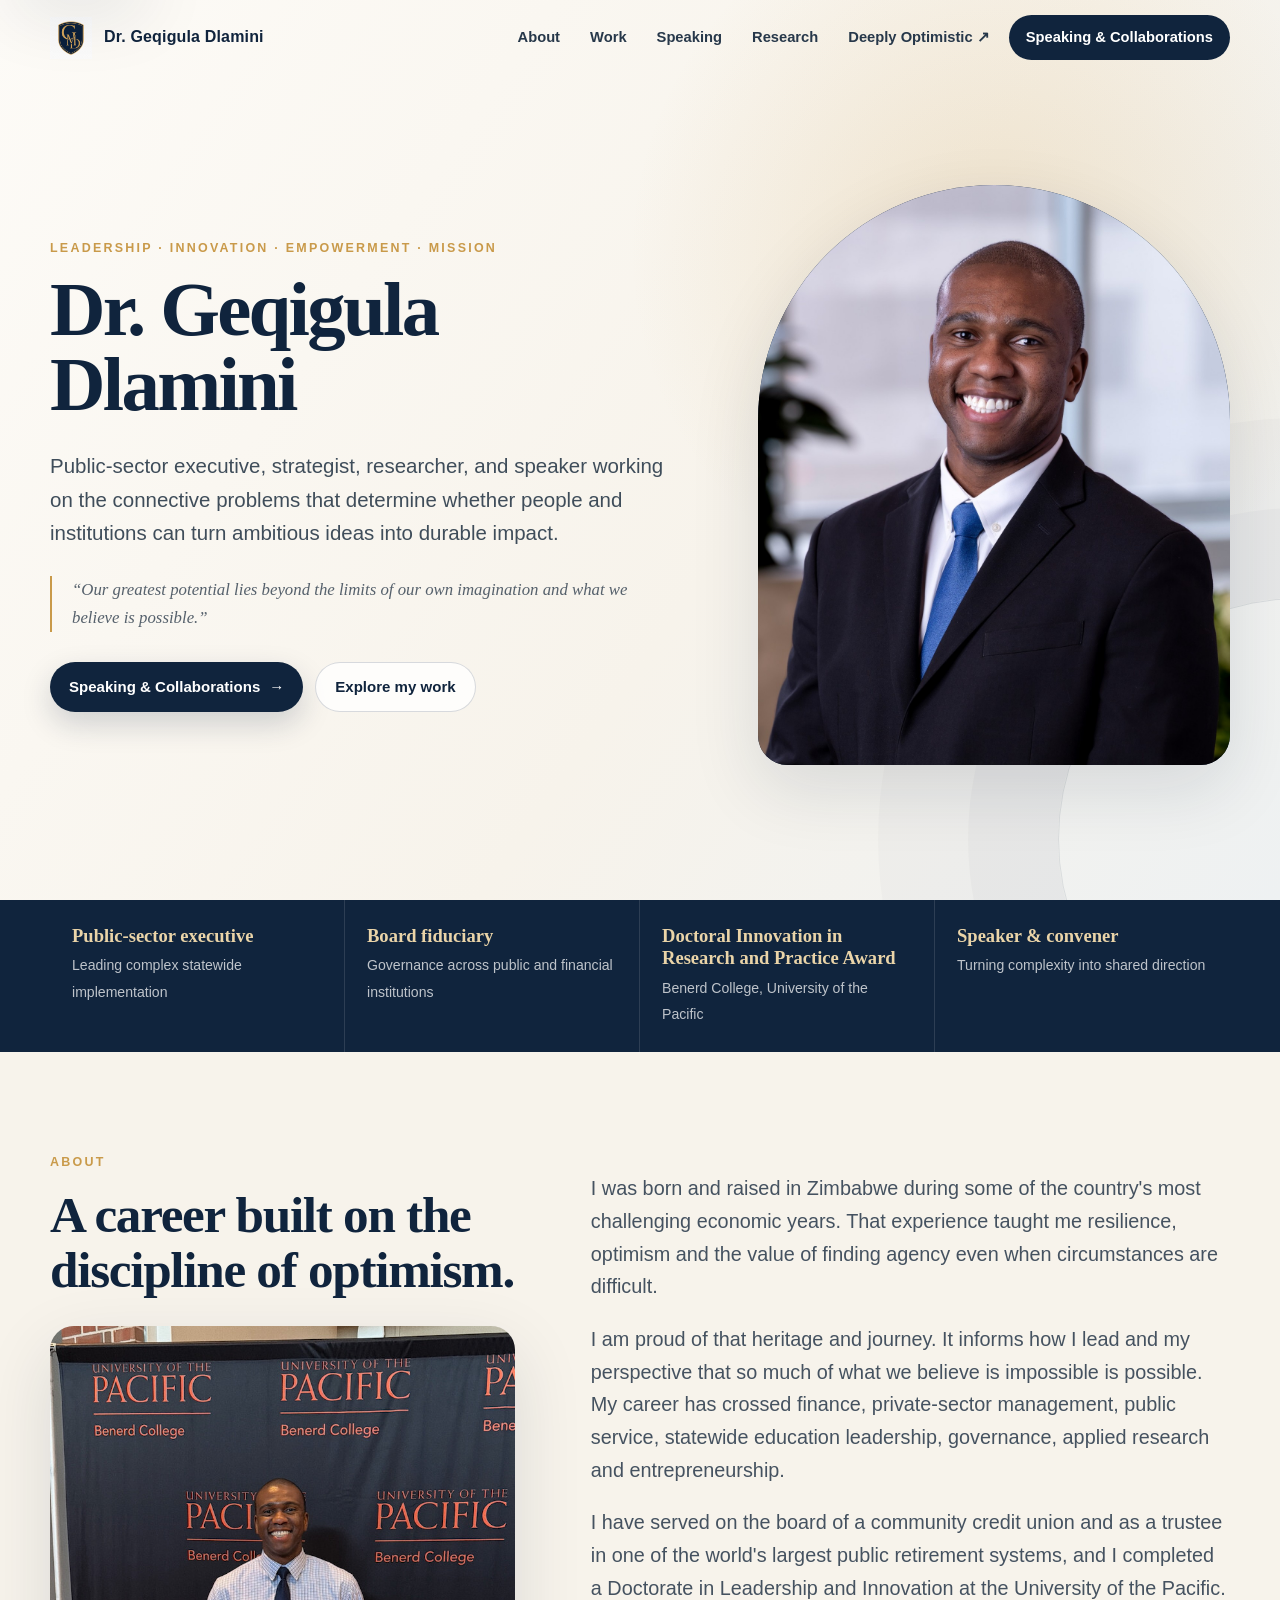
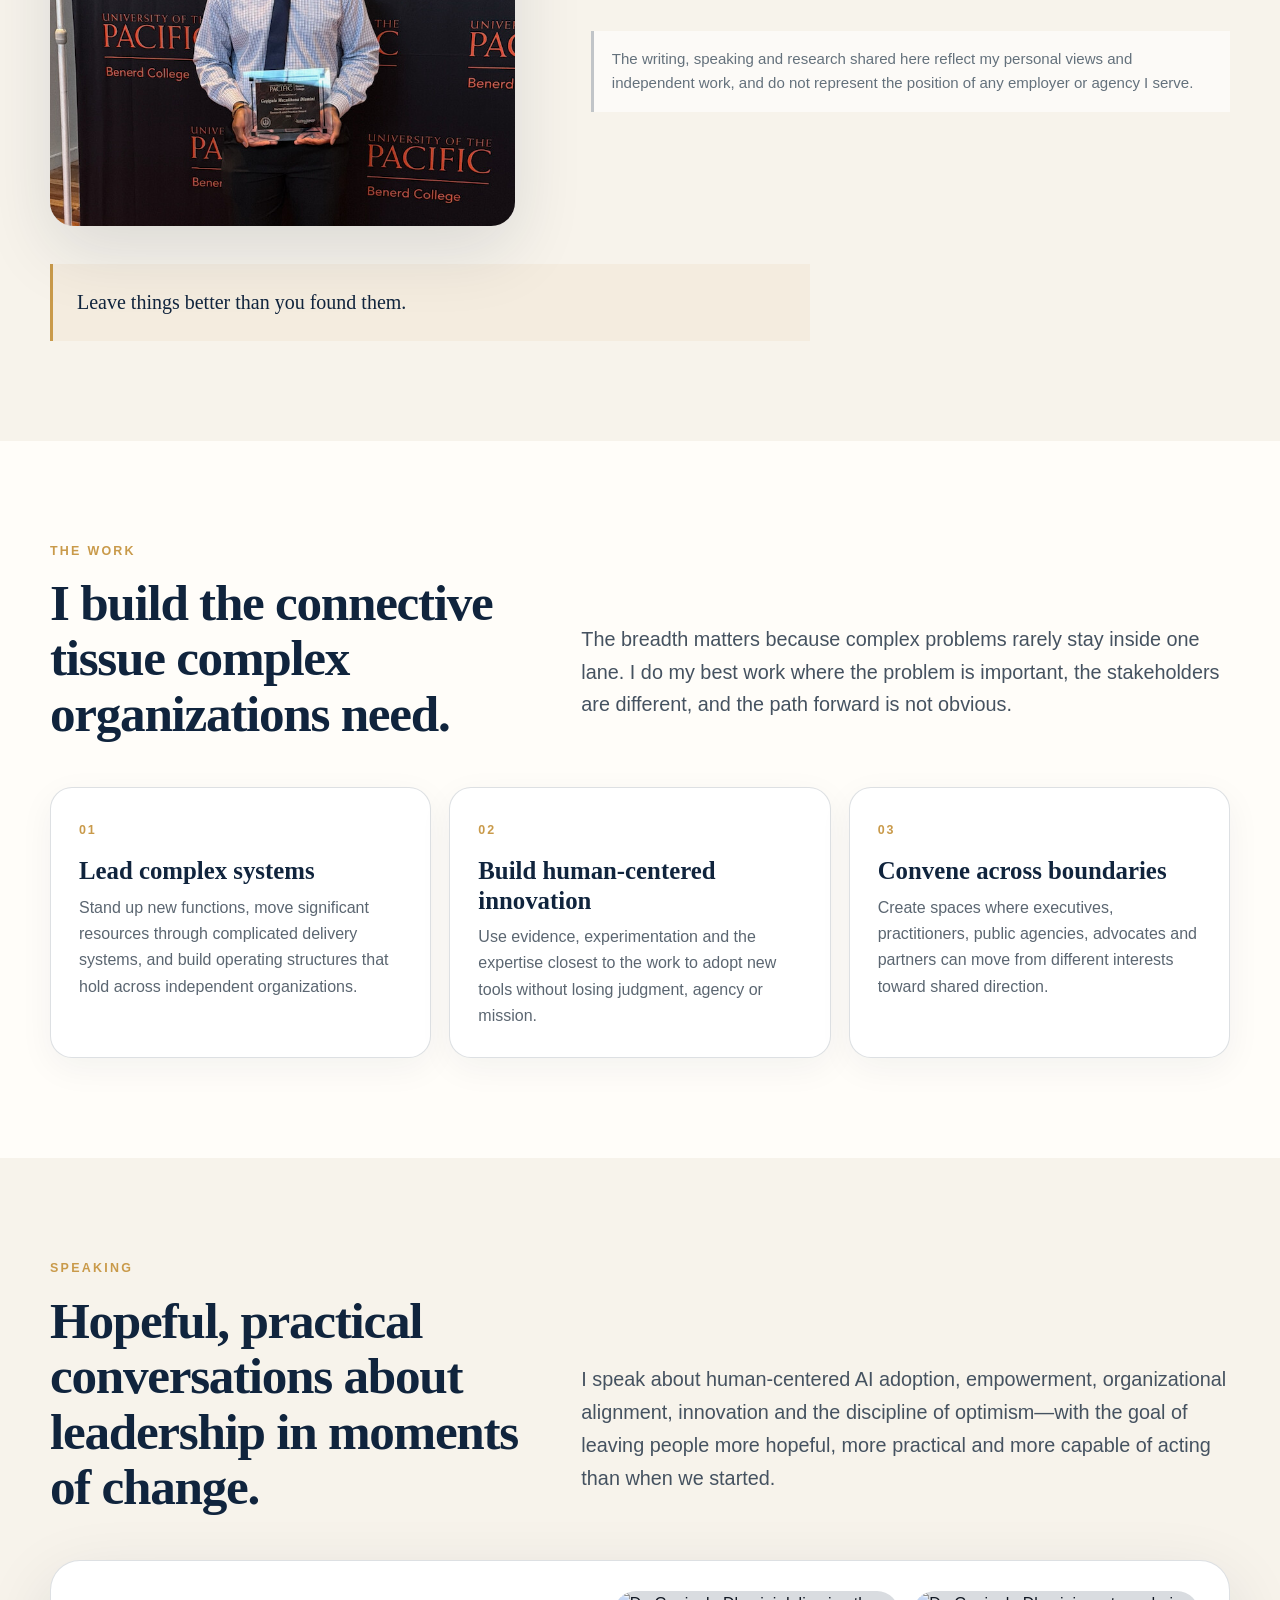
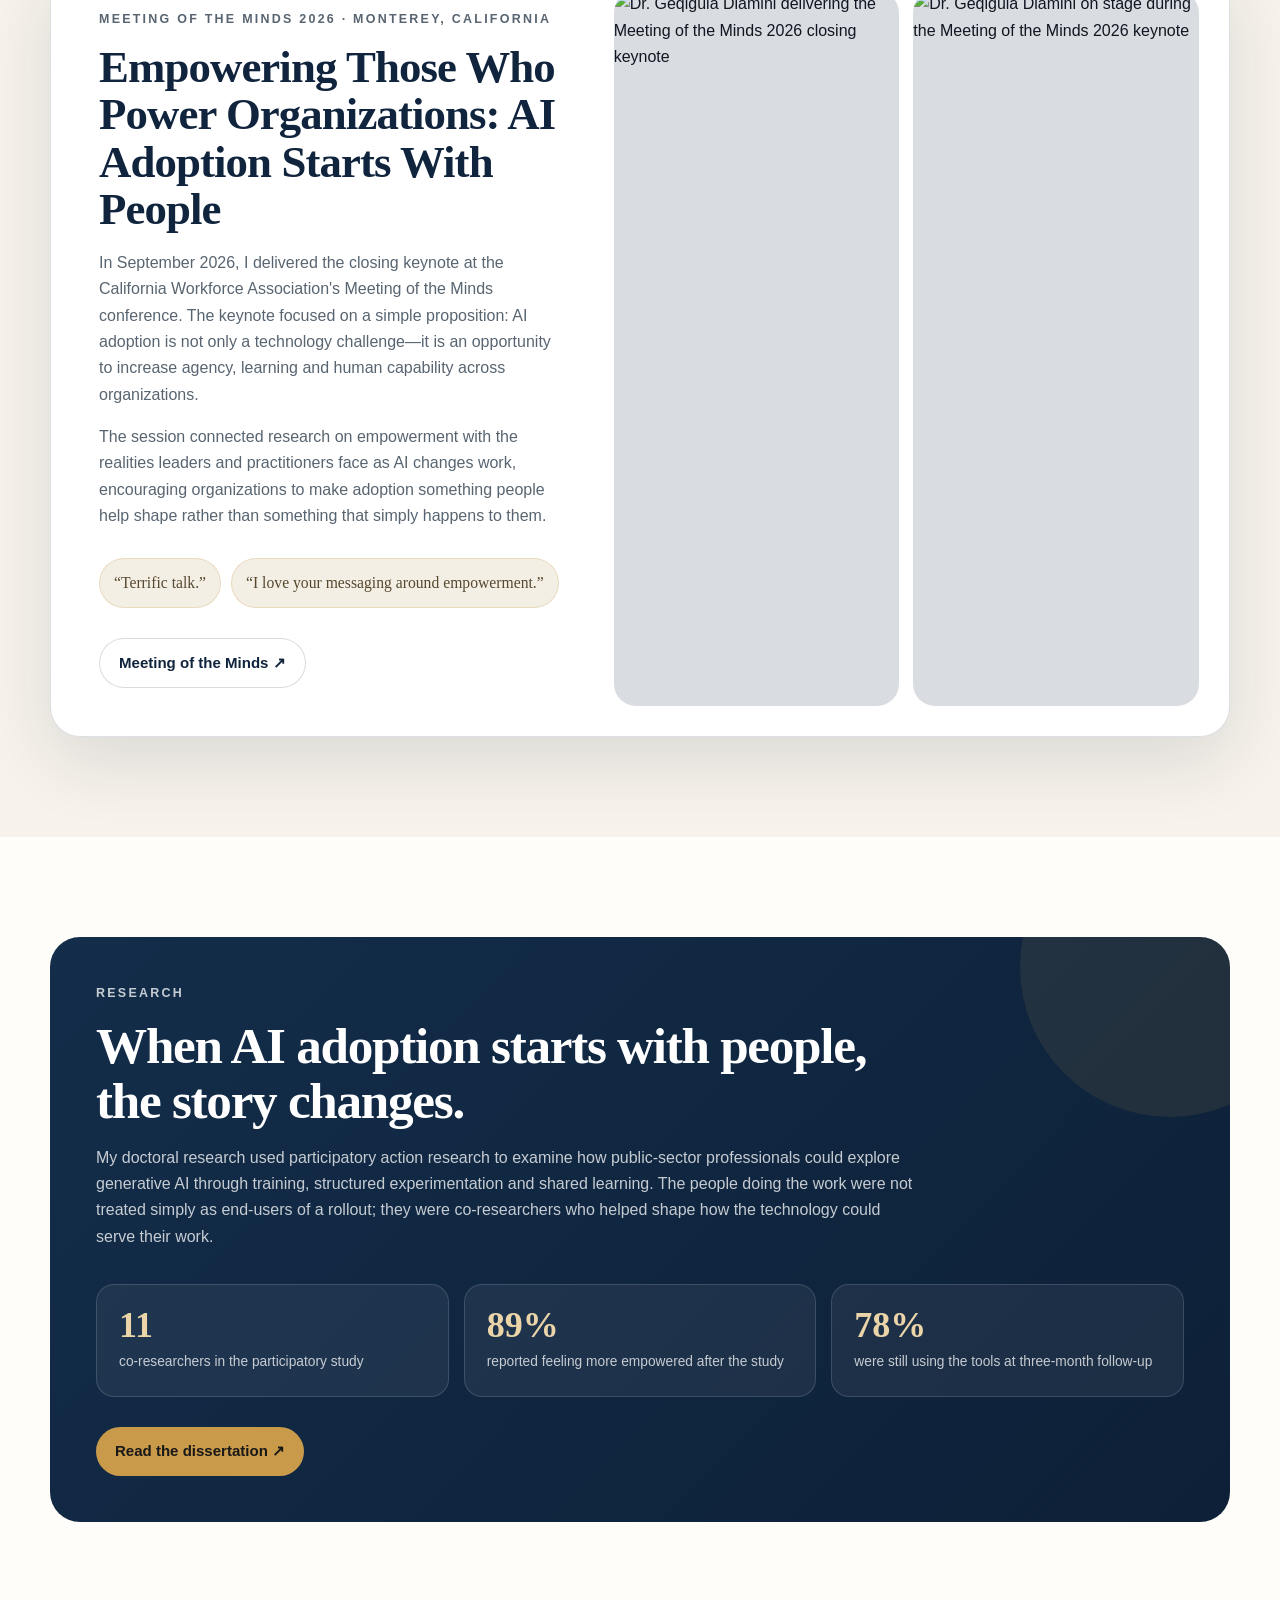
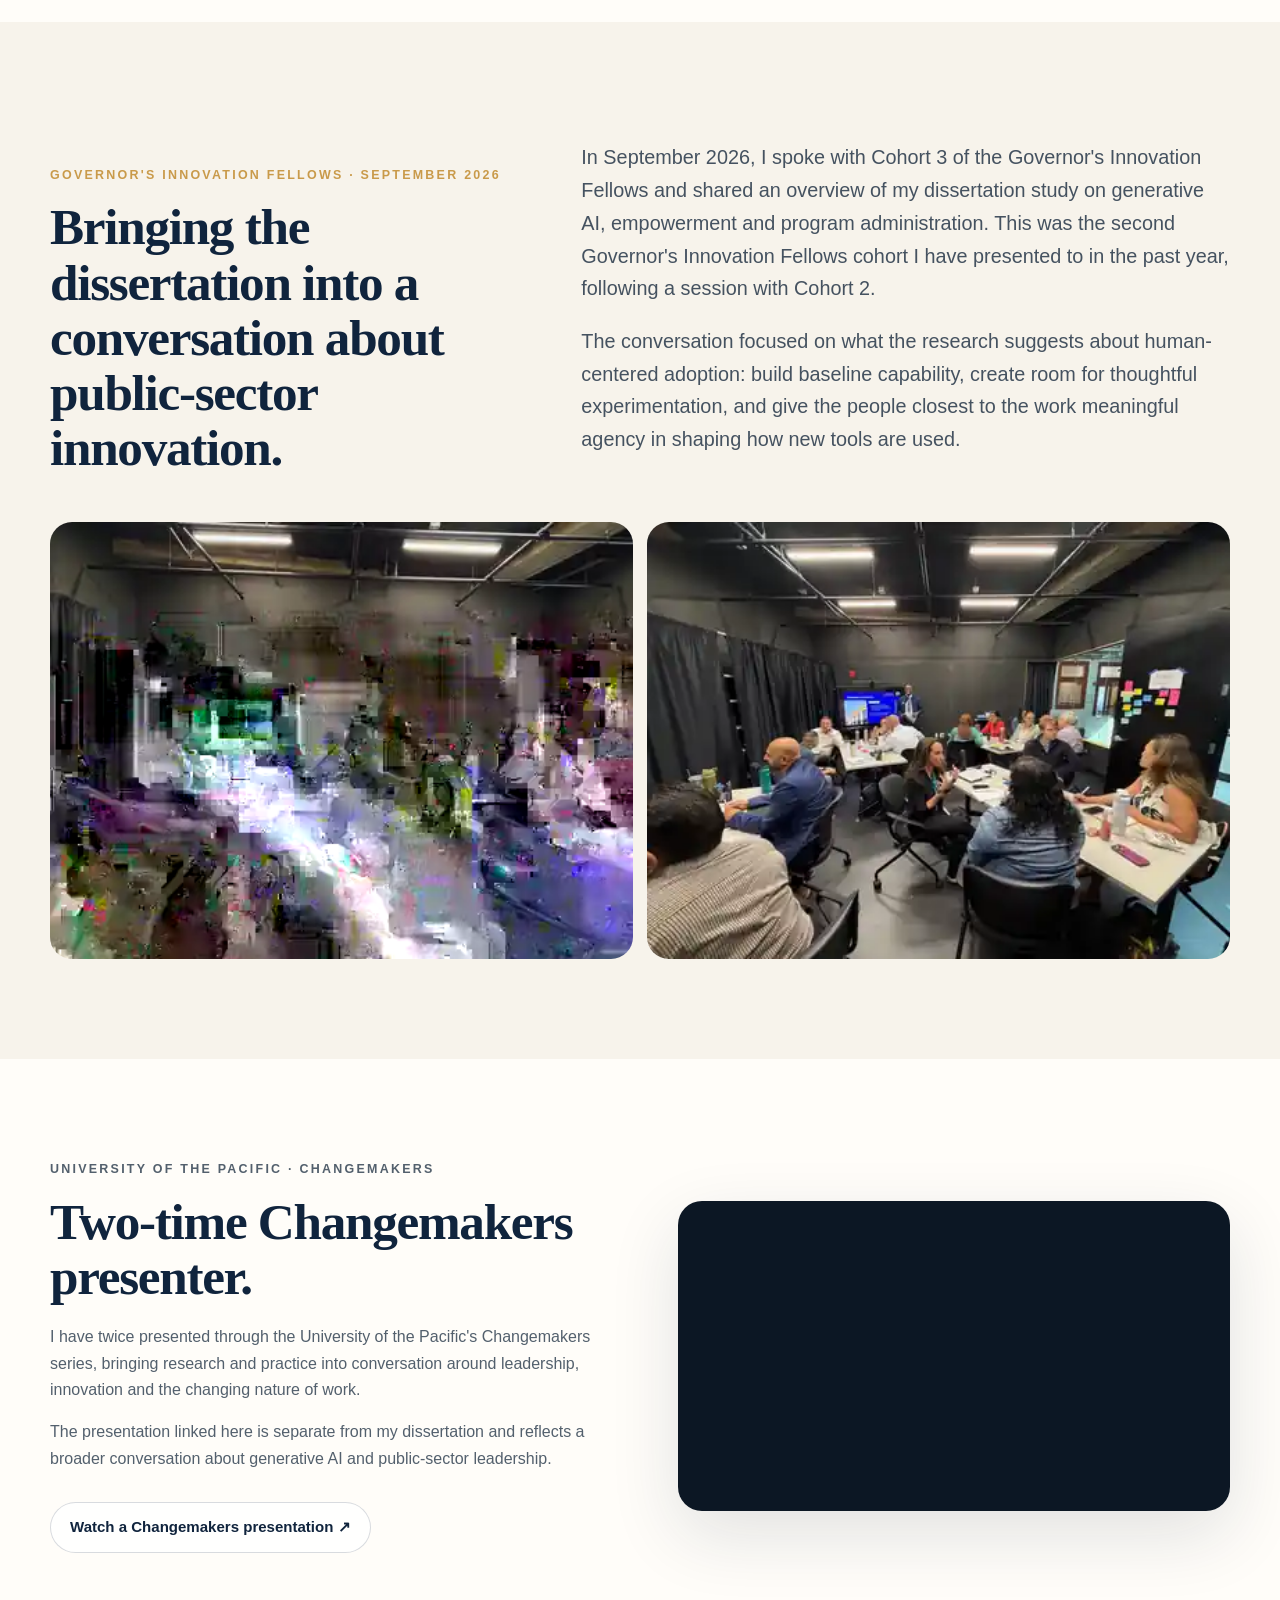
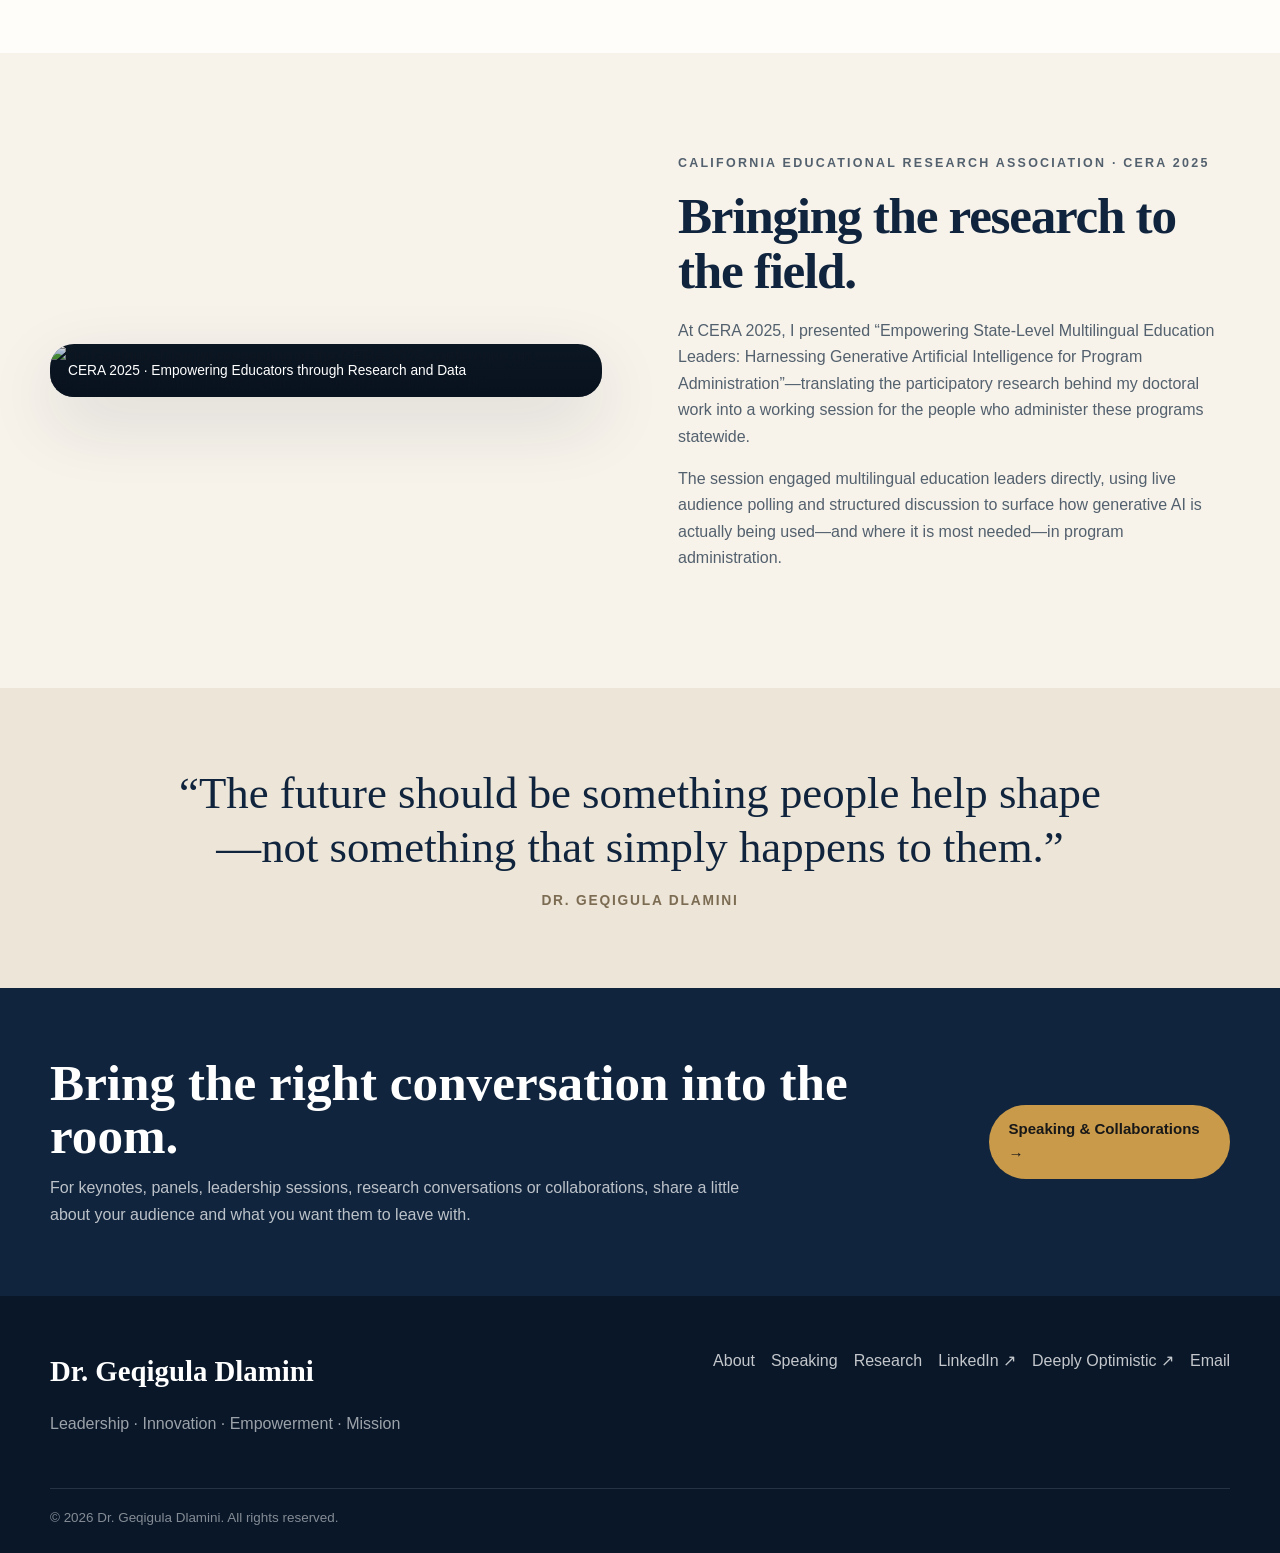
==== index.html @ 0ed7bf9b "Refresh speaking and innovation fellows sections" ====
<!doctype html>
<html lang="en">
<head>
  <meta charset="utf-8">
  <meta name="viewport" content="width=device-width, initial-scale=1">
  <title>Dr. Geqigula Dlamini | Leadership, Innovation & Human Potential</title>
  <meta name="description" content="Dr. Geqigula Dlamini is a public-sector executive, strategist, researcher and speaker working at the intersection of leadership, innovation and human potential.">
  <link rel="canonical" href="https://drdlamini.com/">
  <meta property="og:type" content="website">
  <meta property="og:url" content="https://drdlamini.com/">
  <meta property="og:title" content="Dr. Geqigula Dlamini | Leadership, Innovation & Human Potential">
  <meta property="og:description" content="Leadership. Innovation. Empowerment. Mission.">
  <meta property="og:image" content="https://drdlamini.com/assets/img/hero-portrait.jpg">
  <meta name="twitter:card" content="summary_large_image">
  <link rel="icon" href="assets/img/gmd-logo.png" type="image/png">
  <link rel="stylesheet" href="assets/css/styles.css">
  <script type="application/ld+json">{
    "@context":"https://schema.org",
    "@type":"Person",
    "name":"Geqigula Dlamini",
    "honorificPrefix":"Dr.",
    "alternateName":"GQ Dlamini",
    "url":"https://drdlamini.com/",
    "sameAs":[
      "https://www.linkedin.com/in/gdlamini",
      "https://deeplyoptimistic.com/",
      "https://scholarlycommons.pacific.edu/uop_etds/4322/"
    ],
    "jobTitle":"Public-sector executive, strategist, researcher and speaker"
  }</script>
</head>
<body>
<a class="skip-link" href="#main">Skip to content</a>

<header class="site-header">
  <div class="wrap navbar">
    <a class="brand" href="#top">
      <img src="assets/img/gmd-logo.png" alt="GMD crest">
      <span>Dr. Geqigula Dlamini</span>
    </a>

    <button class="menu-btn" aria-label="Open navigation" aria-expanded="false">
      <svg viewBox="0 0 24 24" fill="none" stroke="currentColor" stroke-width="2">
        <path d="M4 7h16M4 12h16M4 17h16"/>
      </svg>
    </button>

    <nav class="nav-links" aria-label="Primary">
      <a href="#about">About</a>
      <a href="#work">Work</a>
      <a href="#speaking">Speaking</a>
      <a href="#research">Research</a>
      <a href="https://deeplyoptimistic.com/" target="_blank" rel="noopener">Deeply Optimistic ↗</a>
      <a class="nav-cta" href="mailto:GQ@deeplyoptimistic.com?subject=Speaking%20%26%20Collaboration%20Inquiry">Speaking & Collaborations</a>
    </nav>
  </div>
</header>

<main id="main">

<section class="hero" id="top">
  <div class="wrap hero-grid">
    <div class="hero-copy reveal">
      <p class="eyebrow">Leadership · Innovation · Empowerment · Mission</p>
      <h1 class="display">Dr. Geqigula Dlamini</h1>
      <p class="statement">Public-sector executive, strategist, researcher, and speaker working on the connective problems that determine whether people and institutions can turn ambitious ideas into durable impact.</p>
      <p class="hero-quote">“Our greatest potential lies beyond the limits of our own imagination and what we believe is possible.”</p>
      <div class="actions">
        <a class="btn btn-primary" href="mailto:GQ@deeplyoptimistic.com?subject=Speaking%20%26%20Collaboration%20Inquiry">Speaking & Collaborations <span aria-hidden="true">→</span></a>
        <a class="btn btn-secondary" href="#about">Explore my work</a>
      </div>
    </div>

    <div class="hero-visual reveal">
      <div class="portrait-frame">
        <img src="assets/img/hero-portrait.jpg" alt="Portrait of Dr. Geqigula Dlamini">
      </div>
    </div>
  </div>
</section>

<section class="cred-strip">
  <div class="wrap cred-grid">
    <div class="cred-item"><strong>Public-sector executive</strong><span>Leading complex statewide implementation</span></div>
    <div class="cred-item"><strong>Board fiduciary</strong><span>Governance across public and financial institutions</span></div>
    <div class="cred-item"><strong>Doctoral Innovation in Research and Practice Award</strong><span>Benerd College, University of the Pacific</span></div>
    <div class="cred-item"><strong>Speaker & convener</strong><span>Turning complexity into shared direction</span></div>
  </div>
</section>

<section class="section section-cream" id="about">
  <div class="wrap">
    <div class="about-layout">
      <div class="about-intro reveal">
        <p class="eyebrow">About</p>
        <h2 class="section-title">A career built on the discipline of optimism.</h2>
        <figure class="about-photo">
          <img src="assets/img/about-award.jpg" alt="Dr. Geqigula Dlamini holding the University of the Pacific Doctoral Innovation in Research and Practice Award">
        </figure>
      </div>

      <div class="lede about-copy reveal">
        <p>I was born and raised in Zimbabwe during some of the country's most challenging economic years. That experience taught me resilience, optimism and the value of finding agency even when circumstances are difficult.</p>
        <p>I am proud of that heritage and journey. It informs how I lead and my perspective that so much of what we believe is impossible is possible. My career has crossed finance, private-sector management, public service, statewide education leadership, governance, applied research and entrepreneurship.</p>
        <p>I have served on the board of a community credit union and as a trustee in one of the world's largest public retirement systems, and I completed a Doctorate in Leadership and Innovation at the University of the Pacific.</p>
        <p class="boundary-note">The writing, speaking and research shared here reflect my personal views and independent work, and do not represent the position of any employer or agency I serve.</p>
      </div>
    </div>

    <div class="pull reveal">Leave things better than you found them.</div>
  </div>
</section>

<section class="section" id="work">
  <div class="wrap">
    <div class="section-head reveal">
      <div>
        <p class="eyebrow">The work</p>
        <h2 class="section-title">I build the connective tissue complex organizations need.</h2>
      </div>
      <p class="lede">The breadth matters because complex problems rarely stay inside one lane. I do my best work where the problem is important, the stakeholders are different, and the path forward is not obvious.</p>
    </div>

    <div class="card-grid">
      <article class="card reveal">
        <span class="card-number">01</span>
        <h3>Lead complex systems</h3>
        <p>Stand up new functions, move significant resources through complicated delivery systems, and build operating structures that hold across independent organizations.</p>
      </article>
      <article class="card reveal">
        <span class="card-number">02</span>
        <h3>Build human-centered innovation</h3>
        <p>Use evidence, experimentation and the expertise closest to the work to adopt new tools without losing judgment, agency or mission.</p>
      </article>
      <article class="card reveal">
        <span class="card-number">03</span>
        <h3>Convene across boundaries</h3>
        <p>Create spaces where executives, practitioners, public agencies, advocates and partners can move from different interests toward shared direction.</p>
      </article>
    </div>
  </div>
</section>

<section class="section section-cream" id="speaking">
  <div class="wrap">
    <div class="section-head reveal">
      <div>
        <p class="eyebrow">Speaking</p>
        <h2 class="section-title">Hopeful, practical conversations about leadership in moments of change.</h2>
      </div>
      <p class="lede">I speak about human-centered AI adoption, empowerment, organizational alignment, innovation and the discipline of optimism—with the goal of leaving people more hopeful, more practical and more capable of acting than when we started.</p>
    </div>

    <article class="event-feature reveal">
      <div class="event-copy">
        <p class="eyebrow">Meeting of the Minds 2026 · Monterey, California</p>
        <h3>Empowering Those Who Power Organizations: AI Adoption Starts With People</h3>
        <p>In September 2026, I delivered the closing keynote at the California Workforce Association's Meeting of the Minds conference. The keynote focused on a simple proposition: AI adoption is not only a technology challenge—it is an opportunity to increase agency, learning and human capability across organizations.</p>
        <p>The session connected research on empowerment with the realities leaders and practitioners face as AI changes work, encouraging organizations to make adoption something people help shape rather than something that simply happens to them.</p>

        <div class="review-row" aria-label="Audience feedback">
          <blockquote class="review-chip">“Terrific talk.”</blockquote>
          <blockquote class="review-chip">“I love your messaging around empowerment.”</blockquote>
        </div>

        <div class="actions">
          <a class="btn btn-secondary" href="https://mmm.calworkforce.org/" target="_blank" rel="noopener">Meeting of the Minds ↗</a>
        </div>
      </div>

      <div class="event-gallery event-gallery-portrait">
        <figure>
          <img src="assets/img/meeting-of-minds-1.webp" alt="Dr. Geqigula Dlamini delivering the Meeting of the Minds 2026 closing keynote">
        </figure>
        <figure>
          <img src="assets/img/meeting-of-minds-2.webp" alt="Dr. Geqigula Dlamini on stage during the Meeting of the Minds 2026 keynote">
        </figure>
      </div>
    </article>
  </div>
</section>

<section class="section" id="research">
  <div class="wrap">
    <div class="research-panel reveal">
      <p class="eyebrow">Research</p>
      <h2 class="section-title">When AI adoption starts with people, the story changes.</h2>
      <p>My doctoral research used participatory action research to examine how public-sector professionals could explore generative AI through training, structured experimentation and shared learning. The people doing the work were not treated simply as end-users of a rollout; they were co-researchers who helped shape how the technology could serve their work.</p>

      <div class="research-stats">
        <div class="research-stat"><strong>11</strong><span>co-researchers in the participatory study</span></div>
        <div class="research-stat"><strong>89%</strong><span>reported feeling more empowered after the study</span></div>
        <div class="research-stat"><strong>78%</strong><span>were still using the tools at three-month follow-up</span></div>
      </div>

      <div class="actions">
        <a class="btn btn-gold" href="https://scholarlycommons.pacific.edu/uop_etds/4322/" target="_blank" rel="noopener">Read the dissertation ↗</a>
      </div>
    </div>
  </div>
</section>

<section class="section section-cream" id="governors-fellows">
  <div class="wrap">
    <div class="section-head reveal">
      <div>
        <p class="eyebrow">Governor's Innovation Fellows · September 2026</p>
        <h2 class="section-title">Bringing the dissertation into a conversation about public-sector innovation.</h2>
      </div>
      <div class="lede">
        <p>In September 2026, I spoke with Cohort 3 of the Governor's Innovation Fellows and shared an overview of my dissertation study on generative AI, empowerment and program administration. This was the second Governor's Innovation Fellows cohort I have presented to in the past year, following a session with Cohort 2.</p>
        <p>The conversation focused on what the research suggests about human-centered adoption: build baseline capability, create room for thoughtful experimentation, and give the people closest to the work meaningful agency in shaping how new tools are used.</p>
      </div>
    </div>

    <div class="event-gallery event-gallery-landscape reveal">
      <figure>
        <img src="assets/img/governors-innovation-fellows-1.webp" alt="Dr. Geqigula Dlamini presenting an overview of his dissertation study to the Governor's Innovation Fellows">
      </figure>
      <figure>
        <img src="assets/img/governors-innovation-fellows-2.webp" alt="Governor's Innovation Fellows in discussion during Dr. Dlamini's dissertation overview">
      </figure>
    </div>
  </div>
</section>

<section class="section" id="changemakers">
  <div class="wrap split">
    <div class="copy reveal">
      <p class="eyebrow">University of the Pacific · Changemakers</p>
      <h2 class="section-title">Two-time Changemakers presenter.</h2>
      <p>I have twice presented through the University of the Pacific's Changemakers series, bringing research and practice into conversation around leadership, innovation and the changing nature of work.</p>
      <p>The presentation linked here is separate from my dissertation and reflects a broader conversation about generative AI and public-sector leadership.</p>
      <div class="actions">
        <a class="btn btn-secondary" href="https://www.youtube.com/watch?v=AJW-Kt0LcdU" target="_blank" rel="noopener">Watch a Changemakers presentation ↗</a>
      </div>
    </div>

    <div class="video-shell reveal">
      <iframe loading="lazy" src="https://www.youtube-nocookie.com/embed/AJW-Kt0LcdU" title="Dr. Geqigula Dlamini Changemakers presentation" allow="accelerometer; autoplay; clipboard-write; encrypted-media; gyroscope; picture-in-picture; web-share" allowfullscreen></iframe>
    </div>
  </div>
</section>

<section class="section section-cream" id="cera">
  <div class="wrap split">
    <div class="photo-shell reveal">
      <img src="assets/img/cera-2025.webp" alt="Dr. Geqigula Dlamini presenting at the CERA 2025 conference on generative AI for multilingual education program administration" loading="lazy">
      <span class="photo-caption">CERA 2025 · Empowering Educators through Research and Data</span>
    </div>

    <div class="copy reveal">
      <p class="eyebrow">California Educational Research Association · CERA 2025</p>
      <h2 class="section-title">Bringing the research to the field.</h2>
      <p>At CERA 2025, I presented “Empowering State-Level Multilingual Education Leaders: Harnessing Generative Artificial Intelligence for Program Administration”—translating the participatory research behind my doctoral work into a working session for the people who administer these programs statewide.</p>
      <p>The session engaged multilingual education leaders directly, using live audience polling and structured discussion to surface how generative AI is actually being used—and where it is most needed—in program administration.</p>
    </div>
  </div>
</section>

<section class="quote-band">
  <div class="wrap">
    <blockquote class="quote reveal">
      “The future should be something people help shape—not something that simply happens to them.”
      <cite>Dr. Geqigula Dlamini</cite>
    </blockquote>
  </div>
</section>

<section class="cta-band" id="contact">
  <div class="wrap cta-inner">
    <div>
      <h2>Bring the right conversation into the room.</h2>
      <p>For keynotes, panels, leadership sessions, research conversations or collaborations, share a little about your audience and what you want them to leave with.</p>
    </div>
    <a class="btn btn-gold" href="mailto:GQ@deeplyoptimistic.com?subject=Speaking%20%26%20Collaboration%20Inquiry">Speaking & Collaborations →</a>
  </div>
</section>

</main>

<footer class="site-footer">
  <div class="wrap">
    <div class="footer-grid">
      <div class="footer-brand">
        <h2>Dr. Geqigula Dlamini</h2>
        <p>Leadership · Innovation · Empowerment · Mission</p>
      </div>
      <nav class="footer-links" aria-label="Footer">
        <a href="#about">About</a>
        <a href="#speaking">Speaking</a>
        <a href="#research">Research</a>
        <a href="https://www.linkedin.com/in/gdlamini" target="_blank" rel="noopener">LinkedIn ↗</a>
        <a href="https://deeplyoptimistic.com/" target="_blank" rel="noopener">Deeply Optimistic ↗</a>
        <a href="mailto:GQ@deeplyoptimistic.com">Email</a>
      </nav>
    </div>
    <div class="footer-bottom">
      <span>© <span data-year></span> Dr. Geqigula Dlamini. All rights reserved.</span>
    </div>
  </div>
</footer>

<script src="assets/js/main.js" defer></script>
</body>
</html>
---- assets/css/styles.css ----
:root {
  --ink: #101722;
  --navy: #10243d;
  --navy-2: #173657;
  --gold: #c99a4a;
  --gold-light: #ead4a8;
  --cream: #f7f3eb;
  --paper: #fffdf9;
  --muted: #67717e;
  --line: rgba(16, 36, 61, 0.14);
  --shadow: 0 24px 70px rgba(16, 36, 61, 0.12);
  --radius: 22px;
  --max: 1180px;
}

* { box-sizing: border-box; }
html { scroll-behavior: smooth; scroll-padding-top: 88px; }
body {
  margin: 0;
  color: var(--ink);
  background: var(--paper);
  font-family: Inter, ui-sans-serif, -apple-system, BlinkMacSystemFont, "Segoe UI", sans-serif;
  line-height: 1.65;
  -webkit-font-smoothing: antialiased;
}
img { display: block; max-width: 100%; }
a { color: inherit; }
button, a { -webkit-tap-highlight-color: transparent; }
::selection { background: var(--gold-light); color: var(--navy); }

.skip-link {
  position: fixed;
  left: 12px;
  top: -60px;
  z-index: 9999;
  padding: 10px 14px;
  background: #fff;
  color: var(--navy);
  border-radius: 10px;
  box-shadow: var(--shadow);
  transition: top .2s ease;
}
.skip-link:focus { top: 12px; }

.wrap { width: min(calc(100% - 40px), var(--max)); margin: 0 auto; }

.eyebrow {
  margin: 0 0 14px;
  color: var(--gold);
  font-size: .78rem;
  font-weight: 800;
  text-transform: uppercase;
  letter-spacing: .18em;
}

.display,
.section-title,
.card h3,
.event-copy h3,
.quote {
  font-family: Georgia, "Times New Roman", serif;
}

.display {
  margin: 0;
  color: var(--navy);
  font-size: clamp(2.8rem, 6vw, 5.9rem);
  line-height: .98;
  letter-spacing: -.035em;
}

.section-title {
  margin: 0;
  color: var(--navy);
  font-size: clamp(2rem, 4vw, 3.5rem);
  line-height: 1.08;
  letter-spacing: -.025em;
}

.lede {
  max-width: 780px;
  font-size: clamp(1.05rem, 1.6vw, 1.24rem);
  color: #455260;
}

.site-header {
  position: fixed;
  z-index: 1000;
  inset: 0 0 auto 0;
  height: 76px;
  border-bottom: 1px solid transparent;
  transition: background .25s ease, border-color .25s ease, box-shadow .25s ease;
}
.site-header.scrolled {
  background: rgba(255,253,249,.94);
  border-color: var(--line);
  backdrop-filter: blur(14px);
  box-shadow: 0 6px 24px rgba(16,36,61,.06);
}
.navbar {
  height: 100%;
  display: flex;
  align-items: center;
  justify-content: space-between;
  gap: 24px;
}
.brand {
  display: inline-flex;
  align-items: center;
  gap: 12px;
  text-decoration: none;
  font-weight: 800;
  color: var(--navy);
}
.brand img {
  width: 42px;
  height: 42px;
  object-fit: contain;
}
.brand span { letter-spacing: .01em; }
.nav-links { display: flex; align-items: center; gap: 8px; }
.nav-links a {
  text-decoration: none;
  font-size: .92rem;
  font-weight: 650;
  color: #27384a;
  padding: 10px 11px;
  border-radius: 999px;
}
.nav-links a:hover { background: rgba(201,154,74,.11); }
.nav-links .nav-cta {
  background: var(--navy);
  color: white;
  padding-inline: 17px;
}
.nav-links .nav-cta:hover { background: var(--navy-2); }
.menu-btn {
  display: none;
  border: 1px solid var(--line);
  background: rgba(255,255,255,.86);
  color: var(--navy);
  border-radius: 12px;
  padding: 10px;
  cursor: pointer;
}
.menu-btn svg { width: 22px; height: 22px; display: block; }

.hero {
  min-height: 100svh;
  padding: 128px 0 78px;
  display: grid;
  align-items: center;
  overflow: hidden;
  position: relative;
  background:
    radial-gradient(circle at 78% 28%, rgba(201,154,74,.20), transparent 31%),
    linear-gradient(125deg, #fdfbf7 0%, #f7f3eb 58%, #eef1f2 100%);
}
.hero::after {
  content: "";
  position: absolute;
  width: 480px;
  height: 480px;
  right: -260px;
  bottom: -180px;
  border: 1px solid rgba(16,36,61,.1);
  border-radius: 50%;
  box-shadow: 0 0 0 90px rgba(16,36,61,.025), 0 0 0 180px rgba(16,36,61,.018);
}
.hero-grid {
  display: grid;
  grid-template-columns: 1.05fr .8fr;
  gap: clamp(42px, 7vw, 96px);
  align-items: center;
  position: relative;
  z-index: 2;
}
.hero-copy { max-width: 720px; }
.statement {
  margin: 26px 0 0;
  max-width: 670px;
  color: #3f4d5a;
  font-size: clamp(1.08rem, 1.6vw, 1.32rem);
}
.hero-quote {
  margin: 26px 0 0;
  padding-left: 20px;
  border-left: 2px solid var(--gold);
  color: #56616c;
  font-family: Georgia, "Times New Roman", serif;
  font-size: 1.05rem;
  font-style: italic;
}
.hero-visual { position: relative; min-height: 580px; }
.portrait-frame {
  position: absolute;
  inset: 0;
  border-radius: 240px 240px 30px 30px;
  overflow: hidden;
  background: var(--navy);
  box-shadow: var(--shadow);
}
.portrait-frame img {
  width: 100%;
  height: 100%;
  object-fit: cover;
  object-position: 50% 22%;
}

.actions {
  display: flex;
  flex-wrap: wrap;
  gap: 12px;
  margin-top: 30px;
}
.btn {
  display: inline-flex;
  align-items: center;
  justify-content: center;
  gap: 9px;
  min-height: 48px;
  padding: 12px 19px;
  border-radius: 999px;
  text-decoration: none;
  font-weight: 760;
  font-size: .94rem;
  transition: transform .2s ease, box-shadow .2s ease, background .2s ease;
}
.btn:hover { transform: translateY(-2px); }
.btn-primary {
  background: var(--navy);
  color: #fff;
  box-shadow: 0 12px 30px rgba(16,36,61,.18);
}
.btn-primary:hover { background: var(--navy-2); }
.btn-secondary {
  background: rgba(255,255,255,.76);
  color: var(--navy);
  border: 1px solid rgba(16,36,61,.16);
}
.btn-gold { background: var(--gold); color: #181818; }

.cred-strip { background: var(--navy); color: #fff; }
.cred-grid { display: grid; grid-template-columns: repeat(4, 1fr); }
.cred-item { padding: 25px 22px; border-right: 1px solid rgba(255,255,255,.12); }
.cred-item:last-child { border-right: 0; }
.cred-item strong {
  display: block;
  color: var(--gold-light);
  font-family: Georgia, "Times New Roman", serif;
  font-size: 1.16rem;
  line-height: 1.2;
  margin-bottom: 5px;
}
.cred-item span { color: rgba(255,255,255,.73); font-size: .88rem; }

.section { padding: 100px 0; }
.section-cream { background: var(--cream); }
.section-head {
  display: grid;
  grid-template-columns: .86fr 1.14fr;
  gap: 42px;
  align-items: end;
  margin-bottom: 46px;
}

.about-layout {
  display: grid;
  grid-template-columns: .8fr 1.1fr;
  gap: clamp(40px, 6vw, 76px);
  align-items: start;
}
.about-photo {
  margin: 28px 0 0;
  border-radius: 24px;
  overflow: hidden;
  background: #d9d6cf;
  box-shadow: var(--shadow);
}
.about-photo img {
  width: 100%;
  height: min(500px, 48vw);
  object-fit: cover;
  object-position: center 18%;
}
.about-copy { max-width: 780px; }
.boundary-note {
  margin-top: 26px;
  padding: 16px 18px;
  border-left: 3px solid rgba(16,36,61,.25);
  background: rgba(255,255,255,.62);
  font-size: .94rem;
  color: #64717c;
}
.pull {
  max-width: 760px;
  margin: 38px 0 0;
  padding: 22px 24px;
  border-left: 3px solid var(--gold);
  background: rgba(201,154,74,.08);
  color: var(--navy);
  font-family: Georgia, "Times New Roman", serif;
  font-size: 1.25rem;
}

.card-grid {
  display: grid;
  grid-template-columns: repeat(3, 1fr);
  gap: 18px;
}
.card {
  background: #fff;
  border: 1px solid var(--line);
  border-radius: var(--radius);
  padding: 28px;
  box-shadow: 0 10px 35px rgba(16,36,61,.05);
}
.card-number {
  color: var(--gold);
  font-weight: 800;
  font-size: .78rem;
  letter-spacing: .15em;
}
.card h3 {
  margin: 14px 0 9px;
  color: var(--navy);
  font-size: 1.55rem;
  line-height: 1.18;
}
.card p { margin: 0; color: #5b6671; }

.event-feature {
  display: grid;
  grid-template-columns: .92fr 1.08fr;
  gap: 34px;
  align-items: stretch;
  padding: 30px;
  background: #fff;
  border: 1px solid var(--line);
  border-radius: 30px;
  box-shadow: var(--shadow);
}
.event-copy {
  padding: clamp(8px, 2vw, 18px);
  align-self: center;
}
.event-copy h3 {
  margin: 0;
  color: var(--navy);
  font-size: clamp(2rem, 3.5vw, 3.2rem);
  line-height: 1.06;
  letter-spacing: -.02em;
}
.event-copy p { color: #586571; }

.review-row {
  display: flex;
  flex-wrap: wrap;
  gap: 10px;
  margin-top: 28px;
}
.review-chip {
  margin: 0;
  padding: 11px 14px;
  border-radius: 999px;
  background: #f4efe5;
  border: 1px solid rgba(201,154,74,.26);
  color: #57482f;
  font-family: Georgia, "Times New Roman", serif;
  font-size: .98rem;
}

.event-gallery {
  display: grid;
  gap: 14px;
}
.event-gallery figure {
  margin: 0;
  overflow: hidden;
  border-radius: 22px;
  background: #d9dce0;
}
.event-gallery img {
  width: 100%;
  height: 100%;
  object-fit: cover;
}
.event-gallery-portrait {
  grid-template-columns: 1fr 1fr;
}
.event-gallery-portrait figure {
  min-height: 560px;
}
.event-gallery-portrait img {
  object-position: center 30%;
}
.event-gallery-landscape {
  grid-template-columns: 1fr 1fr;
}
.event-gallery-landscape figure {
  aspect-ratio: 4 / 3;
}
.event-gallery-landscape img {
  object-position: center;
}

.research-panel {
  padding: 46px;
  border-radius: 30px;
  background: linear-gradient(135deg, #132d4a 0%, #0d2037 100%);
  color: white;
  position: relative;
  overflow: hidden;
}
.research-panel::after {
  content: "";
  position: absolute;
  width: 300px;
  height: 300px;
  right: -90px;
  top: -120px;
  border-radius: 50%;
  background: rgba(201,154,74,.10);
}
.research-panel .section-title { color: white; max-width: 820px; }
.research-panel p { color: rgba(255,255,255,.76); max-width: 820px; }
.research-stats {
  display: grid;
  grid-template-columns: repeat(3, 1fr);
  gap: 15px;
  margin-top: 34px;
}
.research-stat {
  position: relative;
  z-index: 2;
  padding: 22px;
  border: 1px solid rgba(255,255,255,.14);
  border-radius: 18px;
  background: rgba(255,255,255,.06);
}
.research-stat strong {
  display: block;
  color: var(--gold-light);
  font-family: Georgia, "Times New Roman", serif;
  font-size: 2.25rem;
  line-height: 1;
}
.research-stat span {
  display: block;
  margin-top: 8px;
  color: rgba(255,255,255,.75);
  font-size: .86rem;
}

.split {
  display: grid;
  grid-template-columns: 1fr 1fr;
  gap: clamp(34px, 6vw, 76px);
  align-items: center;
}
.copy h2 { margin-bottom: 20px; }
.copy p { color: #53606d; }

.video-shell {
  aspect-ratio: 16 / 9;
  border-radius: 24px;
  overflow: hidden;
  box-shadow: var(--shadow);
  background: #0c1724;
}
.video-shell iframe {
  width: 100%;
  height: 100%;
  border: 0;
}

.photo-shell {
  position: relative;
  border-radius: 24px;
  overflow: hidden;
  box-shadow: var(--shadow);
  background: #0c1724;
}
.photo-shell img {
  width: 100%;
  height: 100%;
  max-height: 560px;
  object-fit: cover;
}
.photo-caption {
  position: absolute;
  left: 0;
  right: 0;
  bottom: 0;
  padding: 14px 18px;
  color: white;
  background: linear-gradient(to top, rgba(7,17,29,.88), rgba(7,17,29,.08));
  font-size: .86rem;
}

.quote-band {
  padding: 78px 0;
  background: #ede5d7;
}
.quote {
  max-width: 930px;
  margin: 0 auto;
  text-align: center;
  color: var(--navy);
  font-size: clamp(1.75rem, 3.5vw, 3.2rem);
  line-height: 1.22;
}
.quote cite {
  display: block;
  margin-top: 18px;
  color: #7c6c53;
  font-family: Inter, ui-sans-serif, sans-serif;
  font-size: .86rem;
  font-style: normal;
  text-transform: uppercase;
  letter-spacing: .13em;
  font-weight: 800;
}

.cta-band {
  background: var(--navy);
  color: white;
  padding: 68px 0;
}
.cta-inner {
  display: flex;
  align-items: center;
  justify-content: space-between;
  gap: 36px;
}
.cta-inner h2 {
  margin: 0;
  font-family: Georgia, "Times New Roman", serif;
  font-size: clamp(2rem, 4vw, 3.2rem);
  line-height: 1.05;
}
.cta-inner p {
  max-width: 720px;
  margin: 12px 0 0;
  color: rgba(255,255,255,.72);
}

.site-footer {
  padding: 52px 0 24px;
  background: #091729;
  color: white;
}
.footer-grid {
  display: grid;
  grid-template-columns: 1fr auto;
  gap: 28px;
  align-items: start;
}
.footer-brand h2 {
  margin: 0;
  font-family: Georgia, "Times New Roman", serif;
  font-size: 1.8rem;
}
.footer-brand p { color: rgba(255,255,255,.60); }
.footer-links {
  display: flex;
  flex-wrap: wrap;
  gap: 16px;
  justify-content: flex-end;
}
.footer-links a {
  color: rgba(255,255,255,.76);
  text-decoration: none;
}
.footer-links a:hover { color: white; }
.footer-bottom {
  margin-top: 34px;
  padding-top: 18px;
  border-top: 1px solid rgba(255,255,255,.12);
  color: rgba(255,255,255,.50);
  font-size: .84rem;
}

.reveal {
  opacity: 0;
  transform: translateY(18px);
  transition: opacity .6s ease, transform .6s ease;
}
.reveal.in {
  opacity: 1;
  transform: none;
}

@media (max-width: 980px) {
  .nav-links {
    position: fixed;
    top: 70px;
    left: 18px;
    right: 18px;
    display: none;
    padding: 14px;
    flex-direction: column;
    align-items: stretch;
    background: rgba(255,253,249,.98);
    border: 1px solid var(--line);
    border-radius: 18px;
    box-shadow: var(--shadow);
  }
  .nav-links.open { display: flex; }
  .menu-btn { display: block; }
  .hero-grid,
  .about-layout,
  .section-head,
  .split,
  .event-feature {
    grid-template-columns: 1fr;
  }
  .hero {
    min-height: auto;
    padding-top: 118px;
  }
  .hero-visual { min-height: 520px; }
  .cred-grid { grid-template-columns: repeat(2, 1fr); }
  .cred-item:nth-child(2) { border-right: 0; }
  .card-grid { grid-template-columns: 1fr; }
  .event-gallery-portrait figure { min-height: 460px; }
  .cta-inner { flex-direction: column; align-items: flex-start; }
}

@media (max-width: 640px) {
  .wrap { width: min(calc(100% - 28px), var(--max)); }
  .brand span { font-size: .9rem; }
  .brand img { width: 38px; height: 38px; }
  .hero { padding: 110px 0 56px; }
  .hero-visual { min-height: 430px; }
  .portrait-frame { border-radius: 170px 170px 24px 24px; }
  .cred-grid { grid-template-columns: 1fr; }
  .cred-item { border-right: 0; border-bottom: 1px solid rgba(255,255,255,.12); }
  .section { padding: 72px 0; }
  .about-photo img { height: 500px; }
  .event-feature { padding: 18px; }
  .event-gallery-portrait,
  .event-gallery-landscape {
    grid-template-columns: 1fr;
  }
  .event-gallery-portrait figure { min-height: 520px; }
  .research-panel { padding: 30px 22px; }
  .research-stats { grid-template-columns: 1fr; }
  .footer-grid { grid-template-columns: 1fr; }
  .footer-links { justify-content: flex-start; }
}

@media (prefers-reduced-motion: reduce) {
  html { scroll-behavior: auto; }
  .reveal { opacity: 1; transform: none; transition: none; }
  .btn { transition: none; }
}
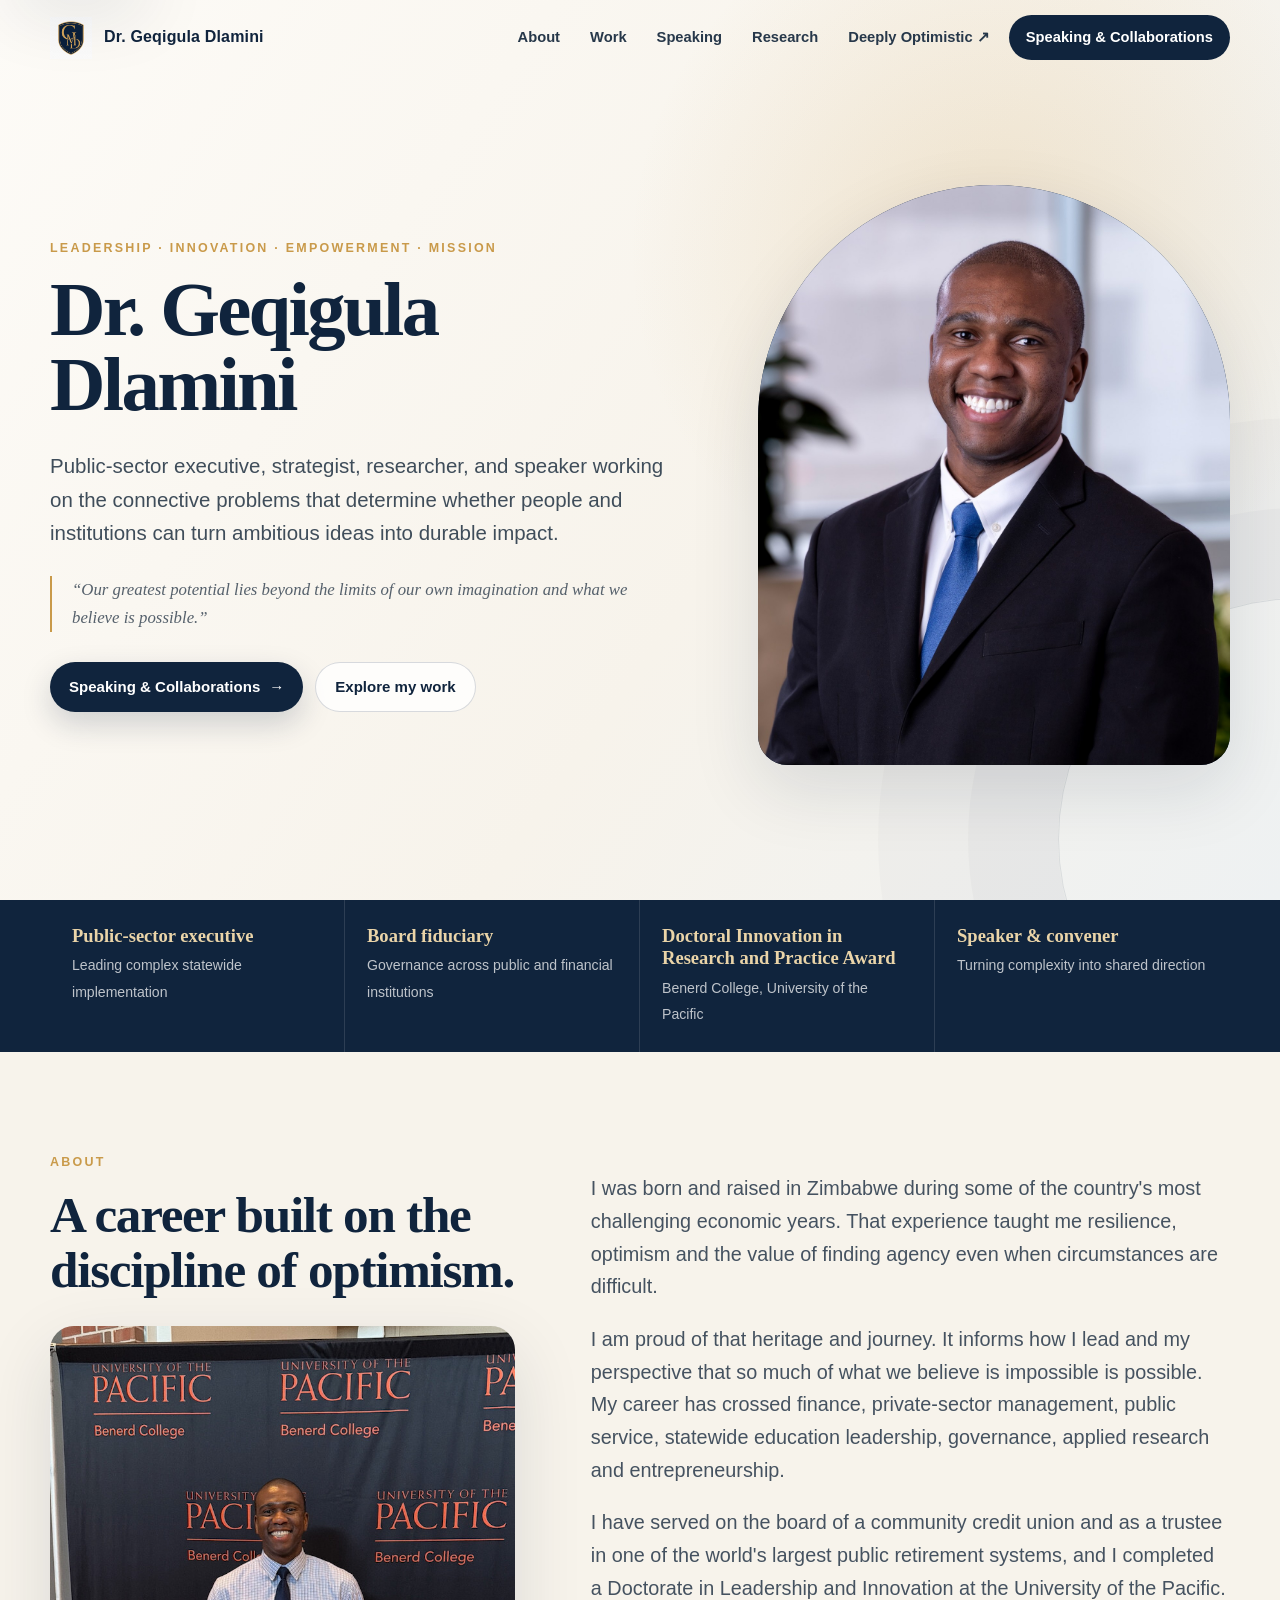
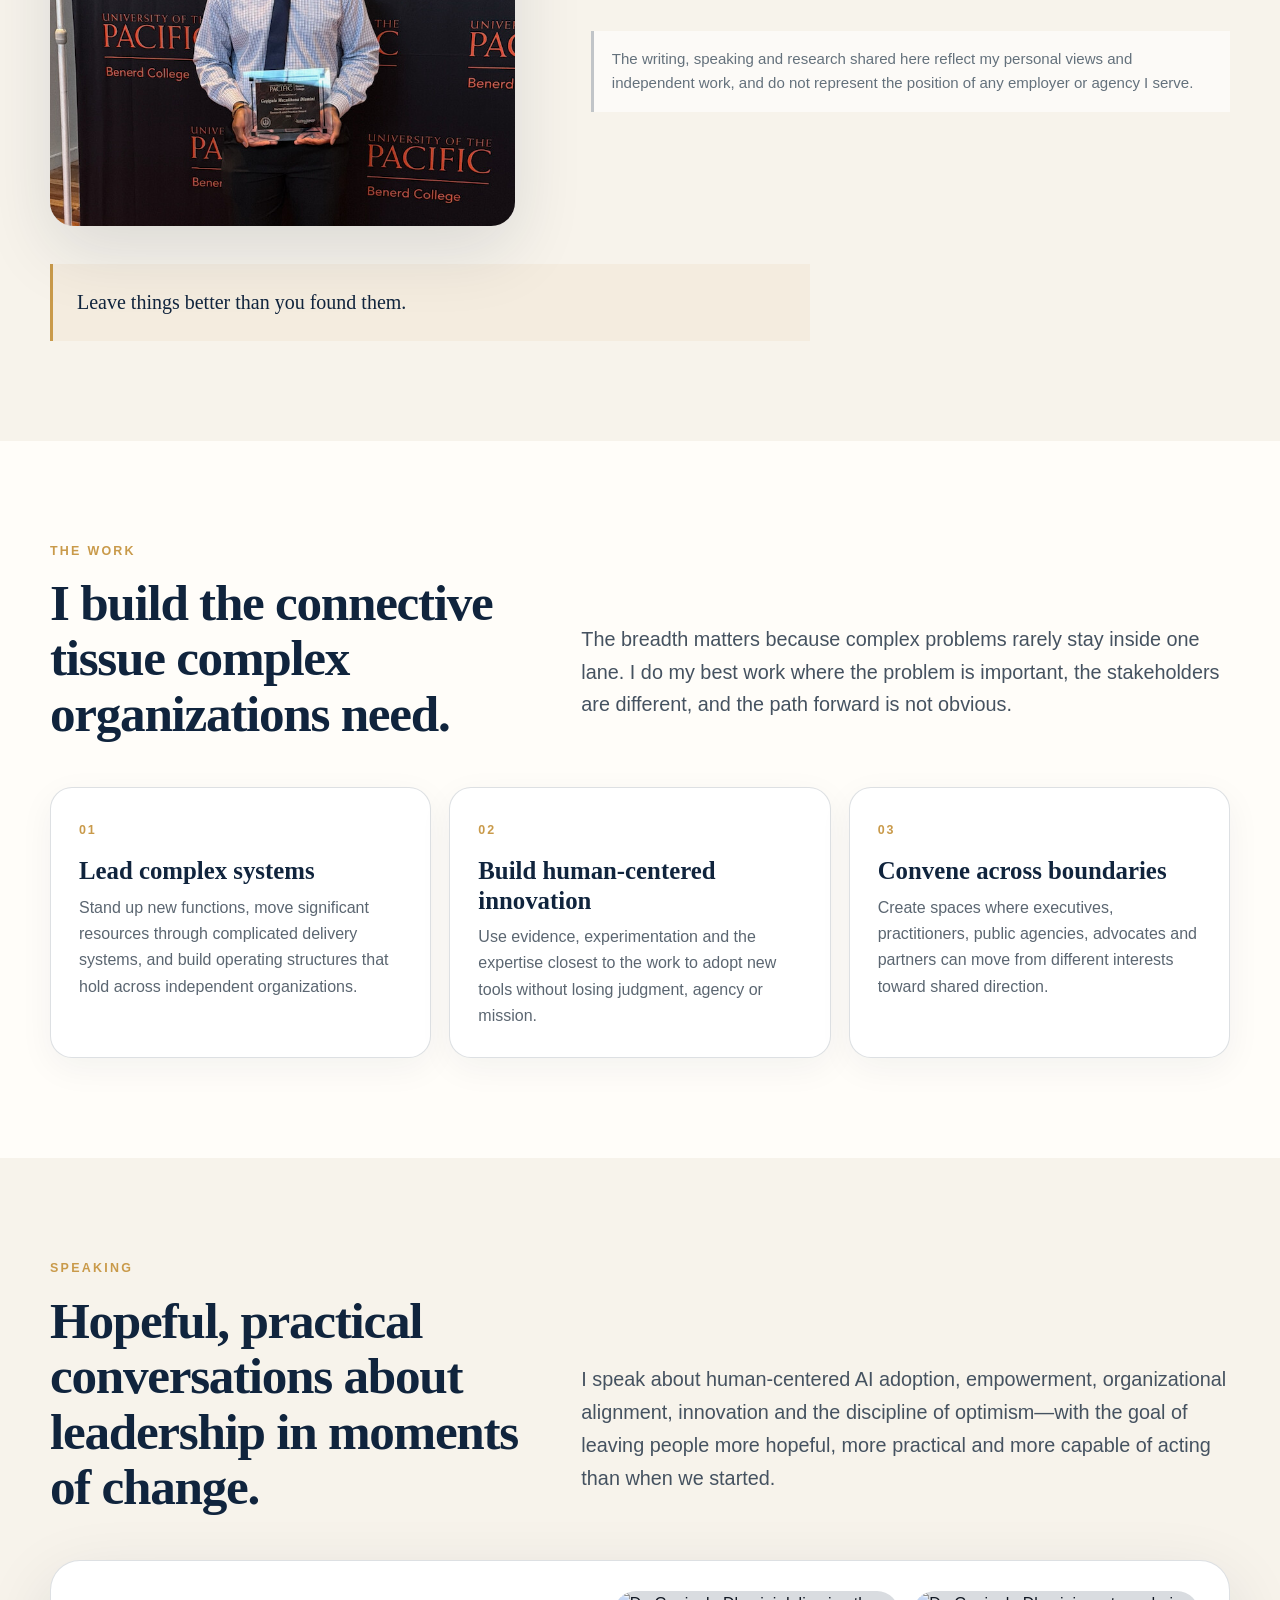
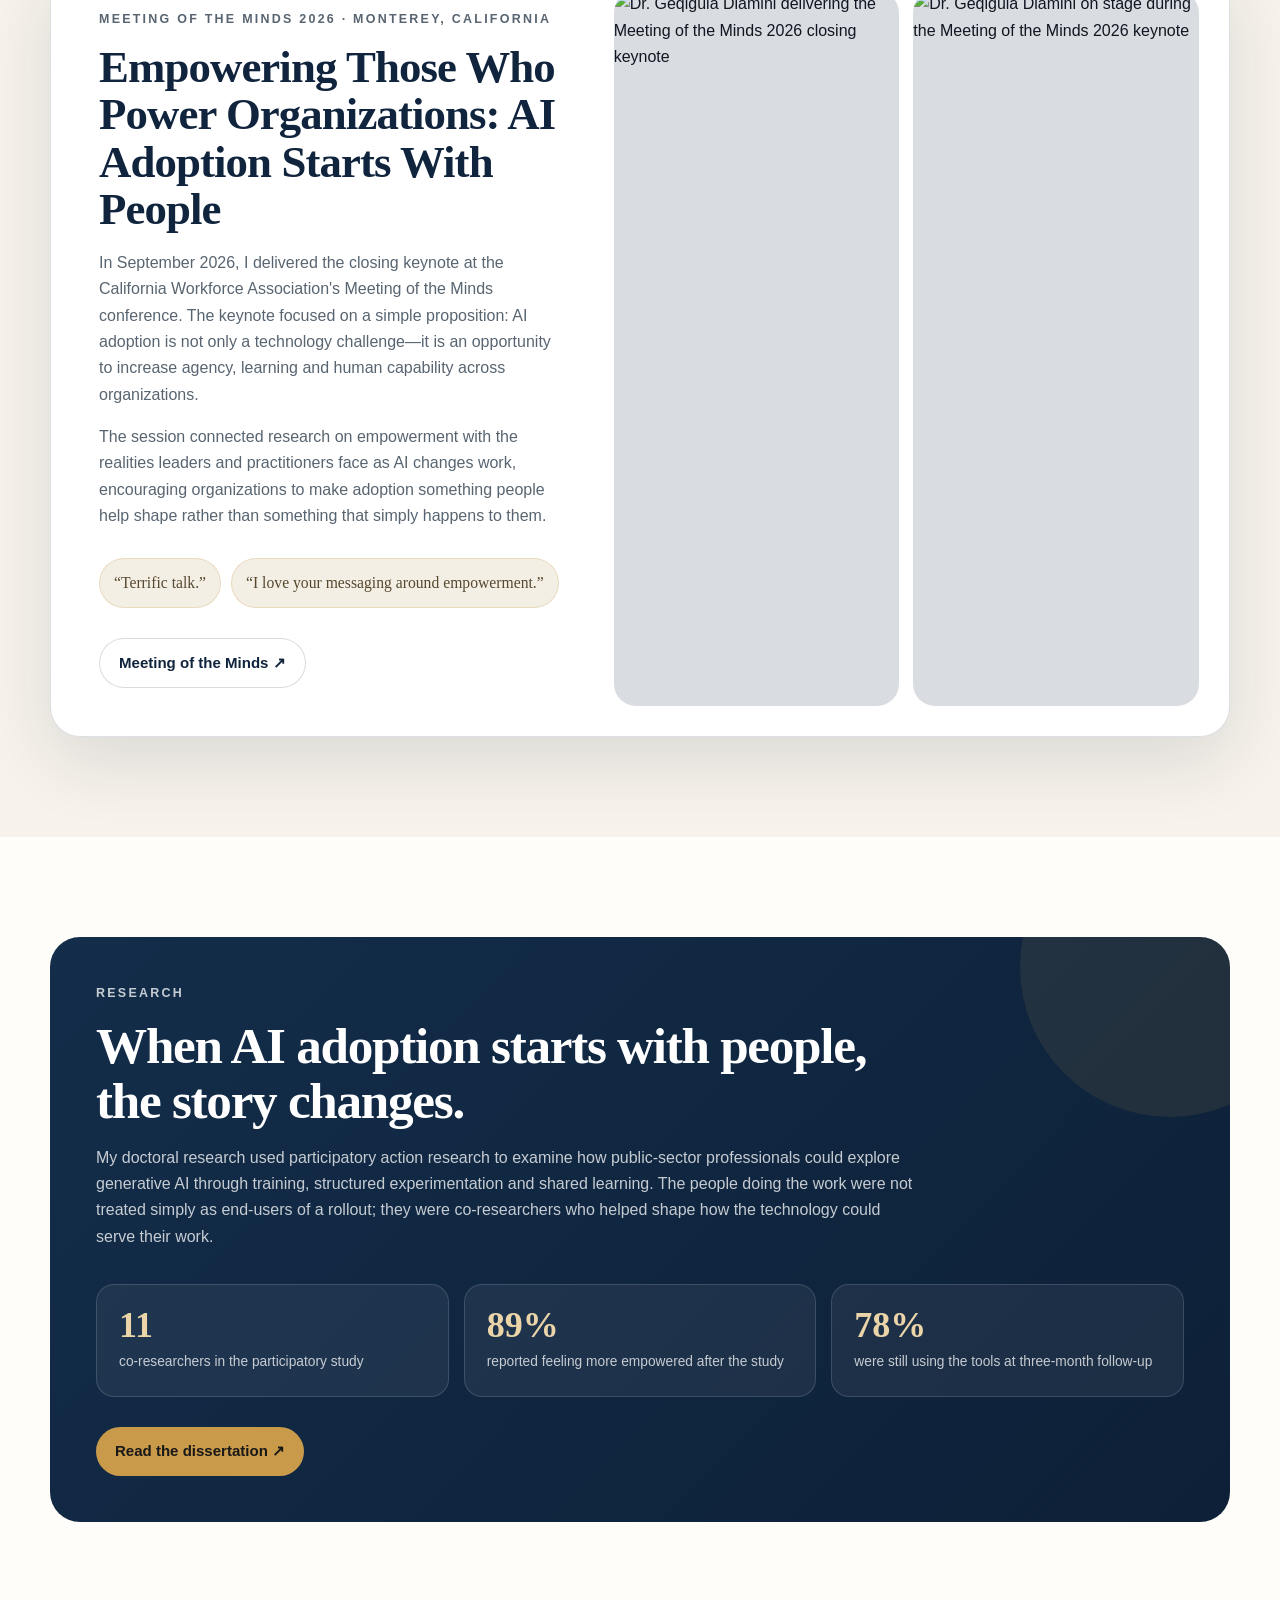
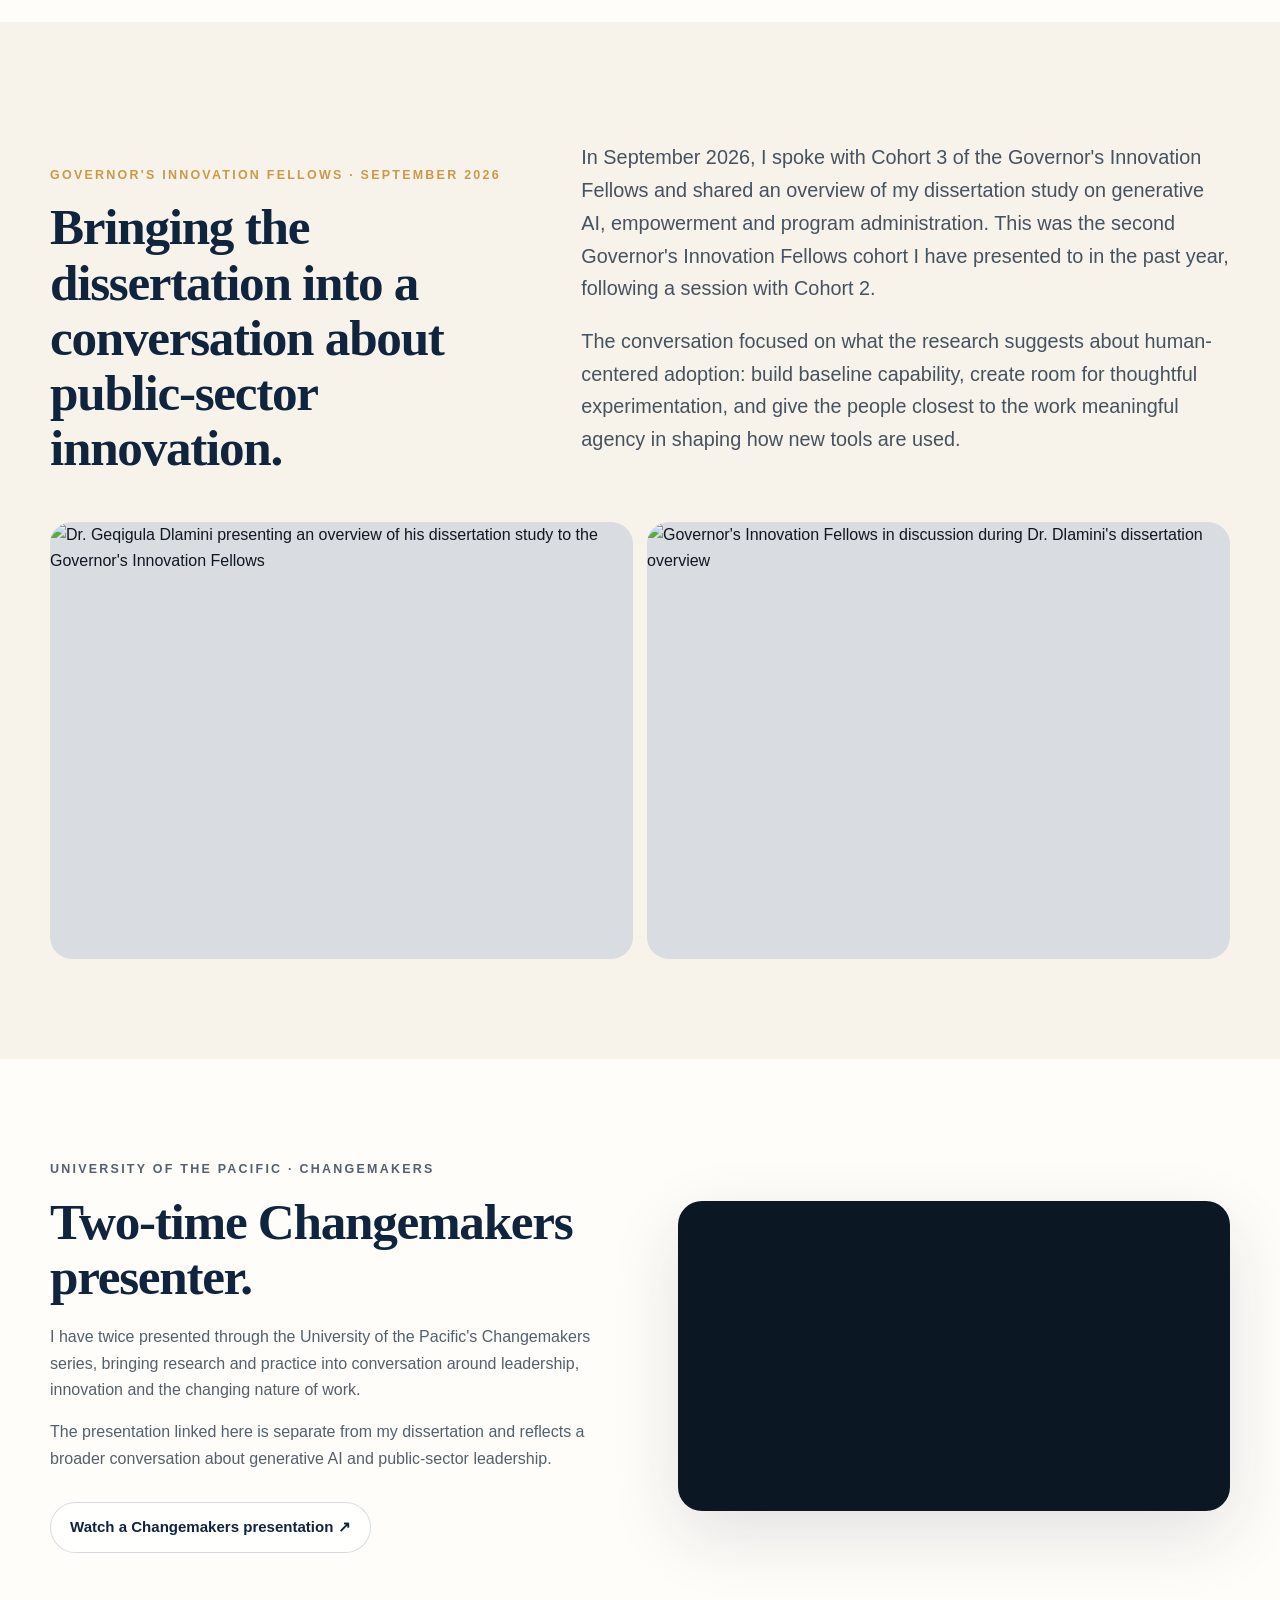
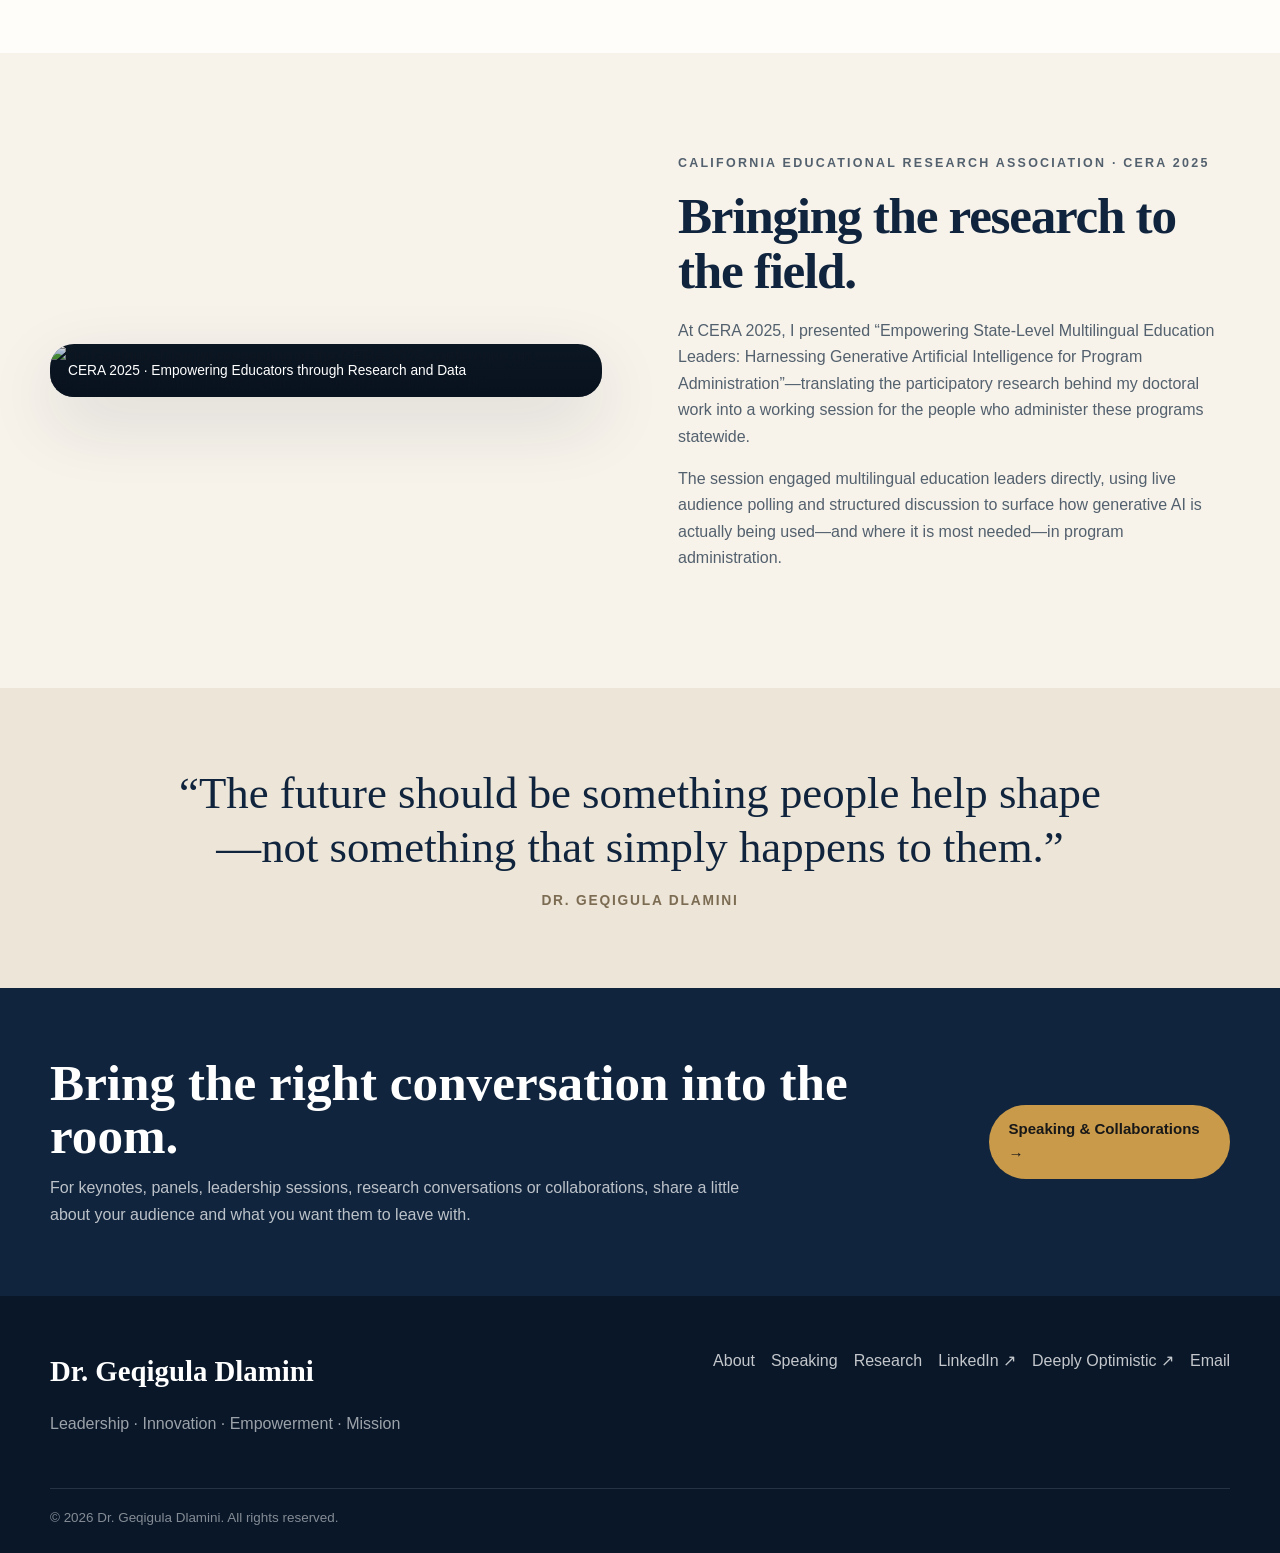
==== commit 5f41645e: "Deploy high-quality event photography" ====
--- a/index.html
+++ b/index.html
@@ -31,276 +31,34 @@
 </head>
 <body>
 <a class="skip-link" href="#main">Skip to content</a>
-
 <header class="site-header">
   <div class="wrap navbar">
-    <a class="brand" href="#top">
-      <img src="assets/img/gmd-logo.png" alt="GMD crest">
-      <span>Dr. Geqigula Dlamini</span>
-    </a>
-
-    <button class="menu-btn" aria-label="Open navigation" aria-expanded="false">
-      <svg viewBox="0 0 24 24" fill="none" stroke="currentColor" stroke-width="2">
-        <path d="M4 7h16M4 12h16M4 17h16"/>
-      </svg>
-    </button>
-
+    <a class="brand" href="#top"><img src="assets/img/gmd-logo.png" alt="GMD crest"><span>Dr. Geqigula Dlamini</span></a>
+    <button class="menu-btn" aria-label="Open navigation" aria-expanded="false"><svg viewBox="0 0 24 24" fill="none" stroke="currentColor" stroke-width="2"><path d="M4 7h16M4 12h16M4 17h16"/></svg></button>
     <nav class="nav-links" aria-label="Primary">
-      <a href="#about">About</a>
-      <a href="#work">Work</a>
-      <a href="#speaking">Speaking</a>
-      <a href="#research">Research</a>
+      <a href="#about">About</a><a href="#work">Work</a><a href="#speaking">Speaking</a><a href="#research">Research</a>
       <a href="https://deeplyoptimistic.com/" target="_blank" rel="noopener">Deeply Optimistic ↗</a>
       <a class="nav-cta" href="mailto:GQ@deeplyoptimistic.com?subject=Speaking%20%26%20Collaboration%20Inquiry">Speaking & Collaborations</a>
     </nav>
   </div>
 </header>
-
 <main id="main">
-
-<section class="hero" id="top">
-  <div class="wrap hero-grid">
-    <div class="hero-copy reveal">
-      <p class="eyebrow">Leadership · Innovation · Empowerment · Mission</p>
-      <h1 class="display">Dr. Geqigula Dlamini</h1>
-      <p class="statement">Public-sector executive, strategist, researcher, and speaker working on the connective problems that determine whether people and institutions can turn ambitious ideas into durable impact.</p>
-      <p class="hero-quote">“Our greatest potential lies beyond the limits of our own imagination and what we believe is possible.”</p>
-      <div class="actions">
-        <a class="btn btn-primary" href="mailto:GQ@deeplyoptimistic.com?subject=Speaking%20%26%20Collaboration%20Inquiry">Speaking & Collaborations <span aria-hidden="true">→</span></a>
-        <a class="btn btn-secondary" href="#about">Explore my work</a>
-      </div>
-    </div>
-
-    <div class="hero-visual reveal">
-      <div class="portrait-frame">
-        <img src="assets/img/hero-portrait.jpg" alt="Portrait of Dr. Geqigula Dlamini">
-      </div>
-    </div>
-  </div>
-</section>
-
-<section class="cred-strip">
-  <div class="wrap cred-grid">
-    <div class="cred-item"><strong>Public-sector executive</strong><span>Leading complex statewide implementation</span></div>
-    <div class="cred-item"><strong>Board fiduciary</strong><span>Governance across public and financial institutions</span></div>
-    <div class="cred-item"><strong>Doctoral Innovation in Research and Practice Award</strong><span>Benerd College, University of the Pacific</span></div>
-    <div class="cred-item"><strong>Speaker & convener</strong><span>Turning complexity into shared direction</span></div>
-  </div>
-</section>
-
-<section class="section section-cream" id="about">
-  <div class="wrap">
-    <div class="about-layout">
-      <div class="about-intro reveal">
-        <p class="eyebrow">About</p>
-        <h2 class="section-title">A career built on the discipline of optimism.</h2>
-        <figure class="about-photo">
-          <img src="assets/img/about-award.jpg" alt="Dr. Geqigula Dlamini holding the University of the Pacific Doctoral Innovation in Research and Practice Award">
-        </figure>
-      </div>
-
-      <div class="lede about-copy reveal">
-        <p>I was born and raised in Zimbabwe during some of the country's most challenging economic years. That experience taught me resilience, optimism and the value of finding agency even when circumstances are difficult.</p>
-        <p>I am proud of that heritage and journey. It informs how I lead and my perspective that so much of what we believe is impossible is possible. My career has crossed finance, private-sector management, public service, statewide education leadership, governance, applied research and entrepreneurship.</p>
-        <p>I have served on the board of a community credit union and as a trustee in one of the world's largest public retirement systems, and I completed a Doctorate in Leadership and Innovation at the University of the Pacific.</p>
-        <p class="boundary-note">The writing, speaking and research shared here reflect my personal views and independent work, and do not represent the position of any employer or agency I serve.</p>
-      </div>
-    </div>
-
-    <div class="pull reveal">Leave things better than you found them.</div>
-  </div>
-</section>
-
-<section class="section" id="work">
-  <div class="wrap">
-    <div class="section-head reveal">
-      <div>
-        <p class="eyebrow">The work</p>
-        <h2 class="section-title">I build the connective tissue complex organizations need.</h2>
-      </div>
-      <p class="lede">The breadth matters because complex problems rarely stay inside one lane. I do my best work where the problem is important, the stakeholders are different, and the path forward is not obvious.</p>
-    </div>
-
-    <div class="card-grid">
-      <article class="card reveal">
-        <span class="card-number">01</span>
-        <h3>Lead complex systems</h3>
-        <p>Stand up new functions, move significant resources through complicated delivery systems, and build operating structures that hold across independent organizations.</p>
-      </article>
-      <article class="card reveal">
-        <span class="card-number">02</span>
-        <h3>Build human-centered innovation</h3>
-        <p>Use evidence, experimentation and the expertise closest to the work to adopt new tools without losing judgment, agency or mission.</p>
-      </article>
-      <article class="card reveal">
-        <span class="card-number">03</span>
-        <h3>Convene across boundaries</h3>
-        <p>Create spaces where executives, practitioners, public agencies, advocates and partners can move from different interests toward shared direction.</p>
-      </article>
-    </div>
-  </div>
-</section>
-
-<section class="section section-cream" id="speaking">
-  <div class="wrap">
-    <div class="section-head reveal">
-      <div>
-        <p class="eyebrow">Speaking</p>
-        <h2 class="section-title">Hopeful, practical conversations about leadership in moments of change.</h2>
-      </div>
-      <p class="lede">I speak about human-centered AI adoption, empowerment, organizational alignment, innovation and the discipline of optimism—with the goal of leaving people more hopeful, more practical and more capable of acting than when we started.</p>
-    </div>
-
-    <article class="event-feature reveal">
-      <div class="event-copy">
-        <p class="eyebrow">Meeting of the Minds 2026 · Monterey, California</p>
-        <h3>Empowering Those Who Power Organizations: AI Adoption Starts With People</h3>
-        <p>In September 2026, I delivered the closing keynote at the California Workforce Association's Meeting of the Minds conference. The keynote focused on a simple proposition: AI adoption is not only a technology challenge—it is an opportunity to increase agency, learning and human capability across organizations.</p>
-        <p>The session connected research on empowerment with the realities leaders and practitioners face as AI changes work, encouraging organizations to make adoption something people help shape rather than something that simply happens to them.</p>
-
-        <div class="review-row" aria-label="Audience feedback">
-          <blockquote class="review-chip">“Terrific talk.”</blockquote>
-          <blockquote class="review-chip">“I love your messaging around empowerment.”</blockquote>
-        </div>
-
-        <div class="actions">
-          <a class="btn btn-secondary" href="https://mmm.calworkforce.org/" target="_blank" rel="noopener">Meeting of the Minds ↗</a>
-        </div>
-      </div>
-
-      <div class="event-gallery event-gallery-portrait">
-        <figure>
-          <img src="assets/img/meeting-of-minds-1.webp" alt="Dr. Geqigula Dlamini delivering the Meeting of the Minds 2026 closing keynote">
-        </figure>
-        <figure>
-          <img src="assets/img/meeting-of-minds-2.webp" alt="Dr. Geqigula Dlamini on stage during the Meeting of the Minds 2026 keynote">
-        </figure>
-      </div>
-    </article>
-  </div>
-</section>
-
-<section class="section" id="research">
-  <div class="wrap">
-    <div class="research-panel reveal">
-      <p class="eyebrow">Research</p>
-      <h2 class="section-title">When AI adoption starts with people, the story changes.</h2>
-      <p>My doctoral research used participatory action research to examine how public-sector professionals could explore generative AI through training, structured experimentation and shared learning. The people doing the work were not treated simply as end-users of a rollout; they were co-researchers who helped shape how the technology could serve their work.</p>
-
-      <div class="research-stats">
-        <div class="research-stat"><strong>11</strong><span>co-researchers in the participatory study</span></div>
-        <div class="research-stat"><strong>89%</strong><span>reported feeling more empowered after the study</span></div>
-        <div class="research-stat"><strong>78%</strong><span>were still using the tools at three-month follow-up</span></div>
-      </div>
-
-      <div class="actions">
-        <a class="btn btn-gold" href="https://scholarlycommons.pacific.edu/uop_etds/4322/" target="_blank" rel="noopener">Read the dissertation ↗</a>
-      </div>
-    </div>
-  </div>
-</section>
-
-<section class="section section-cream" id="governors-fellows">
-  <div class="wrap">
-    <div class="section-head reveal">
-      <div>
-        <p class="eyebrow">Governor's Innovation Fellows · September 2026</p>
-        <h2 class="section-title">Bringing the dissertation into a conversation about public-sector innovation.</h2>
-      </div>
-      <div class="lede">
-        <p>In September 2026, I spoke with Cohort 3 of the Governor's Innovation Fellows and shared an overview of my dissertation study on generative AI, empowerment and program administration. This was the second Governor's Innovation Fellows cohort I have presented to in the past year, following a session with Cohort 2.</p>
-        <p>The conversation focused on what the research suggests about human-centered adoption: build baseline capability, create room for thoughtful experimentation, and give the people closest to the work meaningful agency in shaping how new tools are used.</p>
-      </div>
-    </div>
-
-    <div class="event-gallery event-gallery-landscape reveal">
-      <figure>
-        <img src="assets/img/governors-innovation-fellows-1.webp" alt="Dr. Geqigula Dlamini presenting an overview of his dissertation study to the Governor's Innovation Fellows">
-      </figure>
-      <figure>
-        <img src="assets/img/governors-innovation-fellows-2.webp" alt="Governor's Innovation Fellows in discussion during Dr. Dlamini's dissertation overview">
-      </figure>
-    </div>
-  </div>
-</section>
-
-<section class="section" id="changemakers">
-  <div class="wrap split">
-    <div class="copy reveal">
-      <p class="eyebrow">University of the Pacific · Changemakers</p>
-      <h2 class="section-title">Two-time Changemakers presenter.</h2>
-      <p>I have twice presented through the University of the Pacific's Changemakers series, bringing research and practice into conversation around leadership, innovation and the changing nature of work.</p>
-      <p>The presentation linked here is separate from my dissertation and reflects a broader conversation about generative AI and public-sector leadership.</p>
-      <div class="actions">
-        <a class="btn btn-secondary" href="https://www.youtube.com/watch?v=AJW-Kt0LcdU" target="_blank" rel="noopener">Watch a Changemakers presentation ↗</a>
-      </div>
-    </div>
-
-    <div class="video-shell reveal">
-      <iframe loading="lazy" src="https://www.youtube-nocookie.com/embed/AJW-Kt0LcdU" title="Dr. Geqigula Dlamini Changemakers presentation" allow="accelerometer; autoplay; clipboard-write; encrypted-media; gyroscope; picture-in-picture; web-share" allowfullscreen></iframe>
-    </div>
-  </div>
-</section>
-
-<section class="section section-cream" id="cera">
-  <div class="wrap split">
-    <div class="photo-shell reveal">
-      <img src="assets/img/cera-2025.webp" alt="Dr. Geqigula Dlamini presenting at the CERA 2025 conference on generative AI for multilingual education program administration" loading="lazy">
-      <span class="photo-caption">CERA 2025 · Empowering Educators through Research and Data</span>
-    </div>
-
-    <div class="copy reveal">
-      <p class="eyebrow">California Educational Research Association · CERA 2025</p>
-      <h2 class="section-title">Bringing the research to the field.</h2>
-      <p>At CERA 2025, I presented “Empowering State-Level Multilingual Education Leaders: Harnessing Generative Artificial Intelligence for Program Administration”—translating the participatory research behind my doctoral work into a working session for the people who administer these programs statewide.</p>
-      <p>The session engaged multilingual education leaders directly, using live audience polling and structured discussion to surface how generative AI is actually being used—and where it is most needed—in program administration.</p>
-    </div>
-  </div>
-</section>
-
-<section class="quote-band">
-  <div class="wrap">
-    <blockquote class="quote reveal">
-      “The future should be something people help shape—not something that simply happens to them.”
-      <cite>Dr. Geqigula Dlamini</cite>
-    </blockquote>
-  </div>
-</section>
-
-<section class="cta-band" id="contact">
-  <div class="wrap cta-inner">
-    <div>
-      <h2>Bring the right conversation into the room.</h2>
-      <p>For keynotes, panels, leadership sessions, research conversations or collaborations, share a little about your audience and what you want them to leave with.</p>
-    </div>
-    <a class="btn btn-gold" href="mailto:GQ@deeplyoptimistic.com?subject=Speaking%20%26%20Collaboration%20Inquiry">Speaking & Collaborations →</a>
-  </div>
-</section>
-
+<section class="hero" id="top"><div class="wrap hero-grid">
+  <div class="hero-copy reveal"><p class="eyebrow">Leadership · Innovation · Empowerment · Mission</p><h1 class="display">Dr. Geqigula Dlamini</h1><p class="statement">Public-sector executive, strategist, researcher, and speaker working on the connective problems that determine whether people and institutions can turn ambitious ideas into durable impact.</p><p class="hero-quote">“Our greatest potential lies beyond the limits of our own imagination and what we believe is possible.”</p><div class="actions"><a class="btn btn-primary" href="mailto:GQ@deeplyoptimistic.com?subject=Speaking%20%26%20Collaboration%20Inquiry">Speaking & Collaborations <span aria-hidden="true">→</span></a><a class="btn btn-secondary" href="#about">Explore my work</a></div></div>
+  <div class="hero-visual reveal"><div class="portrait-frame"><img src="assets/img/hero-portrait.jpg" alt="Portrait of Dr. Geqigula Dlamini"></div></div>
+</div></section>
+<section class="cred-strip"><div class="wrap cred-grid"><div class="cred-item"><strong>Public-sector executive</strong><span>Leading complex statewide implementation</span></div><div class="cred-item"><strong>Board fiduciary</strong><span>Governance across public and financial institutions</span></div><div class="cred-item"><strong>Doctoral Innovation in Research and Practice Award</strong><span>Benerd College, University of the Pacific</span></div><div class="cred-item"><strong>Speaker & convener</strong><span>Turning complexity into shared direction</span></div></div></section>
+<section class="section section-cream" id="about"><div class="wrap"><div class="about-layout"><div class="about-intro reveal"><p class="eyebrow">About</p><h2 class="section-title">A career built on the discipline of optimism.</h2><figure class="about-photo"><img src="assets/img/about-award.jpg" alt="Dr. Geqigula Dlamini holding the University of the Pacific Doctoral Innovation in Research and Practice Award"></figure></div><div class="lede about-copy reveal"><p>I was born and raised in Zimbabwe during some of the country's most challenging economic years. That experience taught me resilience, optimism and the value of finding agency even when circumstances are difficult.</p><p>I am proud of that heritage and journey. It informs how I lead and my perspective that so much of what we believe is impossible is possible. My career has crossed finance, private-sector management, public service, statewide education leadership, governance, applied research and entrepreneurship.</p><p>I have served on the board of a community credit union and as a trustee in one of the world's largest public retirement systems, and I completed a Doctorate in Leadership and Innovation at the University of the Pacific.</p><p class="boundary-note">The writing, speaking and research shared here reflect my personal views and independent work, and do not represent the position of any employer or agency I serve.</p></div></div><div class="pull reveal">Leave things better than you found them.</div></div></section>
+<section class="section" id="work"><div class="wrap"><div class="section-head reveal"><div><p class="eyebrow">The work</p><h2 class="section-title">I build the connective tissue complex organizations need.</h2></div><p class="lede">The breadth matters because complex problems rarely stay inside one lane. I do my best work where the problem is important, the stakeholders are different, and the path forward is not obvious.</p></div><div class="card-grid"><article class="card reveal"><span class="card-number">01</span><h3>Lead complex systems</h3><p>Stand up new functions, move significant resources through complicated delivery systems, and build operating structures that hold across independent organizations.</p></article><article class="card reveal"><span class="card-number">02</span><h3>Build human-centered innovation</h3><p>Use evidence, experimentation and the expertise closest to the work to adopt new tools without losing judgment, agency or mission.</p></article><article class="card reveal"><span class="card-number">03</span><h3>Convene across boundaries</h3><p>Create spaces where executives, practitioners, public agencies, advocates and partners can move from different interests toward shared direction.</p></article></div></div></section>
+<section class="section section-cream" id="speaking"><div class="wrap"><div class="section-head reveal"><div><p class="eyebrow">Speaking</p><h2 class="section-title">Hopeful, practical conversations about leadership in moments of change.</h2></div><p class="lede">I speak about human-centered AI adoption, empowerment, organizational alignment, innovation and the discipline of optimism—with the goal of leaving people more hopeful, more practical and more capable of acting than when we started.</p></div><article class="event-feature reveal"><div class="event-copy"><p class="eyebrow">Meeting of the Minds 2026 · Monterey, California</p><h3>Empowering Those Who Power Organizations: AI Adoption Starts With People</h3><p>In September 2026, I delivered the closing keynote at the California Workforce Association's Meeting of the Minds conference. The keynote focused on a simple proposition: AI adoption is not only a technology challenge—it is an opportunity to increase agency, learning and human capability across organizations.</p><p>The session connected research on empowerment with the realities leaders and practitioners face as AI changes work, encouraging organizations to make adoption something people help shape rather than something that simply happens to them.</p><div class="review-row" aria-label="Audience feedback"><blockquote class="review-chip">“Terrific talk.”</blockquote><blockquote class="review-chip">“I love your messaging around empowerment.”</blockquote></div><div class="actions"><a class="btn btn-secondary" href="https://mmm.calworkforce.org/" target="_blank" rel="noopener">Meeting of the Minds ↗</a></div></div><div class="event-gallery event-gallery-portrait"><figure><img src="assets/img/meeting-of-minds-1-hq.png" alt="Dr. Geqigula Dlamini delivering the Meeting of the Minds 2026 closing keynote"></figure><figure><img src="assets/img/meeting-of-minds-2-hq.png" alt="Dr. Geqigula Dlamini on stage during the Meeting of the Minds 2026 keynote"></figure></div></article></div></section>
+<section class="section" id="research"><div class="wrap"><div class="research-panel reveal"><p class="eyebrow">Research</p><h2 class="section-title">When AI adoption starts with people, the story changes.</h2><p>My doctoral research used participatory action research to examine how public-sector professionals could explore generative AI through training, structured experimentation and shared learning. The people doing the work were not treated simply as end-users of a rollout; they were co-researchers who helped shape how the technology could serve their work.</p><div class="research-stats"><div class="research-stat"><strong>11</strong><span>co-researchers in the participatory study</span></div><div class="research-stat"><strong>89%</strong><span>reported feeling more empowered after the study</span></div><div class="research-stat"><strong>78%</strong><span>were still using the tools at three-month follow-up</span></div></div><div class="actions"><a class="btn btn-gold" href="https://scholarlycommons.pacific.edu/uop_etds/4322/" target="_blank" rel="noopener">Read the dissertation ↗</a></div></div></div></section>
+<section class="section section-cream" id="governors-fellows"><div class="wrap"><div class="section-head reveal"><div><p class="eyebrow">Governor's Innovation Fellows · September 2026</p><h2 class="section-title">Bringing the dissertation into a conversation about public-sector innovation.</h2></div><div class="lede"><p>In September 2026, I spoke with Cohort 3 of the Governor's Innovation Fellows and shared an overview of my dissertation study on generative AI, empowerment and program administration. This was the second Governor's Innovation Fellows cohort I have presented to in the past year, following a session with Cohort 2.</p><p>The conversation focused on what the research suggests about human-centered adoption: build baseline capability, create room for thoughtful experimentation, and give the people closest to the work meaningful agency in shaping how new tools are used.</p></div></div><div class="event-gallery event-gallery-landscape reveal"><figure><img src="assets/img/governors-innovation-fellows-1-hq.png" alt="Dr. Geqigula Dlamini presenting an overview of his dissertation study to the Governor's Innovation Fellows"></figure><figure><img src="assets/img/governors-innovation-fellows-2-hq.png" alt="Governor's Innovation Fellows in discussion during Dr. Dlamini's dissertation overview"></figure></div></div></section>
+<section class="section" id="changemakers"><div class="wrap split"><div class="copy reveal"><p class="eyebrow">University of the Pacific · Changemakers</p><h2 class="section-title">Two-time Changemakers presenter.</h2><p>I have twice presented through the University of the Pacific's Changemakers series, bringing research and practice into conversation around leadership, innovation and the changing nature of work.</p><p>The presentation linked here is separate from my dissertation and reflects a broader conversation about generative AI and public-sector leadership.</p><div class="actions"><a class="btn btn-secondary" href="https://www.youtube.com/watch?v=AJW-Kt0LcdU" target="_blank" rel="noopener">Watch a Changemakers presentation ↗</a></div></div><div class="video-shell reveal"><iframe loading="lazy" src="https://www.youtube-nocookie.com/embed/AJW-Kt0LcdU" title="Dr. Geqigula Dlamini Changemakers presentation" allow="accelerometer; autoplay; clipboard-write; encrypted-media; gyroscope; picture-in-picture; web-share" allowfullscreen></iframe></div></div></section>
+<section class="section section-cream" id="cera"><div class="wrap split"><div class="photo-shell reveal"><img src="assets/img/cera-2025-hq.png" alt="Dr. Geqigula Dlamini presenting at the CERA 2025 conference on generative AI for multilingual education program administration" loading="lazy"><span class="photo-caption">CERA 2025 · Empowering Educators through Research and Data</span></div><div class="copy reveal"><p class="eyebrow">California Educational Research Association · CERA 2025</p><h2 class="section-title">Bringing the research to the field.</h2><p>At CERA 2025, I presented “Empowering State-Level Multilingual Education Leaders: Harnessing Generative Artificial Intelligence for Program Administration”—translating the participatory research behind my doctoral work into a working session for the people who administer these programs statewide.</p><p>The session engaged multilingual education leaders directly, using live audience polling and structured discussion to surface how generative AI is actually being used—and where it is most needed—in program administration.</p></div></div></section>
+<section class="quote-band"><div class="wrap"><blockquote class="quote reveal">“The future should be something people help shape—not something that simply happens to them.”<cite>Dr. Geqigula Dlamini</cite></blockquote></div></section>
+<section class="cta-band" id="contact"><div class="wrap cta-inner"><div><h2>Bring the right conversation into the room.</h2><p>For keynotes, panels, leadership sessions, research conversations or collaborations, share a little about your audience and what you want them to leave with.</p></div><a class="btn btn-gold" href="mailto:GQ@deeplyoptimistic.com?subject=Speaking%20%26%20Collaboration%20Inquiry">Speaking & Collaborations →</a></div></section>
 </main>
-
-<footer class="site-footer">
-  <div class="wrap">
-    <div class="footer-grid">
-      <div class="footer-brand">
-        <h2>Dr. Geqigula Dlamini</h2>
-        <p>Leadership · Innovation · Empowerment · Mission</p>
-      </div>
-      <nav class="footer-links" aria-label="Footer">
-        <a href="#about">About</a>
-        <a href="#speaking">Speaking</a>
-        <a href="#research">Research</a>
-        <a href="https://www.linkedin.com/in/gdlamini" target="_blank" rel="noopener">LinkedIn ↗</a>
-        <a href="https://deeplyoptimistic.com/" target="_blank" rel="noopener">Deeply Optimistic ↗</a>
-        <a href="mailto:GQ@deeplyoptimistic.com">Email</a>
-      </nav>
-    </div>
-    <div class="footer-bottom">
-      <span>© <span data-year></span> Dr. Geqigula Dlamini. All rights reserved.</span>
-    </div>
-  </div>
-</footer>
-
+<footer class="site-footer"><div class="wrap"><div class="footer-grid"><div class="footer-brand"><h2>Dr. Geqigula Dlamini</h2><p>Leadership · Innovation · Empowerment · Mission</p></div><nav class="footer-links" aria-label="Footer"><a href="#about">About</a><a href="#speaking">Speaking</a><a href="#research">Research</a><a href="https://www.linkedin.com/in/gdlamini" target="_blank" rel="noopener">LinkedIn ↗</a><a href="https://deeplyoptimistic.com/" target="_blank" rel="noopener">Deeply Optimistic ↗</a><a href="mailto:GQ@deeplyoptimistic.com">Email</a></nav></div><div class="footer-bottom"><span>© <span data-year></span> Dr. Geqigula Dlamini. All rights reserved.</span></div></div></footer>
 <script src="assets/js/main.js" defer></script>
 </body>
 </html>
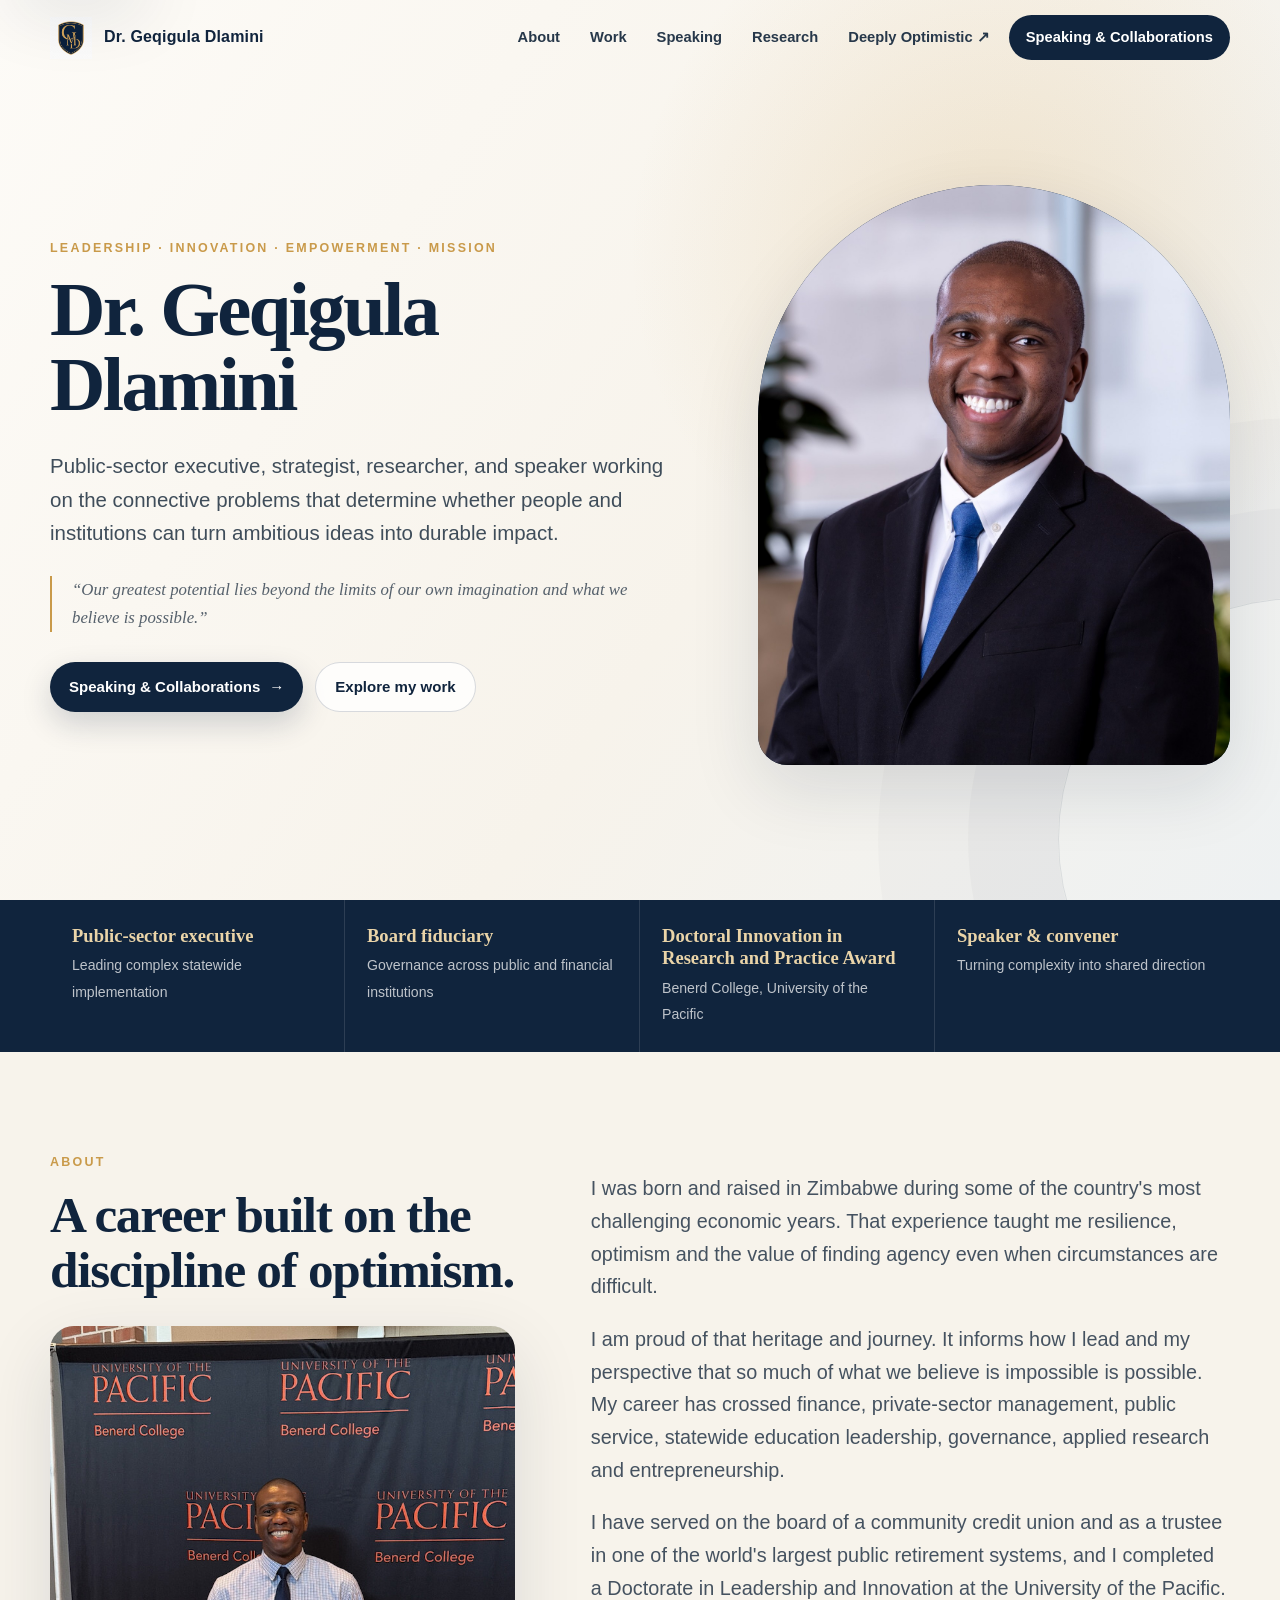
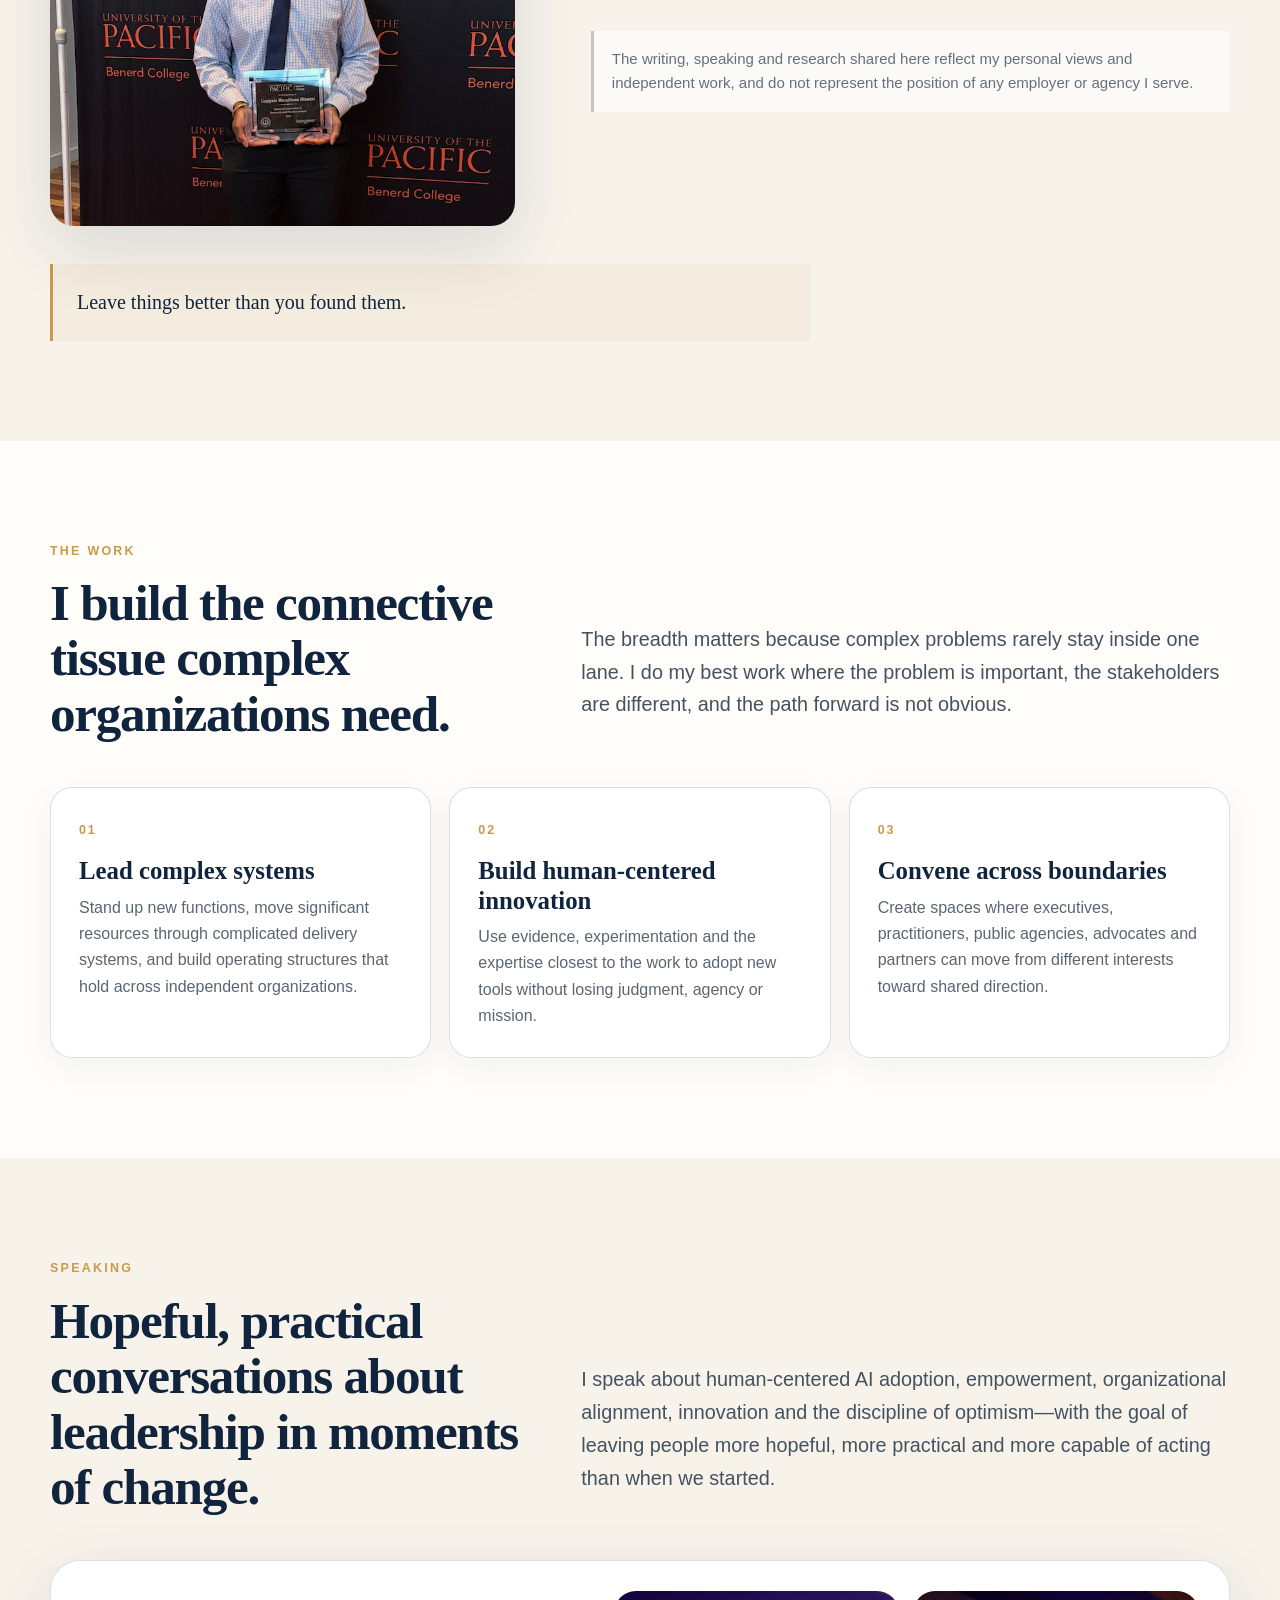
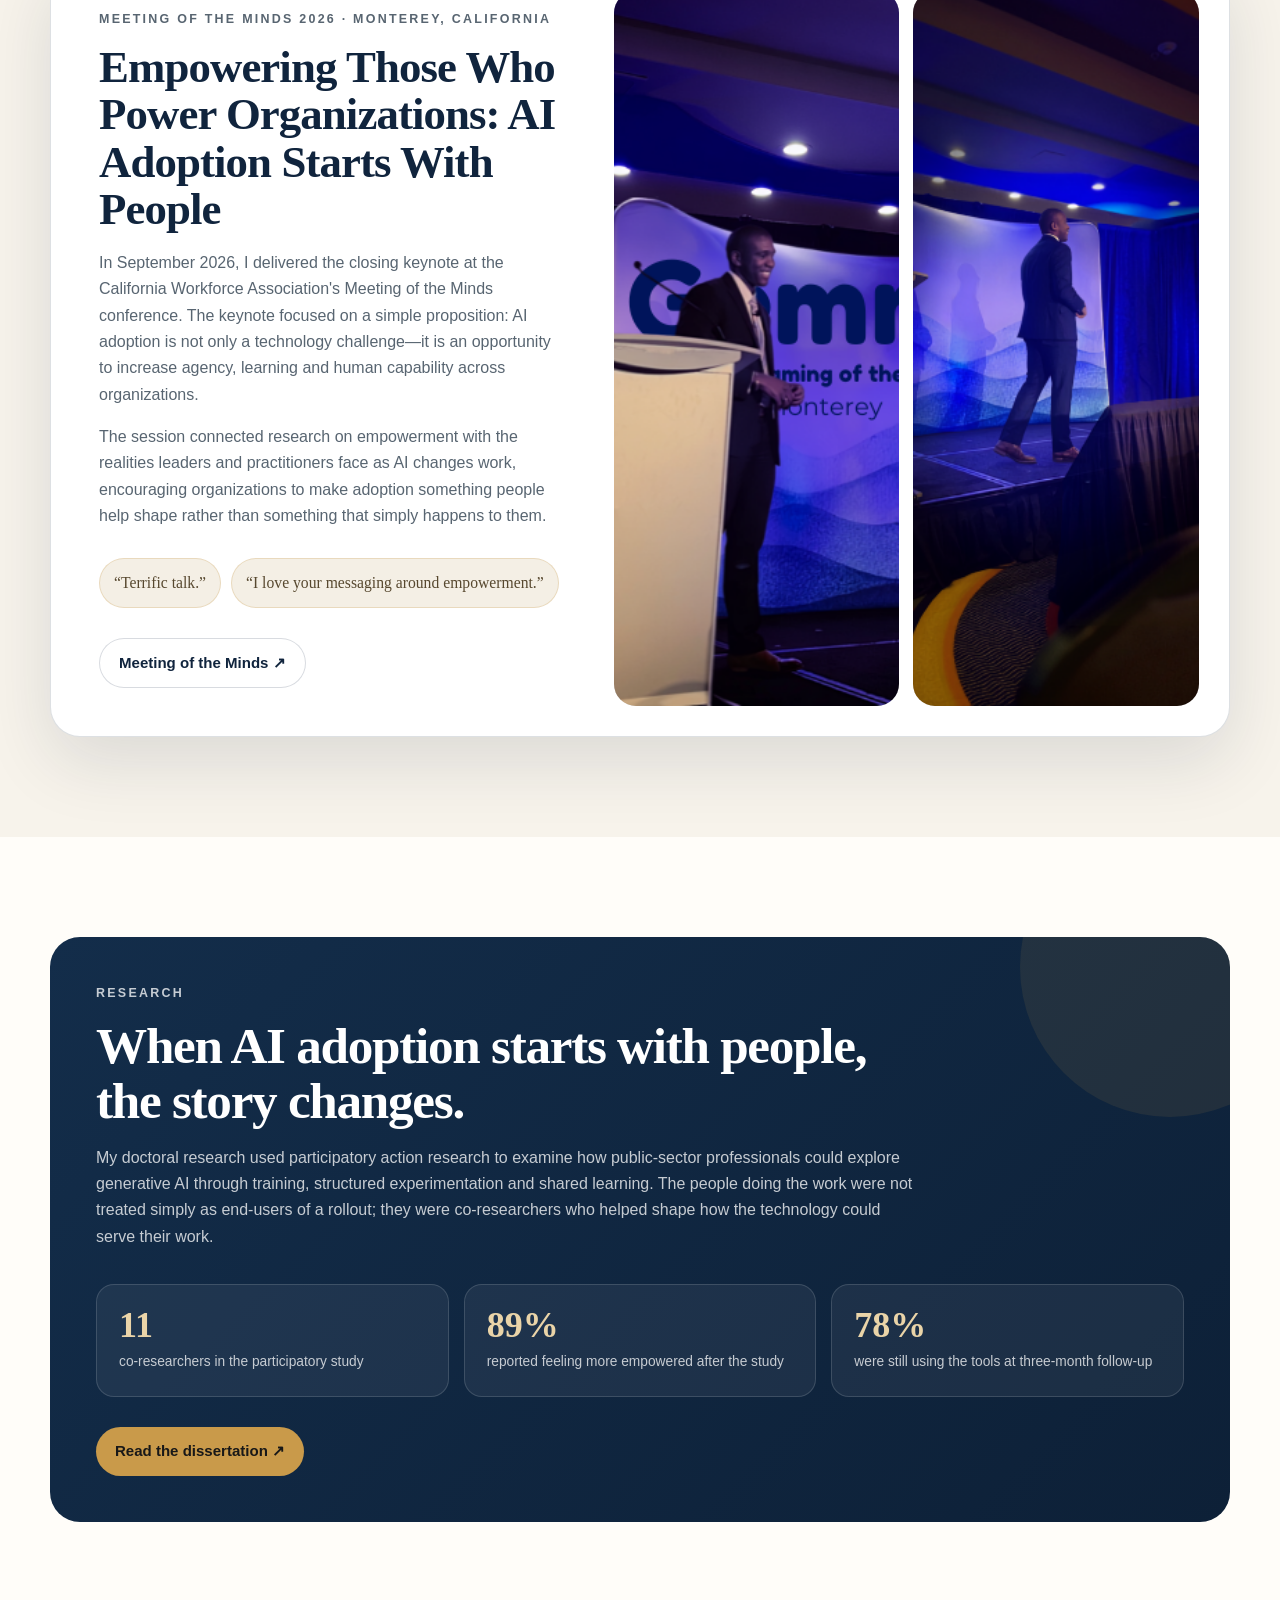
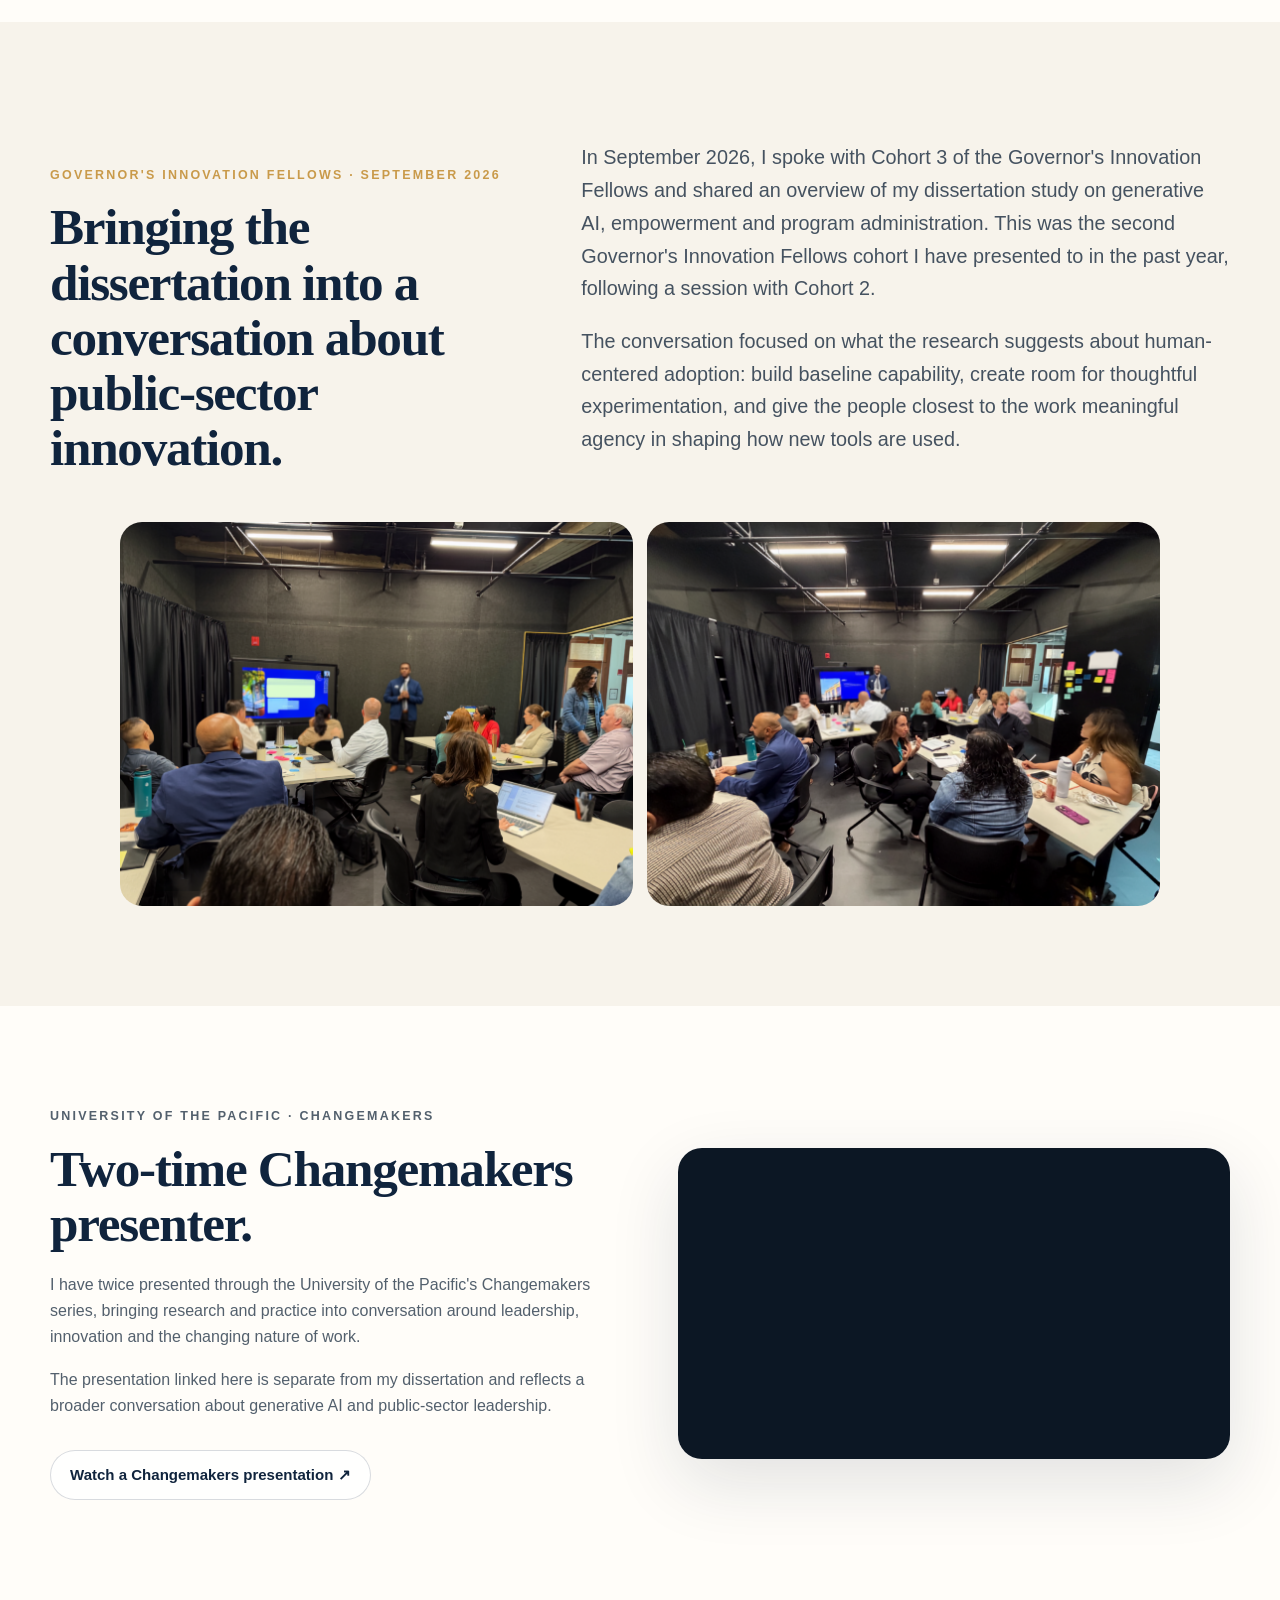
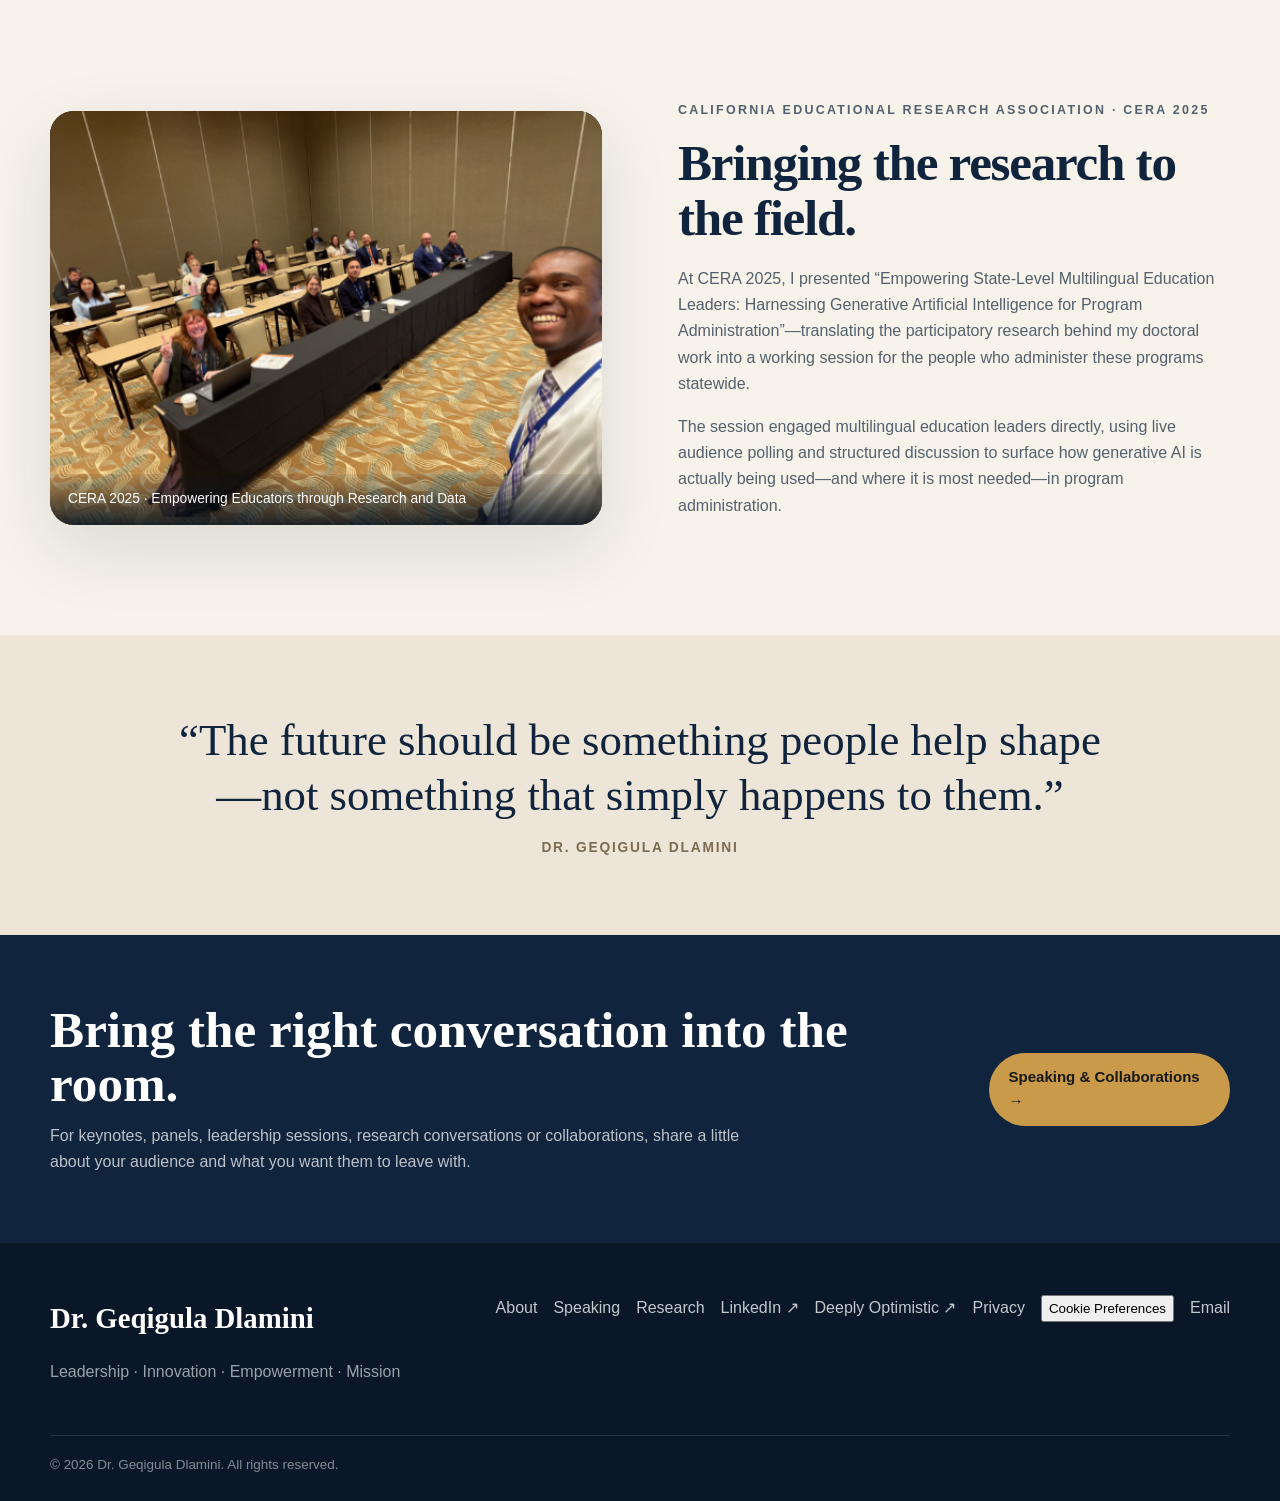
==== commit 87225387: "Add analytics consent controls and privacy links" ====
--- a/index.html
+++ b/index.html
@@ -58,7 +58,20 @@
 <section class="quote-band"><div class="wrap"><blockquote class="quote reveal">“The future should be something people help shape—not something that simply happens to them.”<cite>Dr. Geqigula Dlamini</cite></blockquote></div></section>
 <section class="cta-band" id="contact"><div class="wrap cta-inner"><div><h2>Bring the right conversation into the room.</h2><p>For keynotes, panels, leadership sessions, research conversations or collaborations, share a little about your audience and what you want them to leave with.</p></div><a class="btn btn-gold" href="mailto:GQ@deeplyoptimistic.com?subject=Speaking%20%26%20Collaboration%20Inquiry">Speaking & Collaborations →</a></div></section>
 </main>
-<footer class="site-footer"><div class="wrap"><div class="footer-grid"><div class="footer-brand"><h2>Dr. Geqigula Dlamini</h2><p>Leadership · Innovation · Empowerment · Mission</p></div><nav class="footer-links" aria-label="Footer"><a href="#about">About</a><a href="#speaking">Speaking</a><a href="#research">Research</a><a href="https://www.linkedin.com/in/gdlamini" target="_blank" rel="noopener">LinkedIn ↗</a><a href="https://deeplyoptimistic.com/" target="_blank" rel="noopener">Deeply Optimistic ↗</a><a href="mailto:GQ@deeplyoptimistic.com">Email</a></nav></div><div class="footer-bottom"><span>© <span data-year></span> Dr. Geqigula Dlamini. All rights reserved.</span></div></div></footer>
+<footer class="site-footer"><div class="wrap"><div class="footer-grid"><div class="footer-brand"><h2>Dr. Geqigula Dlamini</h2><p>Leadership · Innovation · Empowerment · Mission</p></div><nav class="footer-links" aria-label="Footer"><a href="#about">About</a><a href="#speaking">Speaking</a><a href="#research">Research</a><a href="https://www.linkedin.com/in/gdlamini" target="_blank" rel="noopener">LinkedIn ↗</a><a href="https://deeplyoptimistic.com/" target="_blank" rel="noopener">Deeply Optimistic ↗</a><a href="privacy.html">Privacy</a><button class="footer-link-button" type="button" data-cookie-preferences>Cookie Preferences</button><a href="mailto:GQ@deeplyoptimistic.com">Email</a></nav></div><div class="footer-bottom"><span>© <span data-year></span> Dr. Geqigula Dlamini. All rights reserved.</span></div></div></footer>
+<div class="cookie-banner" data-cookie-banner hidden role="region" aria-labelledby="cookie-title">
+  <div class="cookie-banner-inner">
+    <div class="cookie-copy">
+      <strong id="cookie-title">Privacy &amp; analytics</strong>
+      <p>This site uses Google Analytics only with your permission to understand visits and improve the experience. You can accept or decline analytics cookies.</p>
+      <a href="privacy.html">Privacy Policy</a>
+    </div>
+    <div class="cookie-actions">
+      <button class="cookie-btn cookie-btn-secondary" type="button" data-cookie-decline>Decline</button>
+      <button class="cookie-btn cookie-btn-primary" type="button" data-cookie-accept>Accept</button>
+    </div>
+  </div>
+</div>
 <script src="assets/js/main.js" defer></script>
 </body>
 </html>
--- a/assets/css/styles.css
+++ b/assets/css/styles.css
@@ -15,643 +15,116 @@
 
 * { box-sizing: border-box; }
 html { scroll-behavior: smooth; scroll-padding-top: 88px; }
-body {
-  margin: 0;
-  color: var(--ink);
-  background: var(--paper);
-  font-family: Inter, ui-sans-serif, -apple-system, BlinkMacSystemFont, "Segoe UI", sans-serif;
-  line-height: 1.65;
-  -webkit-font-smoothing: antialiased;
-}
+body { margin: 0; color: var(--ink); background: var(--paper); font-family: Inter, ui-sans-serif, -apple-system, BlinkMacSystemFont, "Segoe UI", sans-serif; line-height: 1.65; -webkit-font-smoothing: antialiased; }
 img { display: block; max-width: 100%; }
 a { color: inherit; }
 button, a { -webkit-tap-highlight-color: transparent; }
 ::selection { background: var(--gold-light); color: var(--navy); }
-
-.skip-link {
-  position: fixed;
-  left: 12px;
-  top: -60px;
-  z-index: 9999;
-  padding: 10px 14px;
-  background: #fff;
-  color: var(--navy);
-  border-radius: 10px;
-  box-shadow: var(--shadow);
-  transition: top .2s ease;
-}
+.skip-link { position: fixed; left: 12px; top: -60px; z-index: 9999; padding: 10px 14px; background: #fff; color: var(--navy); border-radius: 10px; box-shadow: var(--shadow); transition: top .2s ease; }
 .skip-link:focus { top: 12px; }
-
 .wrap { width: min(calc(100% - 40px), var(--max)); margin: 0 auto; }
-
-.eyebrow {
-  margin: 0 0 14px;
-  color: var(--gold);
-  font-size: .78rem;
-  font-weight: 800;
-  text-transform: uppercase;
-  letter-spacing: .18em;
-}
-
-.display,
-.section-title,
-.card h3,
-.event-copy h3,
-.quote {
-  font-family: Georgia, "Times New Roman", serif;
-}
-
-.display {
-  margin: 0;
-  color: var(--navy);
-  font-size: clamp(2.8rem, 6vw, 5.9rem);
-  line-height: .98;
-  letter-spacing: -.035em;
-}
-
-.section-title {
-  margin: 0;
-  color: var(--navy);
-  font-size: clamp(2rem, 4vw, 3.5rem);
-  line-height: 1.08;
-  letter-spacing: -.025em;
-}
-
-.lede {
-  max-width: 780px;
-  font-size: clamp(1.05rem, 1.6vw, 1.24rem);
-  color: #455260;
-}
-
-.site-header {
-  position: fixed;
-  z-index: 1000;
-  inset: 0 0 auto 0;
-  height: 76px;
-  border-bottom: 1px solid transparent;
-  transition: background .25s ease, border-color .25s ease, box-shadow .25s ease;
-}
-.site-header.scrolled {
-  background: rgba(255,253,249,.94);
-  border-color: var(--line);
-  backdrop-filter: blur(14px);
-  box-shadow: 0 6px 24px rgba(16,36,61,.06);
-}
-.navbar {
-  height: 100%;
-  display: flex;
-  align-items: center;
-  justify-content: space-between;
-  gap: 24px;
-}
-.brand {
-  display: inline-flex;
-  align-items: center;
-  gap: 12px;
-  text-decoration: none;
-  font-weight: 800;
-  color: var(--navy);
-}
-.brand img {
-  width: 42px;
-  height: 42px;
-  object-fit: contain;
-}
+.eyebrow { margin: 0 0 14px; color: var(--gold); font-size: .78rem; font-weight: 800; text-transform: uppercase; letter-spacing: .18em; }
+.display,.section-title,.card h3,.event-copy h3,.quote { font-family: Georgia, "Times New Roman", serif; }
+.display { margin: 0; color: var(--navy); font-size: clamp(2.8rem, 6vw, 5.9rem); line-height: .98; letter-spacing: -.035em; }
+.section-title { margin: 0; color: var(--navy); font-size: clamp(2rem, 4vw, 3.5rem); line-height: 1.08; letter-spacing: -.025em; }
+.lede { max-width: 780px; font-size: clamp(1.05rem, 1.6vw, 1.24rem); color: #455260; }
+.site-header { position: fixed; z-index: 1000; inset: 0 0 auto 0; height: 76px; border-bottom: 1px solid transparent; transition: background .25s ease, border-color .25s ease, box-shadow .25s ease; }
+.site-header.scrolled { background: rgba(255,253,249,.94); border-color: var(--line); backdrop-filter: blur(14px); box-shadow: 0 6px 24px rgba(16,36,61,.06); }
+.navbar { height: 100%; display: flex; align-items: center; justify-content: space-between; gap: 24px; }
+.brand { display: inline-flex; align-items: center; gap: 12px; text-decoration: none; font-weight: 800; color: var(--navy); }
+.brand img { width: 42px; height: 42px; object-fit: contain; }
 .brand span { letter-spacing: .01em; }
 .nav-links { display: flex; align-items: center; gap: 8px; }
-.nav-links a {
-  text-decoration: none;
-  font-size: .92rem;
-  font-weight: 650;
-  color: #27384a;
-  padding: 10px 11px;
-  border-radius: 999px;
-}
+.nav-links a { text-decoration: none; font-size: .92rem; font-weight: 650; color: #27384a; padding: 10px 11px; border-radius: 999px; }
 .nav-links a:hover { background: rgba(201,154,74,.11); }
-.nav-links .nav-cta {
-  background: var(--navy);
-  color: white;
-  padding-inline: 17px;
-}
+.nav-links .nav-cta { background: var(--navy); color: white; padding-inline: 17px; }
 .nav-links .nav-cta:hover { background: var(--navy-2); }
-.menu-btn {
-  display: none;
-  border: 1px solid var(--line);
-  background: rgba(255,255,255,.86);
-  color: var(--navy);
-  border-radius: 12px;
-  padding: 10px;
-  cursor: pointer;
-}
+.menu-btn { display: none; border: 1px solid var(--line); background: rgba(255,255,255,.86); color: var(--navy); border-radius: 12px; padding: 10px; cursor: pointer; }
 .menu-btn svg { width: 22px; height: 22px; display: block; }
-
-.hero {
-  min-height: 100svh;
-  padding: 128px 0 78px;
-  display: grid;
-  align-items: center;
-  overflow: hidden;
-  position: relative;
-  background:
-    radial-gradient(circle at 78% 28%, rgba(201,154,74,.20), transparent 31%),
-    linear-gradient(125deg, #fdfbf7 0%, #f7f3eb 58%, #eef1f2 100%);
-}
-.hero::after {
-  content: "";
-  position: absolute;
-  width: 480px;
-  height: 480px;
-  right: -260px;
-  bottom: -180px;
-  border: 1px solid rgba(16,36,61,.1);
-  border-radius: 50%;
-  box-shadow: 0 0 0 90px rgba(16,36,61,.025), 0 0 0 180px rgba(16,36,61,.018);
-}
-.hero-grid {
-  display: grid;
-  grid-template-columns: 1.05fr .8fr;
-  gap: clamp(42px, 7vw, 96px);
-  align-items: center;
-  position: relative;
-  z-index: 2;
-}
+.hero { min-height: 100svh; padding: 128px 0 78px; display: grid; align-items: center; overflow: hidden; position: relative; background: radial-gradient(circle at 78% 28%, rgba(201,154,74,.20), transparent 31%), linear-gradient(125deg, #fdfbf7 0%, #f7f3eb 58%, #eef1f2 100%); }
+.hero::after { content: ""; position: absolute; width: 480px; height: 480px; right: -260px; bottom: -180px; border: 1px solid rgba(16,36,61,.1); border-radius: 50%; box-shadow: 0 0 0 90px rgba(16,36,61,.025), 0 0 0 180px rgba(16,36,61,.018); }
+.hero-grid { display: grid; grid-template-columns: 1.05fr .8fr; gap: clamp(42px, 7vw, 96px); align-items: center; position: relative; z-index: 2; }
 .hero-copy { max-width: 720px; }
-.statement {
-  margin: 26px 0 0;
-  max-width: 670px;
-  color: #3f4d5a;
-  font-size: clamp(1.08rem, 1.6vw, 1.32rem);
-}
-.hero-quote {
-  margin: 26px 0 0;
-  padding-left: 20px;
-  border-left: 2px solid var(--gold);
-  color: #56616c;
-  font-family: Georgia, "Times New Roman", serif;
-  font-size: 1.05rem;
-  font-style: italic;
-}
+.statement { margin: 26px 0 0; max-width: 670px; color: #3f4d5a; font-size: clamp(1.08rem, 1.6vw, 1.32rem); }
+.hero-quote { margin: 26px 0 0; padding-left: 20px; border-left: 2px solid var(--gold); color: #56616c; font-family: Georgia, "Times New Roman", serif; font-size: 1.05rem; font-style: italic; }
 .hero-visual { position: relative; min-height: 580px; }
-.portrait-frame {
-  position: absolute;
-  inset: 0;
-  border-radius: 240px 240px 30px 30px;
-  overflow: hidden;
-  background: var(--navy);
-  box-shadow: var(--shadow);
-}
-.portrait-frame img {
-  width: 100%;
-  height: 100%;
-  object-fit: cover;
-  object-position: 50% 22%;
-}
-
-.actions {
-  display: flex;
-  flex-wrap: wrap;
-  gap: 12px;
-  margin-top: 30px;
-}
-.btn {
-  display: inline-flex;
-  align-items: center;
-  justify-content: center;
-  gap: 9px;
-  min-height: 48px;
-  padding: 12px 19px;
-  border-radius: 999px;
-  text-decoration: none;
-  font-weight: 760;
-  font-size: .94rem;
-  transition: transform .2s ease, box-shadow .2s ease, background .2s ease;
-}
+.portrait-frame { position: absolute; inset: 0; border-radius: 240px 240px 30px 30px; overflow: hidden; background: var(--navy); box-shadow: var(--shadow); }
+.portrait-frame img { width: 100%; height: 100%; object-fit: cover; object-position: 50% 22%; }
+.actions { display: flex; flex-wrap: wrap; gap: 12px; margin-top: 30px; }
+.btn { display: inline-flex; align-items: center; justify-content: center; gap: 9px; min-height: 48px; padding: 12px 19px; border-radius: 999px; text-decoration: none; font-weight: 760; font-size: .94rem; transition: transform .2s ease, box-shadow .2s ease, background .2s ease; }
 .btn:hover { transform: translateY(-2px); }
-.btn-primary {
-  background: var(--navy);
-  color: #fff;
-  box-shadow: 0 12px 30px rgba(16,36,61,.18);
-}
+.btn-primary { background: var(--navy); color: #fff; box-shadow: 0 12px 30px rgba(16,36,61,.18); }
 .btn-primary:hover { background: var(--navy-2); }
-.btn-secondary {
-  background: rgba(255,255,255,.76);
-  color: var(--navy);
-  border: 1px solid rgba(16,36,61,.16);
-}
+.btn-secondary { background: rgba(255,255,255,.76); color: var(--navy); border: 1px solid rgba(16,36,61,.16); }
 .btn-gold { background: var(--gold); color: #181818; }
-
 .cred-strip { background: var(--navy); color: #fff; }
 .cred-grid { display: grid; grid-template-columns: repeat(4, 1fr); }
 .cred-item { padding: 25px 22px; border-right: 1px solid rgba(255,255,255,.12); }
 .cred-item:last-child { border-right: 0; }
-.cred-item strong {
-  display: block;
-  color: var(--gold-light);
-  font-family: Georgia, "Times New Roman", serif;
-  font-size: 1.16rem;
-  line-height: 1.2;
-  margin-bottom: 5px;
-}
+.cred-item strong { display: block; color: var(--gold-light); font-family: Georgia, "Times New Roman", serif; font-size: 1.16rem; line-height: 1.2; margin-bottom: 5px; }
 .cred-item span { color: rgba(255,255,255,.73); font-size: .88rem; }
-
 .section { padding: 100px 0; }
 .section-cream { background: var(--cream); }
-.section-head {
-  display: grid;
-  grid-template-columns: .86fr 1.14fr;
-  gap: 42px;
-  align-items: end;
-  margin-bottom: 46px;
-}
-
-.about-layout {
-  display: grid;
-  grid-template-columns: .8fr 1.1fr;
-  gap: clamp(40px, 6vw, 76px);
-  align-items: start;
-}
-.about-photo {
-  margin: 28px 0 0;
-  border-radius: 24px;
-  overflow: hidden;
-  background: #d9d6cf;
-  box-shadow: var(--shadow);
-}
-.about-photo img {
-  width: 100%;
-  height: min(500px, 48vw);
-  object-fit: cover;
-  object-position: center 18%;
-}
+.section-head { display: grid; grid-template-columns: .86fr 1.14fr; gap: 42px; align-items: end; margin-bottom: 46px; }
+.about-layout { display: grid; grid-template-columns: .8fr 1.1fr; gap: clamp(40px, 6vw, 76px); align-items: start; }
+.about-photo { margin: 28px 0 0; border-radius: 24px; overflow: hidden; background: #d9d6cf; box-shadow: var(--shadow); }
+.about-photo img { width: 100%; height: min(500px, 48vw); object-fit: cover; object-position: center 18%; }
 .about-copy { max-width: 780px; }
-.boundary-note {
-  margin-top: 26px;
-  padding: 16px 18px;
-  border-left: 3px solid rgba(16,36,61,.25);
-  background: rgba(255,255,255,.62);
-  font-size: .94rem;
-  color: #64717c;
-}
-.pull {
-  max-width: 760px;
-  margin: 38px 0 0;
-  padding: 22px 24px;
-  border-left: 3px solid var(--gold);
-  background: rgba(201,154,74,.08);
-  color: var(--navy);
-  font-family: Georgia, "Times New Roman", serif;
-  font-size: 1.25rem;
-}
-
-.card-grid {
-  display: grid;
-  grid-template-columns: repeat(3, 1fr);
-  gap: 18px;
-}
-.card {
-  background: #fff;
-  border: 1px solid var(--line);
-  border-radius: var(--radius);
-  padding: 28px;
-  box-shadow: 0 10px 35px rgba(16,36,61,.05);
-}
-.card-number {
-  color: var(--gold);
-  font-weight: 800;
-  font-size: .78rem;
-  letter-spacing: .15em;
-}
-.card h3 {
-  margin: 14px 0 9px;
-  color: var(--navy);
-  font-size: 1.55rem;
-  line-height: 1.18;
-}
+.boundary-note { margin-top: 26px; padding: 16px 18px; border-left: 3px solid rgba(16,36,61,.25); background: rgba(255,255,255,.62); font-size: .94rem; color: #64717c; }
+.pull { max-width: 760px; margin: 38px 0 0; padding: 22px 24px; border-left: 3px solid var(--gold); background: rgba(201,154,74,.08); color: var(--navy); font-family: Georgia, "Times New Roman", serif; font-size: 1.25rem; }
+.card-grid { display: grid; grid-template-columns: repeat(3, 1fr); gap: 18px; }
+.card { background: #fff; border: 1px solid var(--line); border-radius: var(--radius); padding: 28px; box-shadow: 0 10px 35px rgba(16,36,61,.05); }
+.card-number { color: var(--gold); font-weight: 800; font-size: .78rem; letter-spacing: .15em; }
+.card h3 { margin: 14px 0 9px; color: var(--navy); font-size: 1.55rem; line-height: 1.18; }
 .card p { margin: 0; color: #5b6671; }
-
-.event-feature {
-  display: grid;
-  grid-template-columns: .92fr 1.08fr;
-  gap: 34px;
-  align-items: stretch;
-  padding: 30px;
-  background: #fff;
-  border: 1px solid var(--line);
-  border-radius: 30px;
-  box-shadow: var(--shadow);
-}
-.event-copy {
-  padding: clamp(8px, 2vw, 18px);
-  align-self: center;
-}
-.event-copy h3 {
-  margin: 0;
-  color: var(--navy);
-  font-size: clamp(2rem, 3.5vw, 3.2rem);
-  line-height: 1.06;
-  letter-spacing: -.02em;
-}
+.event-feature { display: grid; grid-template-columns: .92fr 1.08fr; gap: 34px; align-items: stretch; padding: 30px; background: #fff; border: 1px solid var(--line); border-radius: 30px; box-shadow: var(--shadow); }
+.event-copy { padding: clamp(8px, 2vw, 18px); align-self: center; }
+.event-copy h3 { margin: 0; color: var(--navy); font-size: clamp(2rem, 3.5vw, 3.2rem); line-height: 1.06; letter-spacing: -.02em; }
 .event-copy p { color: #586571; }
-
-.review-row {
-  display: flex;
-  flex-wrap: wrap;
-  gap: 10px;
-  margin-top: 28px;
-}
-.review-chip {
-  margin: 0;
-  padding: 11px 14px;
-  border-radius: 999px;
-  background: #f4efe5;
-  border: 1px solid rgba(201,154,74,.26);
-  color: #57482f;
-  font-family: Georgia, "Times New Roman", serif;
-  font-size: .98rem;
-}
-
-.event-gallery {
-  display: grid;
-  gap: 14px;
-}
-.event-gallery figure {
-  margin: 0;
-  overflow: hidden;
-  border-radius: 22px;
-  background: #d9dce0;
-}
-.event-gallery img {
-  width: 100%;
-  height: 100%;
-  object-fit: cover;
-}
-.event-gallery-portrait {
-  grid-template-columns: 1fr 1fr;
-}
-.event-gallery-portrait figure {
-  min-height: 560px;
-}
-.event-gallery-portrait img {
-  object-position: center 30%;
-}
-.event-gallery-landscape {
-  grid-template-columns: 1fr 1fr;
-}
-.event-gallery-landscape figure {
-  aspect-ratio: 4 / 3;
-}
-.event-gallery-landscape img {
-  object-position: center;
-}
-
-.research-panel {
-  padding: 46px;
-  border-radius: 30px;
-  background: linear-gradient(135deg, #132d4a 0%, #0d2037 100%);
-  color: white;
-  position: relative;
-  overflow: hidden;
-}
-.research-panel::after {
-  content: "";
-  position: absolute;
-  width: 300px;
-  height: 300px;
-  right: -90px;
-  top: -120px;
-  border-radius: 50%;
-  background: rgba(201,154,74,.10);
-}
+.review-row { display: flex; flex-wrap: wrap; gap: 10px; margin-top: 28px; }
+.review-chip { margin: 0; padding: 11px 14px; border-radius: 999px; background: #f4efe5; border: 1px solid rgba(201,154,74,.26); color: #57482f; font-family: Georgia, "Times New Roman", serif; font-size: .98rem; }
+.event-gallery { display: grid; gap: 14px; }
+.event-gallery figure { margin: 0; overflow: hidden; border-radius: 22px; background: #d9dce0; }
+.event-gallery img { width: 100%; height: 100%; object-fit: cover; }
+.event-gallery-portrait { grid-template-columns: 1fr 1fr; }
+.event-gallery-portrait figure { min-height: 560px; }
+.event-gallery-portrait img { object-position: center 30%; }
+.event-gallery-landscape { grid-template-columns: 1fr 1fr; max-width: 1040px; margin-inline: auto; }
+.event-gallery-landscape figure { aspect-ratio: 4 / 3; }
+.event-gallery-landscape img { object-position: center; }
+.research-panel { padding: 46px; border-radius: 30px; background: linear-gradient(135deg, #132d4a 0%, #0d2037 100%); color: white; position: relative; overflow: hidden; }
+.research-panel::after { content: ""; position: absolute; width: 300px; height: 300px; right: -90px; top: -120px; border-radius: 50%; background: rgba(201,154,74,.10); }
 .research-panel .section-title { color: white; max-width: 820px; }
 .research-panel p { color: rgba(255,255,255,.76); max-width: 820px; }
-.research-stats {
-  display: grid;
-  grid-template-columns: repeat(3, 1fr);
-  gap: 15px;
-  margin-top: 34px;
-}
-.research-stat {
-  position: relative;
-  z-index: 2;
-  padding: 22px;
-  border: 1px solid rgba(255,255,255,.14);
-  border-radius: 18px;
-  background: rgba(255,255,255,.06);
-}
-.research-stat strong {
-  display: block;
-  color: var(--gold-light);
-  font-family: Georgia, "Times New Roman", serif;
-  font-size: 2.25rem;
-  line-height: 1;
-}
-.research-stat span {
-  display: block;
-  margin-top: 8px;
-  color: rgba(255,255,255,.75);
-  font-size: .86rem;
-}
-
-.split {
-  display: grid;
-  grid-template-columns: 1fr 1fr;
-  gap: clamp(34px, 6vw, 76px);
-  align-items: center;
-}
+.research-stats { display: grid; grid-template-columns: repeat(3, 1fr); gap: 15px; margin-top: 34px; }
+.research-stat { position: relative; z-index: 2; padding: 22px; border: 1px solid rgba(255,255,255,.14); border-radius: 18px; background: rgba(255,255,255,.06); }
+.research-stat strong { display: block; color: var(--gold-light); font-family: Georgia, "Times New Roman", serif; font-size: 2.25rem; line-height: 1; }
+.research-stat span { display: block; margin-top: 8px; color: rgba(255,255,255,.75); font-size: .86rem; }
+.split { display: grid; grid-template-columns: 1fr 1fr; gap: clamp(34px, 6vw, 76px); align-items: center; }
 .copy h2 { margin-bottom: 20px; }
 .copy p { color: #53606d; }
-
-.video-shell {
-  aspect-ratio: 16 / 9;
-  border-radius: 24px;
-  overflow: hidden;
-  box-shadow: var(--shadow);
-  background: #0c1724;
-}
-.video-shell iframe {
-  width: 100%;
-  height: 100%;
-  border: 0;
-}
-
-.photo-shell {
-  position: relative;
-  border-radius: 24px;
-  overflow: hidden;
-  box-shadow: var(--shadow);
-  background: #0c1724;
-}
-.photo-shell img {
-  width: 100%;
-  height: 100%;
-  max-height: 560px;
-  object-fit: cover;
-}
-.photo-caption {
-  position: absolute;
-  left: 0;
-  right: 0;
-  bottom: 0;
-  padding: 14px 18px;
-  color: white;
-  background: linear-gradient(to top, rgba(7,17,29,.88), rgba(7,17,29,.08));
-  font-size: .86rem;
-}
-
-.quote-band {
-  padding: 78px 0;
-  background: #ede5d7;
-}
-.quote {
-  max-width: 930px;
-  margin: 0 auto;
-  text-align: center;
-  color: var(--navy);
-  font-size: clamp(1.75rem, 3.5vw, 3.2rem);
-  line-height: 1.22;
-}
-.quote cite {
-  display: block;
-  margin-top: 18px;
-  color: #7c6c53;
-  font-family: Inter, ui-sans-serif, sans-serif;
-  font-size: .86rem;
-  font-style: normal;
-  text-transform: uppercase;
-  letter-spacing: .13em;
-  font-weight: 800;
-}
-
-.cta-band {
-  background: var(--navy);
-  color: white;
-  padding: 68px 0;
-}
-.cta-inner {
-  display: flex;
-  align-items: center;
-  justify-content: space-between;
-  gap: 36px;
-}
-.cta-inner h2 {
-  margin: 0;
-  font-family: Georgia, "Times New Roman", serif;
-  font-size: clamp(2rem, 4vw, 3.2rem);
-  line-height: 1.05;
-}
-.cta-inner p {
-  max-width: 720px;
-  margin: 12px 0 0;
-  color: rgba(255,255,255,.72);
-}
-
-.site-footer {
-  padding: 52px 0 24px;
-  background: #091729;
-  color: white;
-}
-.footer-grid {
-  display: grid;
-  grid-template-columns: 1fr auto;
-  gap: 28px;
-  align-items: start;
-}
-.footer-brand h2 {
-  margin: 0;
-  font-family: Georgia, "Times New Roman", serif;
-  font-size: 1.8rem;
-}
+.video-shell { aspect-ratio: 16 / 9; border-radius: 24px; overflow: hidden; box-shadow: var(--shadow); background: #0c1724; }
+.video-shell iframe { width: 100%; height: 100%; border: 0; }
+.photo-shell { position: relative; border-radius: 24px; overflow: hidden; box-shadow: var(--shadow); background: #0c1724; }
+.photo-shell img { width: 100%; height: 100%; max-height: 560px; object-fit: cover; }
+.photo-caption { position: absolute; left: 0; right: 0; bottom: 0; padding: 14px 18px; color: white; background: linear-gradient(to top, rgba(7,17,29,.88), rgba(7,17,29,.08)); font-size: .86rem; }
+.quote-band { padding: 78px 0; background: #ede5d7; }
+.quote { max-width: 930px; margin: 0 auto; text-align: center; color: var(--navy); font-size: clamp(1.75rem, 3.5vw, 3.2rem); line-height: 1.22; }
+.quote cite { display: block; margin-top: 18px; color: #7c6c53; font-family: Inter, ui-sans-serif, sans-serif; font-size: .86rem; font-style: normal; text-transform: uppercase; letter-spacing: .13em; font-weight: 800; }
+.cta-band { background: var(--navy); color: white; padding: 68px 0; }
+.cta-inner { display: flex; align-items: center; justify-content: space-between; gap: 36px; }
+.cta-inner h2 { margin: 0; font-family: Georgia, "Times New Roman", serif; font-size: clamp(2rem, 4vw, 3.2rem); line-height: 1.05; }
+.cta-inner p { max-width: 720px; margin: 12px 0 0; color: rgba(255,255,255,.72); }
+.site-footer { padding: 52px 0 24px; background: #091729; color: white; }
+.footer-grid { display: grid; grid-template-columns: 1fr auto; gap: 28px; align-items: start; }
+.footer-brand h2 { margin: 0; font-family: Georgia, "Times New Roman", serif; font-size: 1.8rem; }
 .footer-brand p { color: rgba(255,255,255,.60); }
-.footer-links {
-  display: flex;
-  flex-wrap: wrap;
-  gap: 16px;
-  justify-content: flex-end;
-}
-.footer-links a {
-  color: rgba(255,255,255,.76);
-  text-decoration: none;
-}
+.footer-links { display: flex; flex-wrap: wrap; gap: 16px; justify-content: flex-end; }
+.footer-links a { color: rgba(255,255,255,.76); text-decoration: none; }
 .footer-links a:hover { color: white; }
-.footer-bottom {
-  margin-top: 34px;
-  padding-top: 18px;
-  border-top: 1px solid rgba(255,255,255,.12);
-  color: rgba(255,255,255,.50);
-  font-size: .84rem;
-}
-
-.reveal {
-  opacity: 0;
-  transform: translateY(18px);
-  transition: opacity .6s ease, transform .6s ease;
-}
-.reveal.in {
-  opacity: 1;
-  transform: none;
-}
-
-@media (max-width: 980px) {
-  .nav-links {
-    position: fixed;
-    top: 70px;
-    left: 18px;
-    right: 18px;
-    display: none;
-    padding: 14px;
-    flex-direction: column;
-    align-items: stretch;
-    background: rgba(255,253,249,.98);
-    border: 1px solid var(--line);
-    border-radius: 18px;
-    box-shadow: var(--shadow);
-  }
-  .nav-links.open { display: flex; }
-  .menu-btn { display: block; }
-  .hero-grid,
-  .about-layout,
-  .section-head,
-  .split,
-  .event-feature {
-    grid-template-columns: 1fr;
-  }
-  .hero {
-    min-height: auto;
-    padding-top: 118px;
-  }
-  .hero-visual { min-height: 520px; }
-  .cred-grid { grid-template-columns: repeat(2, 1fr); }
-  .cred-item:nth-child(2) { border-right: 0; }
-  .card-grid { grid-template-columns: 1fr; }
-  .event-gallery-portrait figure { min-height: 460px; }
-  .cta-inner { flex-direction: column; align-items: flex-start; }
-}
-
-@media (max-width: 640px) {
-  .wrap { width: min(calc(100% - 28px), var(--max)); }
-  .brand span { font-size: .9rem; }
-  .brand img { width: 38px; height: 38px; }
-  .hero { padding: 110px 0 56px; }
-  .hero-visual { min-height: 430px; }
-  .portrait-frame { border-radius: 170px 170px 24px 24px; }
-  .cred-grid { grid-template-columns: 1fr; }
-  .cred-item { border-right: 0; border-bottom: 1px solid rgba(255,255,255,.12); }
-  .section { padding: 72px 0; }
-  .about-photo img { height: 500px; }
-  .event-feature { padding: 18px; }
-  .event-gallery-portrait,
-  .event-gallery-landscape {
-    grid-template-columns: 1fr;
-  }
-  .event-gallery-portrait figure { min-height: 520px; }
-  .research-panel { padding: 30px 22px; }
-  .research-stats { grid-template-columns: 1fr; }
-  .footer-grid { grid-template-columns: 1fr; }
-  .footer-links { justify-content: flex-start; }
-}
-
-@media (prefers-reduced-motion: reduce) {
-  html { scroll-behavior: auto; }
-  .reveal { opacity: 1; transform: none; transition: none; }
-  .btn { transition: none; }
-}
+.footer-bottom { margin-top: 34px; padding-top: 18px; border-top: 1px solid rgba(255,255,255,.12); color: rgba(255,255,255,.50); font-size: .84rem; }
+.reveal { opacity: 0; transform: translateY(18px); transition: opacity .6s ease, transform .6s ease; }
+.reveal.in { opacity: 1; transform: none; }
+@media (max-width: 980px) { .nav-links { position: fixed; top: 70px; left: 18px; right: 18px; display: none; padding: 14px; flex-direction: column; align-items: stretch; background: rgba(255,253,249,.98); border: 1px solid var(--line); border-radius: 18px; box-shadow: var(--shadow); } .nav-links.open { display: flex; } .menu-btn { display: block; } .hero-grid,.about-layout,.section-head,.split,.event-feature { grid-template-columns: 1fr; } .hero { min-height: auto; padding-top: 118px; } .hero-visual { min-height: 520px; } .cred-grid { grid-template-columns: repeat(2, 1fr); } .cred-item:nth-child(2) { border-right: 0; } .card-grid { grid-template-columns: 1fr; } .event-gallery-portrait figure { min-height: 460px; } .cta-inner { flex-direction: column; align-items: flex-start; } }
+@media (max-width: 640px) { .wrap { width: min(calc(100% - 28px), var(--max)); } .brand span { font-size: .9rem; } .brand img { width: 38px; height: 38px; } .hero { padding: 110px 0 56px; } .hero-visual { min-height: 430px; } .portrait-frame { border-radius: 170px 170px 24px 24px; } .cred-grid { grid-template-columns: 1fr; } .cred-item { border-right: 0; border-bottom: 1px solid rgba(255,255,255,.12); } .section { padding: 72px 0; } .about-photo img { height: 500px; } .event-feature { padding: 18px; } .event-gallery-portrait,.event-gallery-landscape { grid-template-columns: 1fr; } .event-gallery-portrait figure { min-height: 520px; } .research-panel { padding: 30px 22px; } .research-stats { grid-template-columns: 1fr; } .footer-grid { grid-template-columns: 1fr; } .footer-links { justify-content: flex-start; } }
+@media (prefers-reduced-motion: reduce) { html { scroll-behavior: auto; } .reveal { opacity: 1; transform: none; transition: none; } .btn { transition: none; } }
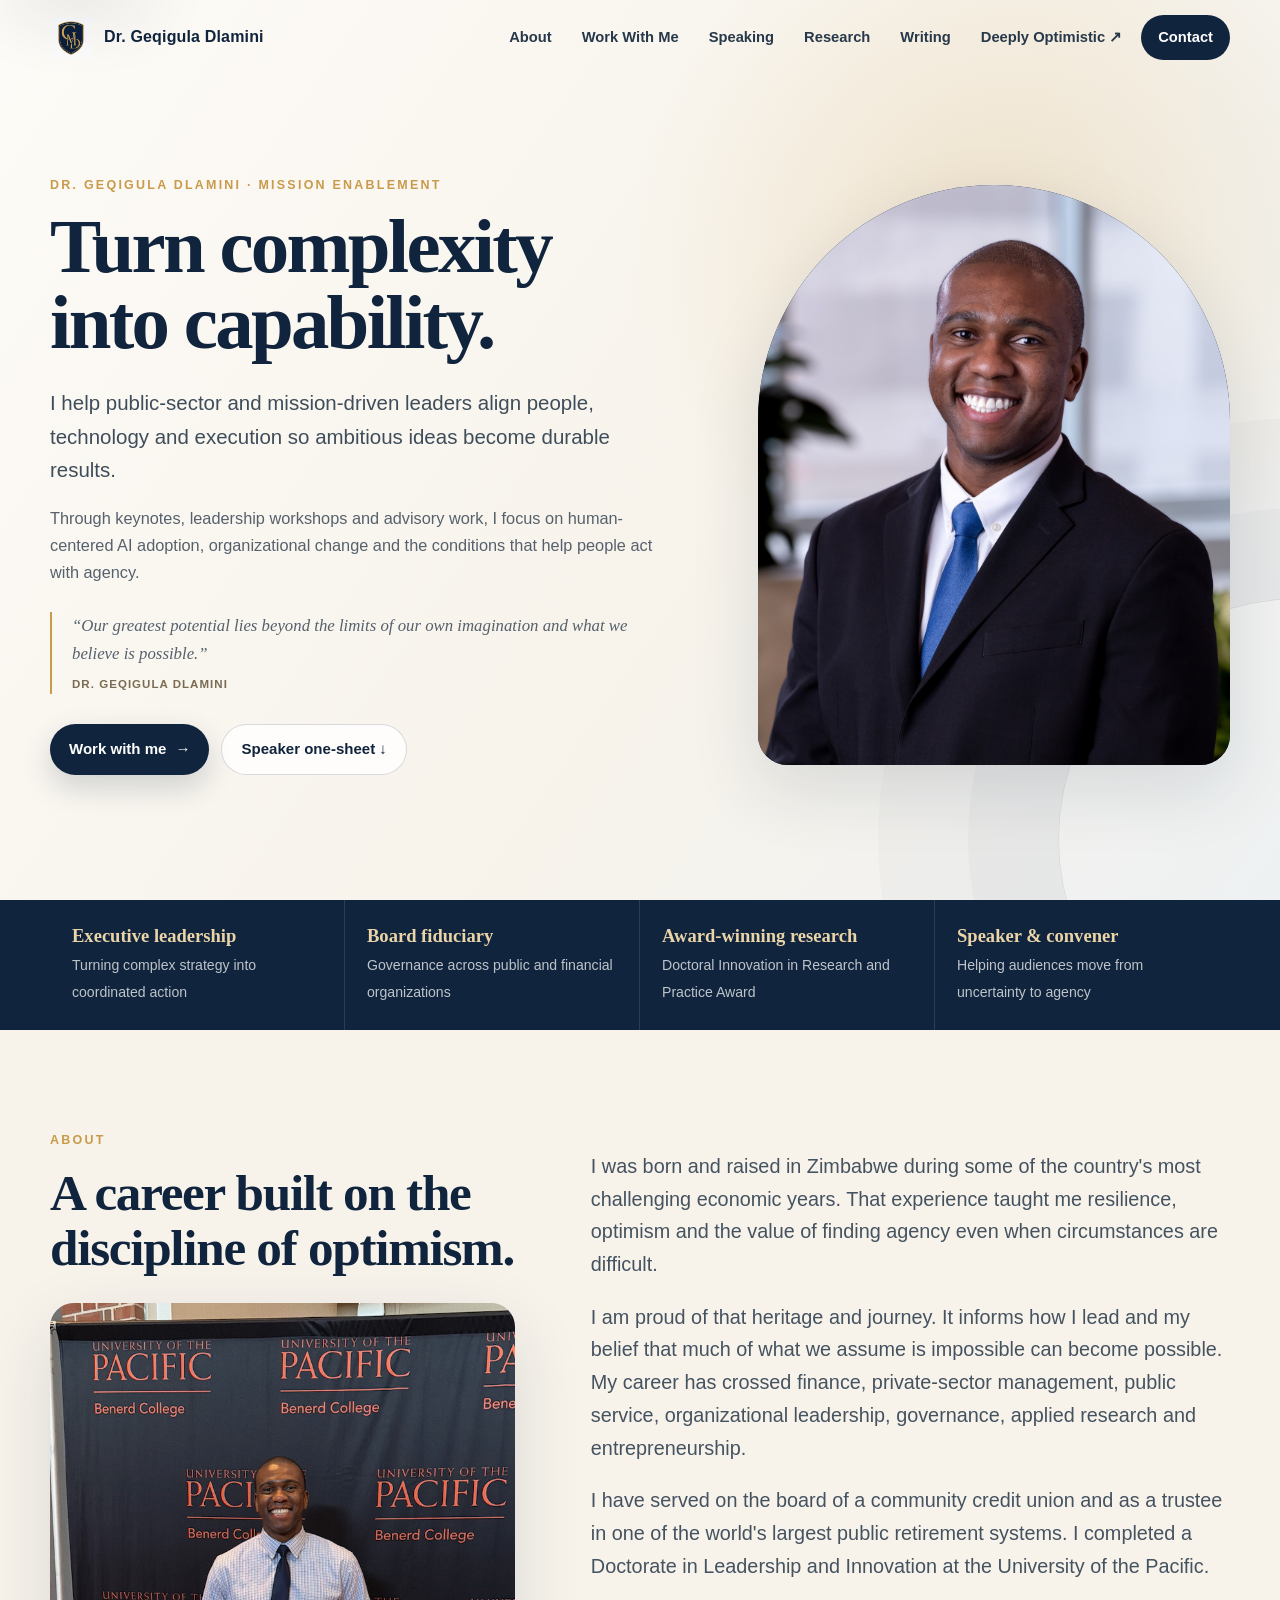
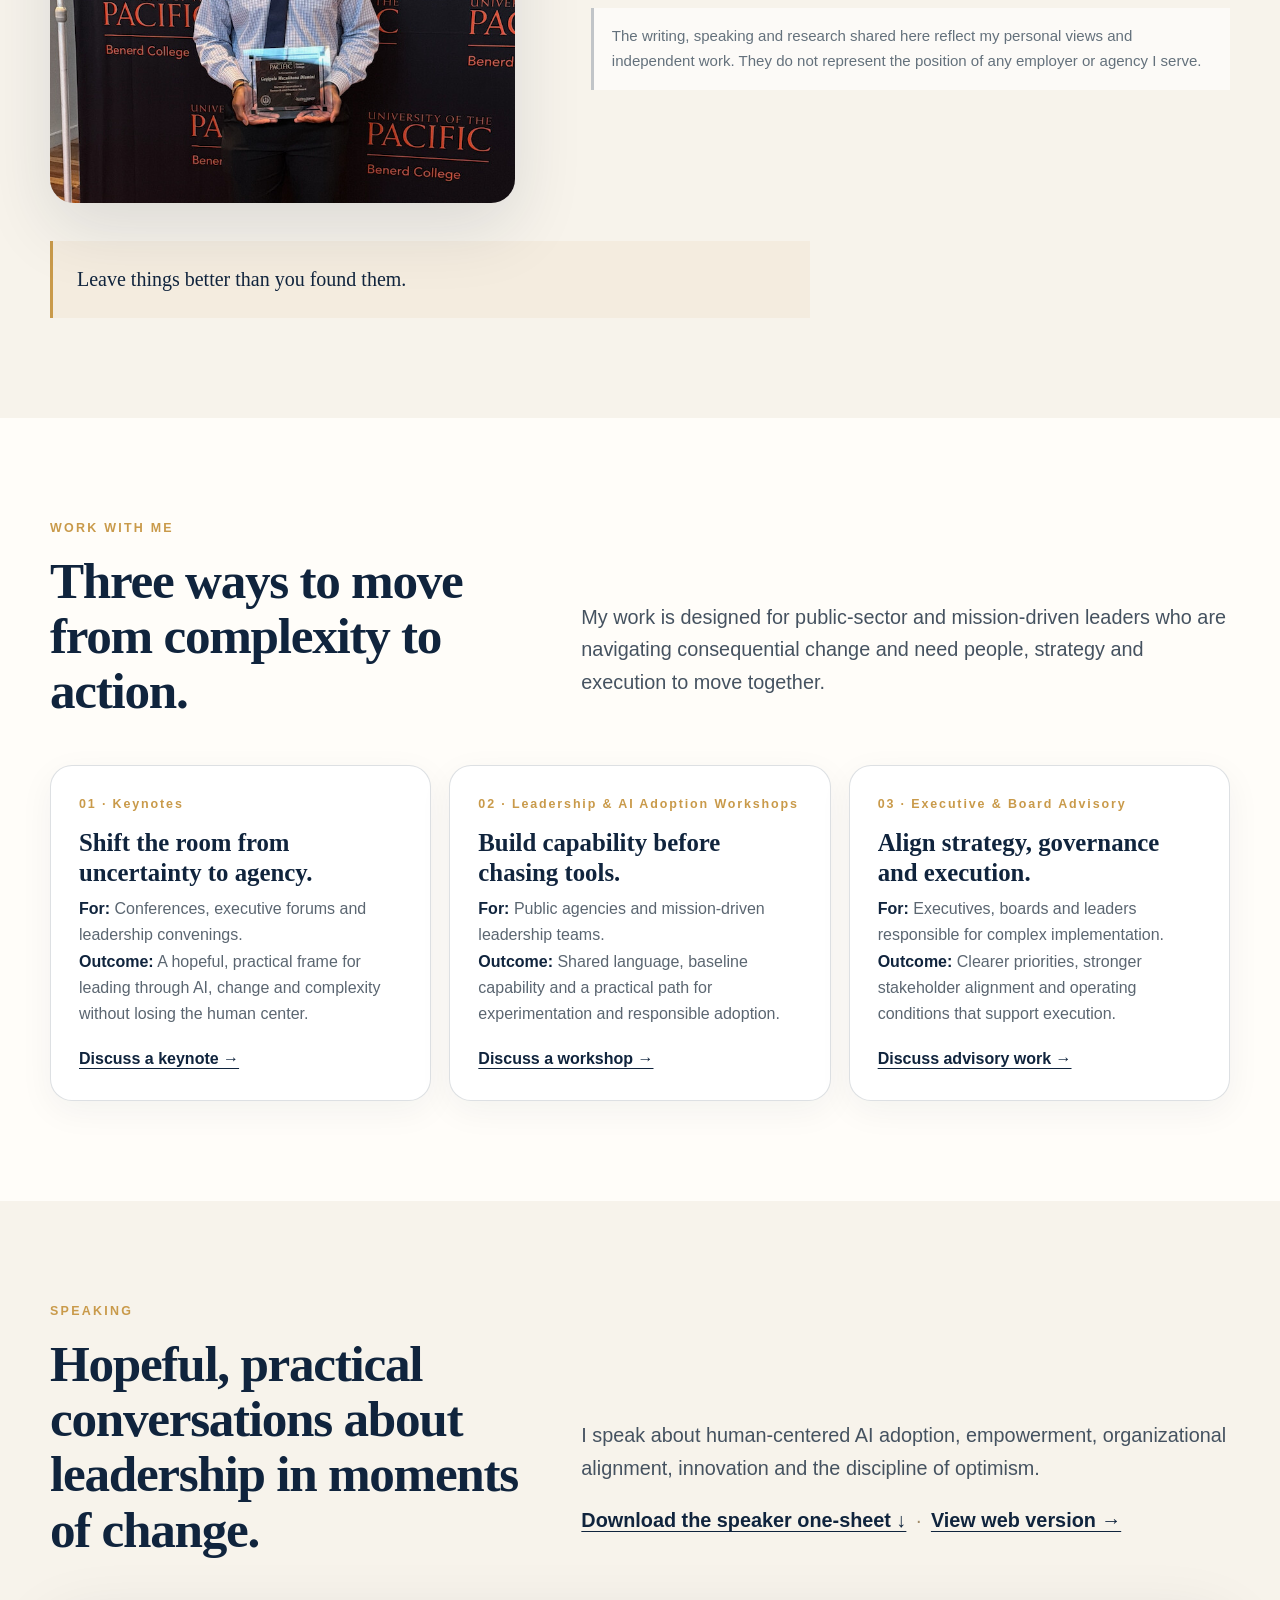
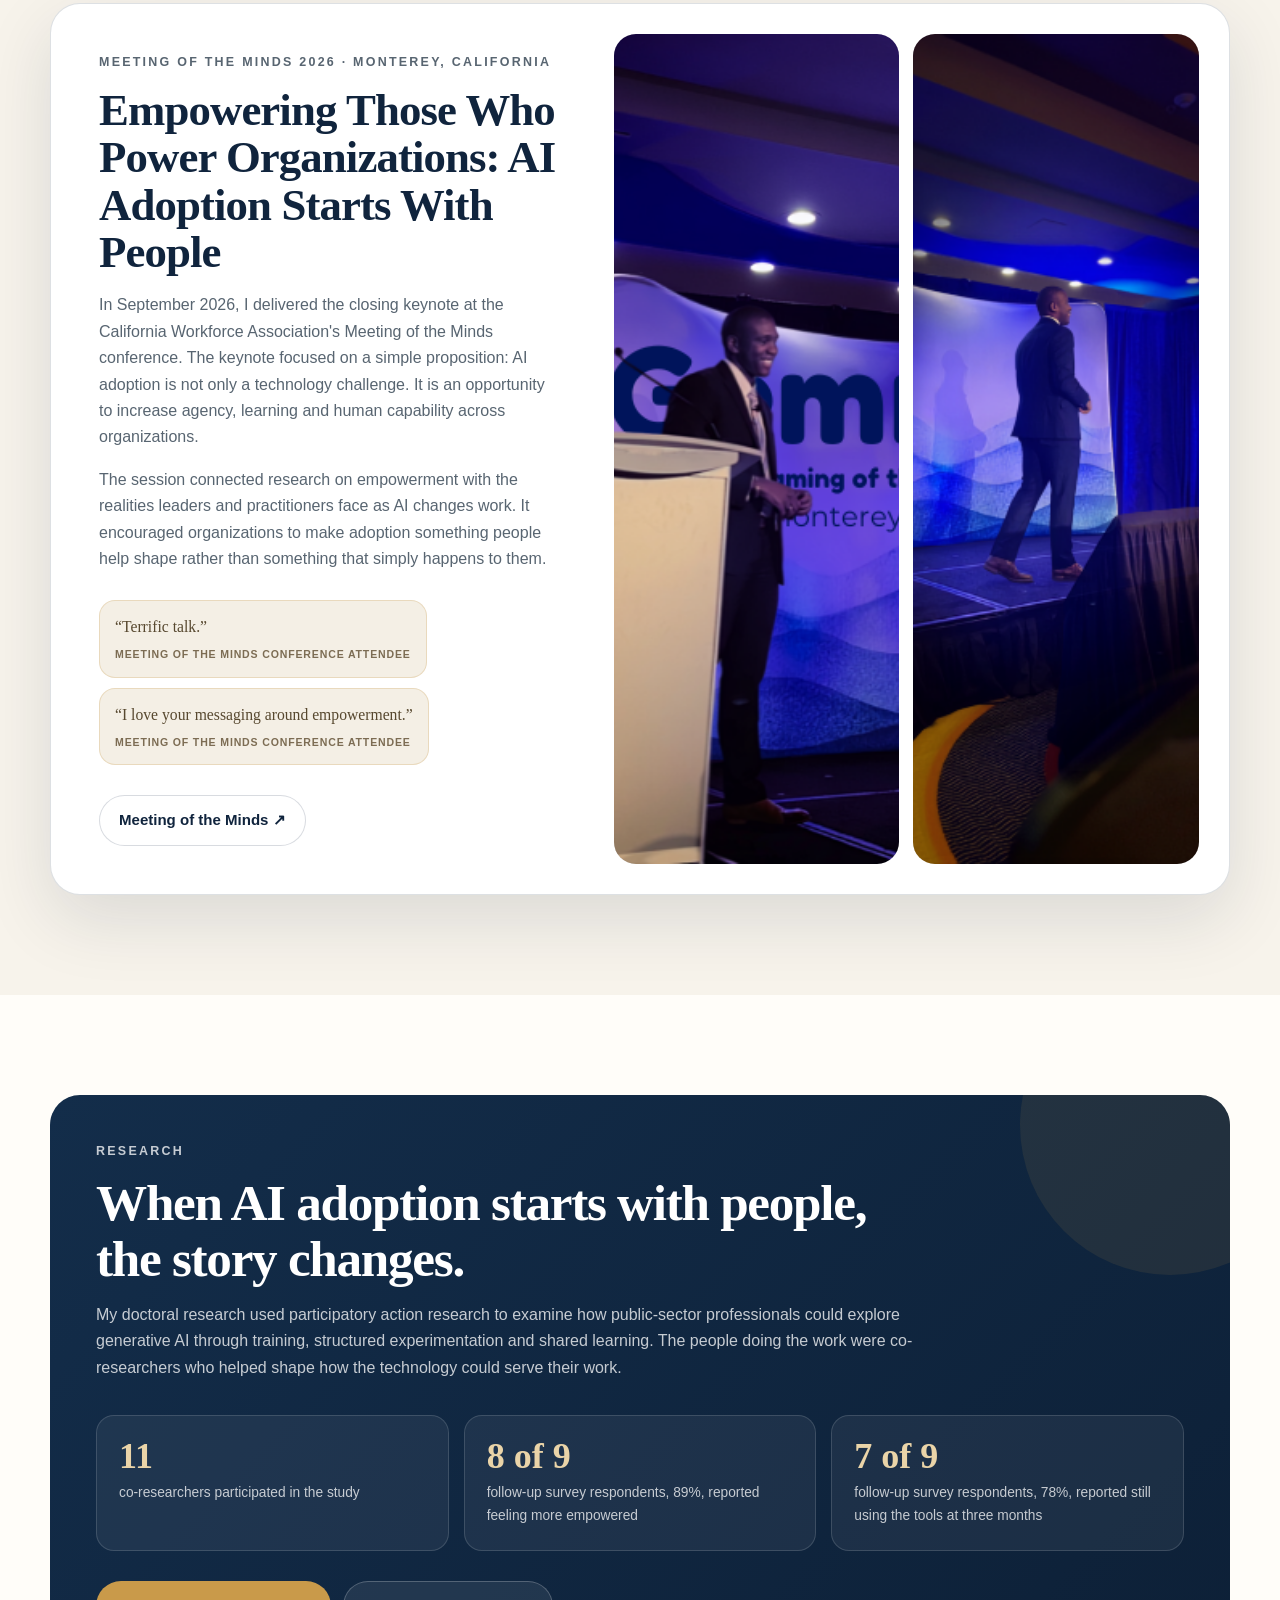
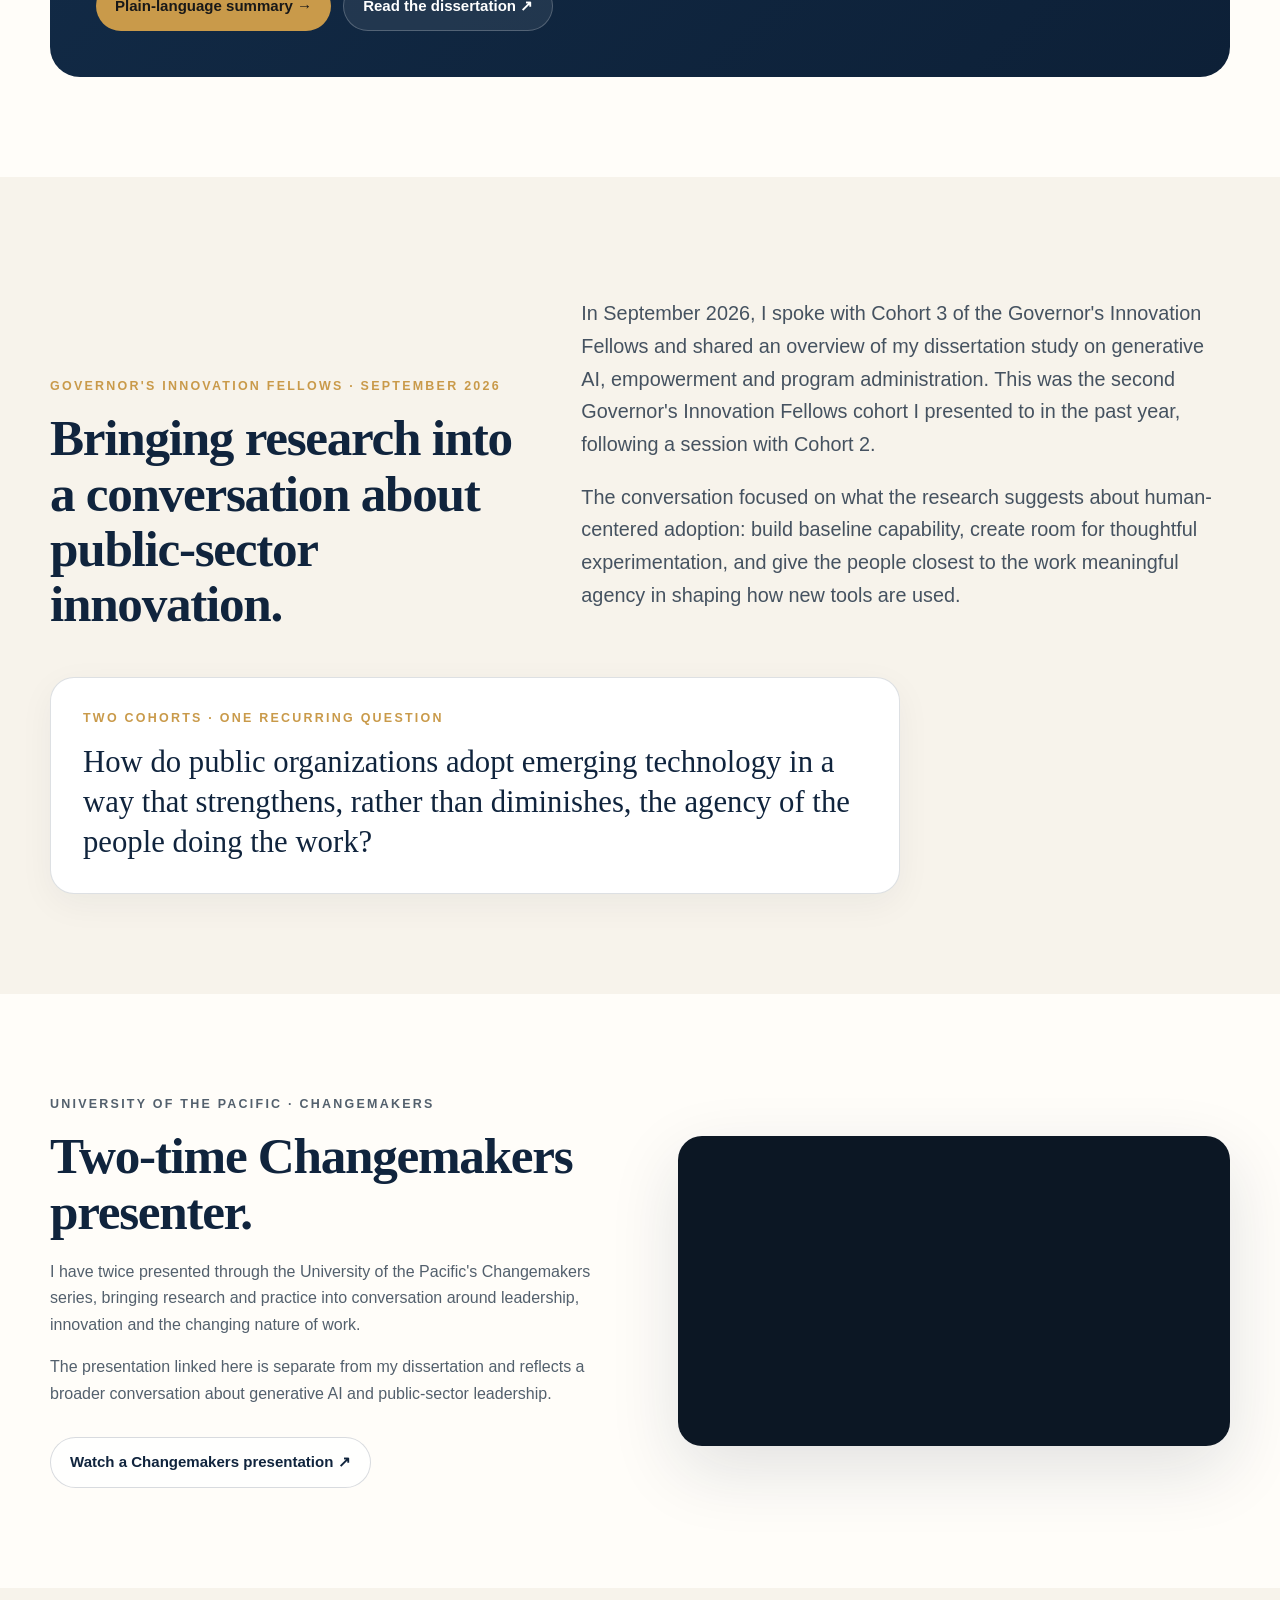
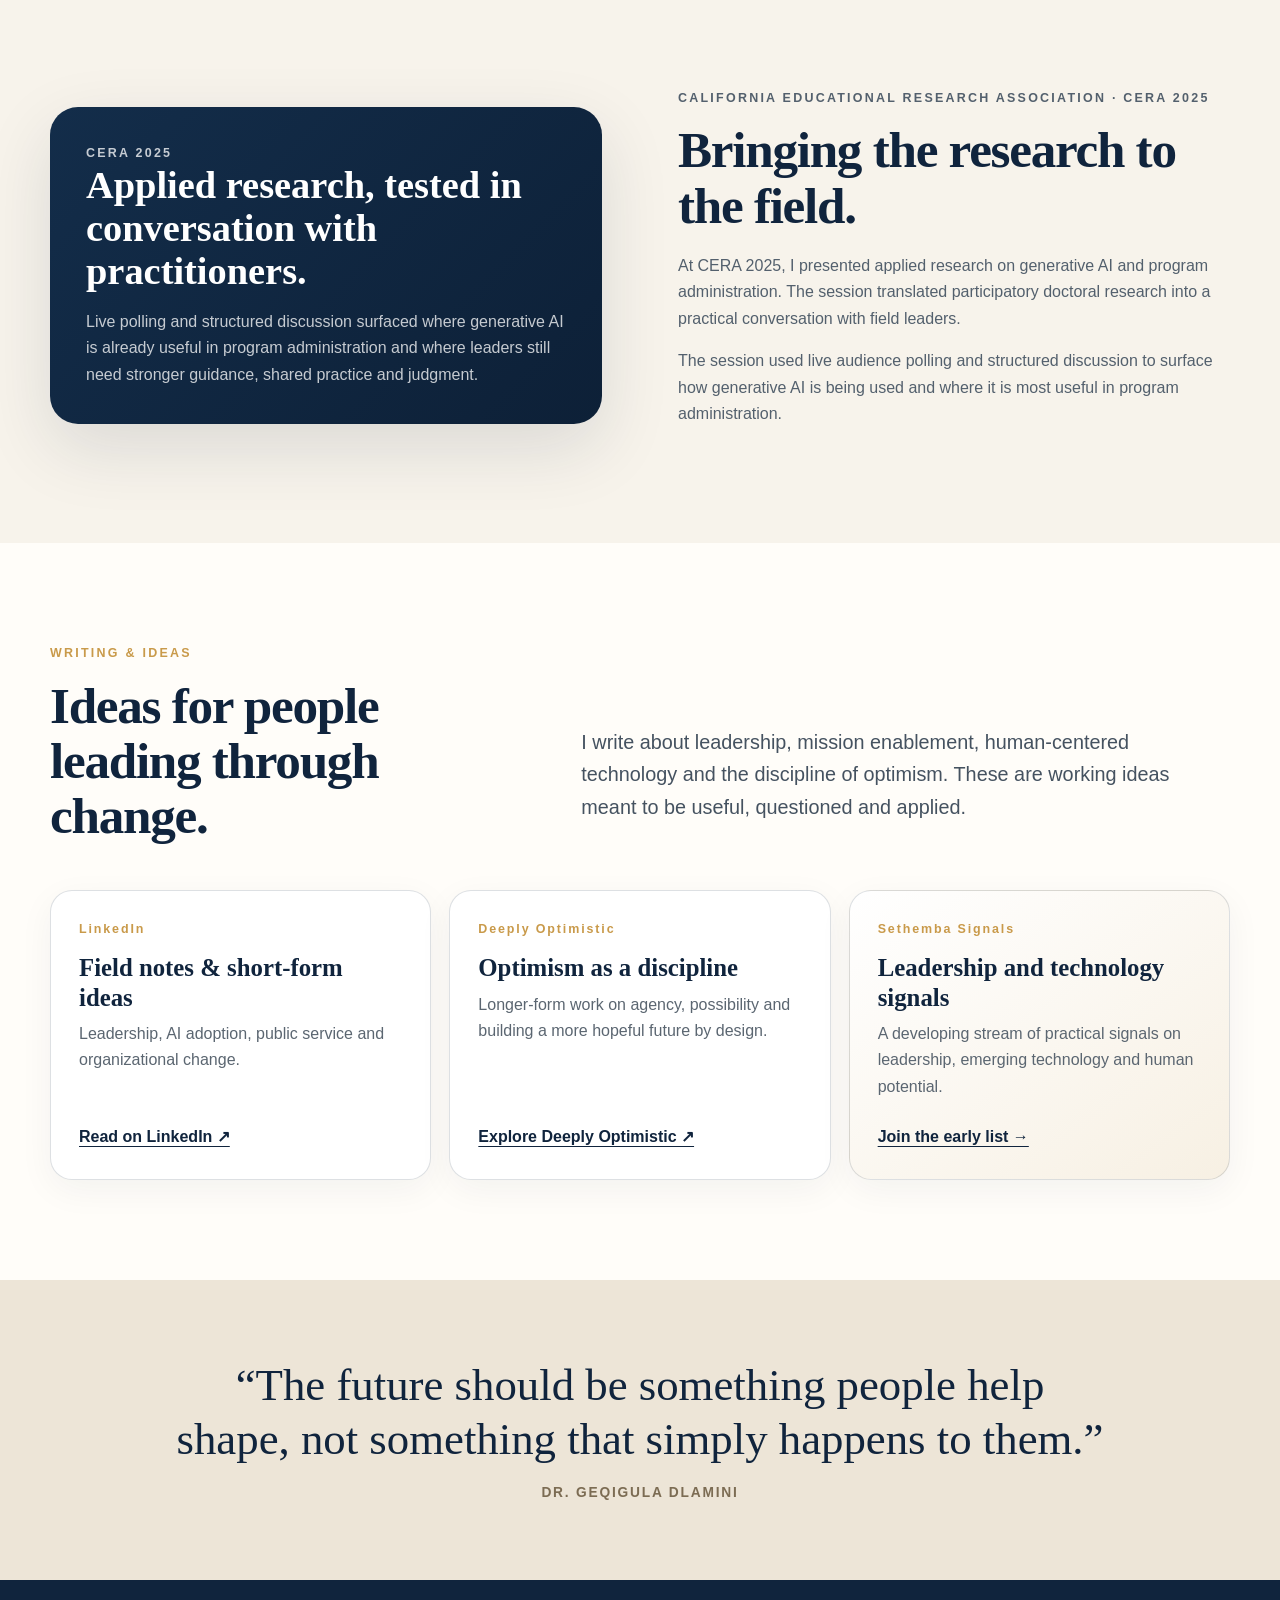
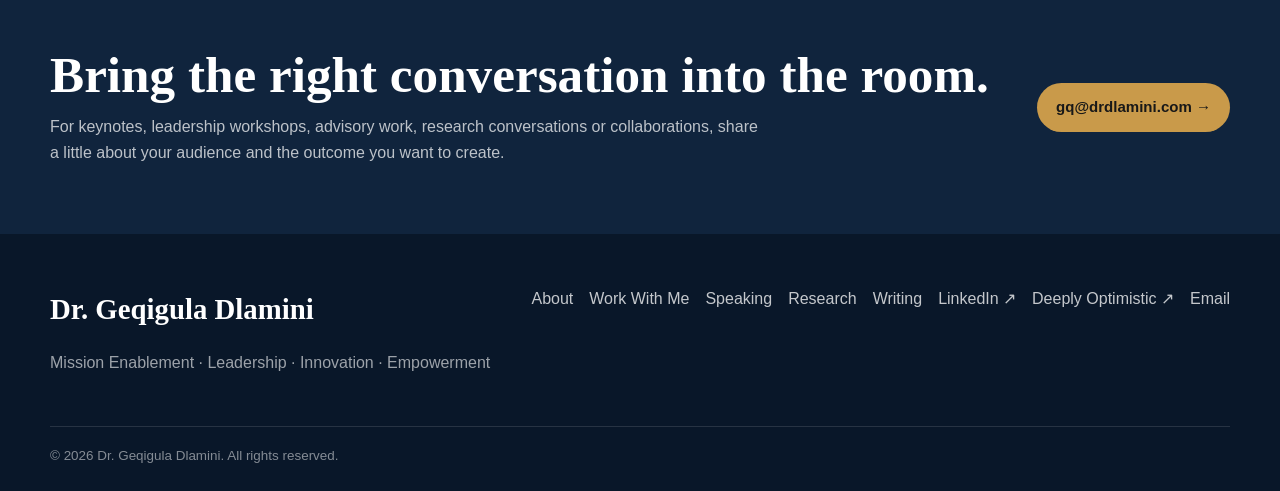
==== commit f908e437: "Reposition site around mission enablement and clear offers" ====
--- a/index.html
+++ b/index.html
@@ -3,13 +3,13 @@
 <head>
   <meta charset="utf-8">
   <meta name="viewport" content="width=device-width, initial-scale=1">
-  <title>Dr. Geqigula Dlamini | Leadership, Innovation & Human Potential</title>
-  <meta name="description" content="Dr. Geqigula Dlamini is a public-sector executive, strategist, researcher and speaker working at the intersection of leadership, innovation and human potential.">
+  <title>Dr. Geqigula Dlamini | Mission Enablement, Leadership & Human-Centered AI</title>
+  <meta name="description" content="Dr. Geqigula Dlamini helps public-sector and mission-driven leaders turn complex change into durable results through keynotes, workshops, advisory work and research on human-centered AI adoption.">
   <link rel="canonical" href="https://drdlamini.com/">
   <meta property="og:type" content="website">
   <meta property="og:url" content="https://drdlamini.com/">
-  <meta property="og:title" content="Dr. Geqigula Dlamini | Leadership, Innovation & Human Potential">
-  <meta property="og:description" content="Leadership. Innovation. Empowerment. Mission.">
+  <meta property="og:title" content="Dr. Geqigula Dlamini | Turn Complexity Into Capability">
+  <meta property="og:description" content="Mission enablement for public-sector and mission-driven leaders navigating AI, organizational change and complex implementation.">
   <meta property="og:image" content="https://drdlamini.com/assets/img/hero-portrait.jpg">
   <meta name="twitter:card" content="summary_large_image">
   <link rel="icon" href="assets/img/gmd-logo.png" type="image/png">
@@ -21,57 +21,254 @@
     "honorificPrefix":"Dr.",
     "alternateName":"GQ Dlamini",
     "url":"https://drdlamini.com/",
+    "email":"mailto:gq@drdlamini.com",
+    "jobTitle":"Executive leader, speaker and advisor on mission enablement and human-centered AI adoption",
+    "knowsAbout":["Mission enablement","Leadership","Human-centered AI adoption","Organizational change","Governance","Public-sector innovation"],
     "sameAs":[
       "https://www.linkedin.com/in/gdlamini",
       "https://deeplyoptimistic.com/",
       "https://scholarlycommons.pacific.edu/uop_etds/4322/"
-    ],
-    "jobTitle":"Public-sector executive, strategist, researcher and speaker"
+    ]
   }</script>
 </head>
 <body>
 <a class="skip-link" href="#main">Skip to content</a>
+
 <header class="site-header">
   <div class="wrap navbar">
-    <a class="brand" href="#top"><img src="assets/img/gmd-logo.png" alt="GMD crest"><span>Dr. Geqigula Dlamini</span></a>
-    <button class="menu-btn" aria-label="Open navigation" aria-expanded="false"><svg viewBox="0 0 24 24" fill="none" stroke="currentColor" stroke-width="2"><path d="M4 7h16M4 12h16M4 17h16"/></svg></button>
+    <a class="brand" href="#top">
+      <img src="assets/img/gmd-logo.png" alt="GMD crest">
+      <span>Dr. Geqigula Dlamini</span>
+    </a>
+    <button class="menu-btn" aria-label="Open navigation" aria-expanded="false">
+      <svg viewBox="0 0 24 24" fill="none" stroke="currentColor" stroke-width="2"><path d="M4 7h16M4 12h16M4 17h16"/></svg>
+    </button>
     <nav class="nav-links" aria-label="Primary">
-      <a href="#about">About</a><a href="#work">Work</a><a href="#speaking">Speaking</a><a href="#research">Research</a>
+      <a href="#about">About</a>
+      <a href="#work">Work With Me</a>
+      <a href="#speaking">Speaking</a>
+      <a href="#research">Research</a>
+      <a href="#writing">Writing</a>
       <a href="https://deeplyoptimistic.com/" target="_blank" rel="noopener">Deeply Optimistic ↗</a>
-      <a class="nav-cta" href="mailto:GQ@deeplyoptimistic.com?subject=Speaking%20%26%20Collaboration%20Inquiry">Speaking & Collaborations</a>
+      <a class="nav-cta" href="mailto:gq@drdlamini.com?subject=Speaking%20%26%20Collaboration%20Inquiry">Contact</a>
     </nav>
   </div>
 </header>
+
 <main id="main">
-<section class="hero" id="top"><div class="wrap hero-grid">
-  <div class="hero-copy reveal"><p class="eyebrow">Leadership · Innovation · Empowerment · Mission</p><h1 class="display">Dr. Geqigula Dlamini</h1><p class="statement">Public-sector executive, strategist, researcher, and speaker working on the connective problems that determine whether people and institutions can turn ambitious ideas into durable impact.</p><p class="hero-quote">“Our greatest potential lies beyond the limits of our own imagination and what we believe is possible.”</p><div class="actions"><a class="btn btn-primary" href="mailto:GQ@deeplyoptimistic.com?subject=Speaking%20%26%20Collaboration%20Inquiry">Speaking & Collaborations <span aria-hidden="true">→</span></a><a class="btn btn-secondary" href="#about">Explore my work</a></div></div>
-  <div class="hero-visual reveal"><div class="portrait-frame"><img src="assets/img/hero-portrait.jpg" alt="Portrait of Dr. Geqigula Dlamini"></div></div>
-</div></section>
-<section class="cred-strip"><div class="wrap cred-grid"><div class="cred-item"><strong>Public-sector executive</strong><span>Leading complex statewide implementation</span></div><div class="cred-item"><strong>Board fiduciary</strong><span>Governance across public and financial institutions</span></div><div class="cred-item"><strong>Doctoral Innovation in Research and Practice Award</strong><span>Benerd College, University of the Pacific</span></div><div class="cred-item"><strong>Speaker & convener</strong><span>Turning complexity into shared direction</span></div></div></section>
-<section class="section section-cream" id="about"><div class="wrap"><div class="about-layout"><div class="about-intro reveal"><p class="eyebrow">About</p><h2 class="section-title">A career built on the discipline of optimism.</h2><figure class="about-photo"><img src="assets/img/about-award.jpg" alt="Dr. Geqigula Dlamini holding the University of the Pacific Doctoral Innovation in Research and Practice Award"></figure></div><div class="lede about-copy reveal"><p>I was born and raised in Zimbabwe during some of the country's most challenging economic years. That experience taught me resilience, optimism and the value of finding agency even when circumstances are difficult.</p><p>I am proud of that heritage and journey. It informs how I lead and my perspective that so much of what we believe is impossible is possible. My career has crossed finance, private-sector management, public service, statewide education leadership, governance, applied research and entrepreneurship.</p><p>I have served on the board of a community credit union and as a trustee in one of the world's largest public retirement systems, and I completed a Doctorate in Leadership and Innovation at the University of the Pacific.</p><p class="boundary-note">The writing, speaking and research shared here reflect my personal views and independent work, and do not represent the position of any employer or agency I serve.</p></div></div><div class="pull reveal">Leave things better than you found them.</div></div></section>
-<section class="section" id="work"><div class="wrap"><div class="section-head reveal"><div><p class="eyebrow">The work</p><h2 class="section-title">I build the connective tissue complex organizations need.</h2></div><p class="lede">The breadth matters because complex problems rarely stay inside one lane. I do my best work where the problem is important, the stakeholders are different, and the path forward is not obvious.</p></div><div class="card-grid"><article class="card reveal"><span class="card-number">01</span><h3>Lead complex systems</h3><p>Stand up new functions, move significant resources through complicated delivery systems, and build operating structures that hold across independent organizations.</p></article><article class="card reveal"><span class="card-number">02</span><h3>Build human-centered innovation</h3><p>Use evidence, experimentation and the expertise closest to the work to adopt new tools without losing judgment, agency or mission.</p></article><article class="card reveal"><span class="card-number">03</span><h3>Convene across boundaries</h3><p>Create spaces where executives, practitioners, public agencies, advocates and partners can move from different interests toward shared direction.</p></article></div></div></section>
-<section class="section section-cream" id="speaking"><div class="wrap"><div class="section-head reveal"><div><p class="eyebrow">Speaking</p><h2 class="section-title">Hopeful, practical conversations about leadership in moments of change.</h2></div><p class="lede">I speak about human-centered AI adoption, empowerment, organizational alignment, innovation and the discipline of optimism—with the goal of leaving people more hopeful, more practical and more capable of acting than when we started.</p></div><article class="event-feature reveal"><div class="event-copy"><p class="eyebrow">Meeting of the Minds 2026 · Monterey, California</p><h3>Empowering Those Who Power Organizations: AI Adoption Starts With People</h3><p>In September 2026, I delivered the closing keynote at the California Workforce Association's Meeting of the Minds conference. The keynote focused on a simple proposition: AI adoption is not only a technology challenge—it is an opportunity to increase agency, learning and human capability across organizations.</p><p>The session connected research on empowerment with the realities leaders and practitioners face as AI changes work, encouraging organizations to make adoption something people help shape rather than something that simply happens to them.</p><div class="review-row" aria-label="Audience feedback"><blockquote class="review-chip">“Terrific talk.”</blockquote><blockquote class="review-chip">“I love your messaging around empowerment.”</blockquote></div><div class="actions"><a class="btn btn-secondary" href="https://mmm.calworkforce.org/" target="_blank" rel="noopener">Meeting of the Minds ↗</a></div></div><div class="event-gallery event-gallery-portrait"><figure><img src="assets/img/meeting-of-minds-1-hq.png" alt="Dr. Geqigula Dlamini delivering the Meeting of the Minds 2026 closing keynote"></figure><figure><img src="assets/img/meeting-of-minds-2-hq.png" alt="Dr. Geqigula Dlamini on stage during the Meeting of the Minds 2026 keynote"></figure></div></article></div></section>
-<section class="section" id="research"><div class="wrap"><div class="research-panel reveal"><p class="eyebrow">Research</p><h2 class="section-title">When AI adoption starts with people, the story changes.</h2><p>My doctoral research used participatory action research to examine how public-sector professionals could explore generative AI through training, structured experimentation and shared learning. The people doing the work were not treated simply as end-users of a rollout; they were co-researchers who helped shape how the technology could serve their work.</p><div class="research-stats"><div class="research-stat"><strong>11</strong><span>co-researchers in the participatory study</span></div><div class="research-stat"><strong>89%</strong><span>reported feeling more empowered after the study</span></div><div class="research-stat"><strong>78%</strong><span>were still using the tools at three-month follow-up</span></div></div><div class="actions"><a class="btn btn-gold" href="https://scholarlycommons.pacific.edu/uop_etds/4322/" target="_blank" rel="noopener">Read the dissertation ↗</a></div></div></div></section>
-<section class="section section-cream" id="governors-fellows"><div class="wrap"><div class="section-head reveal"><div><p class="eyebrow">Governor's Innovation Fellows · September 2026</p><h2 class="section-title">Bringing the dissertation into a conversation about public-sector innovation.</h2></div><div class="lede"><p>In September 2026, I spoke with Cohort 3 of the Governor's Innovation Fellows and shared an overview of my dissertation study on generative AI, empowerment and program administration. This was the second Governor's Innovation Fellows cohort I have presented to in the past year, following a session with Cohort 2.</p><p>The conversation focused on what the research suggests about human-centered adoption: build baseline capability, create room for thoughtful experimentation, and give the people closest to the work meaningful agency in shaping how new tools are used.</p></div></div><div class="event-gallery event-gallery-landscape reveal"><figure><img src="assets/img/governors-innovation-fellows-1-hq.png" alt="Dr. Geqigula Dlamini presenting an overview of his dissertation study to the Governor's Innovation Fellows"></figure><figure><img src="assets/img/governors-innovation-fellows-2-hq.png" alt="Governor's Innovation Fellows in discussion during Dr. Dlamini's dissertation overview"></figure></div></div></section>
-<section class="section" id="changemakers"><div class="wrap split"><div class="copy reveal"><p class="eyebrow">University of the Pacific · Changemakers</p><h2 class="section-title">Two-time Changemakers presenter.</h2><p>I have twice presented through the University of the Pacific's Changemakers series, bringing research and practice into conversation around leadership, innovation and the changing nature of work.</p><p>The presentation linked here is separate from my dissertation and reflects a broader conversation about generative AI and public-sector leadership.</p><div class="actions"><a class="btn btn-secondary" href="https://www.youtube.com/watch?v=AJW-Kt0LcdU" target="_blank" rel="noopener">Watch a Changemakers presentation ↗</a></div></div><div class="video-shell reveal"><iframe loading="lazy" src="https://www.youtube-nocookie.com/embed/AJW-Kt0LcdU" title="Dr. Geqigula Dlamini Changemakers presentation" allow="accelerometer; autoplay; clipboard-write; encrypted-media; gyroscope; picture-in-picture; web-share" allowfullscreen></iframe></div></div></section>
-<section class="section section-cream" id="cera"><div class="wrap split"><div class="photo-shell reveal"><img src="assets/img/cera-2025-hq.png" alt="Dr. Geqigula Dlamini presenting at the CERA 2025 conference on generative AI for multilingual education program administration" loading="lazy"><span class="photo-caption">CERA 2025 · Empowering Educators through Research and Data</span></div><div class="copy reveal"><p class="eyebrow">California Educational Research Association · CERA 2025</p><h2 class="section-title">Bringing the research to the field.</h2><p>At CERA 2025, I presented “Empowering State-Level Multilingual Education Leaders: Harnessing Generative Artificial Intelligence for Program Administration”—translating the participatory research behind my doctoral work into a working session for the people who administer these programs statewide.</p><p>The session engaged multilingual education leaders directly, using live audience polling and structured discussion to surface how generative AI is actually being used—and where it is most needed—in program administration.</p></div></div></section>
-<section class="quote-band"><div class="wrap"><blockquote class="quote reveal">“The future should be something people help shape—not something that simply happens to them.”<cite>Dr. Geqigula Dlamini</cite></blockquote></div></section>
-<section class="cta-band" id="contact"><div class="wrap cta-inner"><div><h2>Bring the right conversation into the room.</h2><p>For keynotes, panels, leadership sessions, research conversations or collaborations, share a little about your audience and what you want them to leave with.</p></div><a class="btn btn-gold" href="mailto:GQ@deeplyoptimistic.com?subject=Speaking%20%26%20Collaboration%20Inquiry">Speaking & Collaborations →</a></div></section>
+<section class="hero" id="top">
+  <div class="wrap hero-grid">
+    <div class="hero-copy reveal">
+      <p class="eyebrow">Dr. Geqigula Dlamini · Mission Enablement</p>
+      <h1 class="display">Turn complexity into capability.</h1>
+      <p class="statement">I help public-sector and mission-driven leaders align people, technology and execution so ambitious ideas become durable results.</p>
+      <p class="hero-support">Through keynotes, leadership workshops and advisory work, I focus on human-centered AI adoption, organizational change and the conditions that help people act with agency.</p>
+      <blockquote class="hero-quote">“Our greatest potential lies beyond the limits of our own imagination and what we believe is possible.”<cite>Dr. Geqigula Dlamini</cite></blockquote>
+      <div class="actions">
+        <a class="btn btn-primary" href="#work">Work with me <span aria-hidden="true">→</span></a>
+        <a class="btn btn-secondary" href="assets/dr-dlamini-speaker-one-sheet.pdf" download>Speaker one-sheet ↓</a>
+      </div>
+    </div>
+    <div class="hero-visual reveal">
+      <div class="portrait-frame"><img src="assets/img/hero-portrait.jpg" alt="Portrait of Dr. Geqigula Dlamini"></div>
+    </div>
+  </div>
+</section>
+
+<section class="cred-strip">
+  <div class="wrap cred-grid">
+    <div class="cred-item"><strong>Executive leadership</strong><span>Turning complex strategy into coordinated action</span></div>
+    <div class="cred-item"><strong>Board fiduciary</strong><span>Governance across public and financial organizations</span></div>
+    <div class="cred-item"><strong>Award-winning research</strong><span>Doctoral Innovation in Research and Practice Award</span></div>
+    <div class="cred-item"><strong>Speaker & convener</strong><span>Helping audiences move from uncertainty to agency</span></div>
+  </div>
+</section>
+
+<section class="section section-cream" id="about">
+  <div class="wrap">
+    <div class="about-layout">
+      <div class="about-intro reveal">
+        <p class="eyebrow">About</p>
+        <h2 class="section-title">A career built on the discipline of optimism.</h2>
+        <figure class="about-photo"><img src="assets/img/about-award.jpg" alt="Dr. Geqigula Dlamini holding the University of the Pacific Doctoral Innovation in Research and Practice Award"></figure>
+      </div>
+      <div class="lede about-copy reveal">
+        <p>I was born and raised in Zimbabwe during some of the country's most challenging economic years. That experience taught me resilience, optimism and the value of finding agency even when circumstances are difficult.</p>
+        <p>I am proud of that heritage and journey. It informs how I lead and my belief that much of what we assume is impossible can become possible. My career has crossed finance, private-sector management, public service, organizational leadership, governance, applied research and entrepreneurship.</p>
+        <p>I have served on the board of a community credit union and as a trustee in one of the world's largest public retirement systems. I completed a Doctorate in Leadership and Innovation at the University of the Pacific.</p>
+        <p class="boundary-note">The writing, speaking and research shared here reflect my personal views and independent work. They do not represent the position of any employer or agency I serve.</p>
+      </div>
+    </div>
+    <div class="pull reveal">Leave things better than you found them.</div>
+  </div>
+</section>
+
+<section class="section" id="work">
+  <div class="wrap">
+    <div class="section-head reveal">
+      <div><p class="eyebrow">Work with me</p><h2 class="section-title">Three ways to move from complexity to action.</h2></div>
+      <p class="lede">My work is designed for public-sector and mission-driven leaders who are navigating consequential change and need people, strategy and execution to move together.</p>
+    </div>
+    <div class="card-grid offer-grid">
+      <article class="card offer-card reveal">
+        <span class="card-number">01 · Keynotes</span>
+        <h3>Shift the room from uncertainty to agency.</h3>
+        <p><strong>For:</strong> Conferences, executive forums and leadership convenings.</p>
+        <p><strong>Outcome:</strong> A hopeful, practical frame for leading through AI, change and complexity without losing the human center.</p>
+        <a class="text-link" href="mailto:gq@drdlamini.com?subject=Keynote%20Inquiry">Discuss a keynote →</a>
+      </article>
+      <article class="card offer-card reveal">
+        <span class="card-number">02 · Leadership & AI Adoption Workshops</span>
+        <h3>Build capability before chasing tools.</h3>
+        <p><strong>For:</strong> Public agencies and mission-driven leadership teams.</p>
+        <p><strong>Outcome:</strong> Shared language, baseline capability and a practical path for experimentation and responsible adoption.</p>
+        <a class="text-link" href="mailto:gq@drdlamini.com?subject=Leadership%20%26%20AI%20Workshop%20Inquiry">Discuss a workshop →</a>
+      </article>
+      <article class="card offer-card reveal">
+        <span class="card-number">03 · Executive & Board Advisory</span>
+        <h3>Align strategy, governance and execution.</h3>
+        <p><strong>For:</strong> Executives, boards and leaders responsible for complex implementation.</p>
+        <p><strong>Outcome:</strong> Clearer priorities, stronger stakeholder alignment and operating conditions that support execution.</p>
+        <a class="text-link" href="mailto:gq@drdlamini.com?subject=Advisory%20Inquiry">Discuss advisory work →</a>
+      </article>
+    </div>
+  </div>
+</section>
+
+<section class="section section-cream" id="speaking">
+  <div class="wrap">
+    <div class="section-head reveal">
+      <div><p class="eyebrow">Speaking</p><h2 class="section-title">Hopeful, practical conversations about leadership in moments of change.</h2></div>
+      <div class="lede">
+        <p>I speak about human-centered AI adoption, empowerment, organizational alignment, innovation and the discipline of optimism.</p>
+        <p><a class="text-link" href="assets/dr-dlamini-speaker-one-sheet.pdf" download>Download the speaker one-sheet ↓</a> <span class="muted-separator">·</span> <a class="text-link" href="speaker-one-sheet.html">View web version →</a></p>
+      </div>
+    </div>
+
+    <article class="event-feature reveal">
+      <div class="event-copy">
+        <p class="eyebrow">Meeting of the Minds 2026 · Monterey, California</p>
+        <h3>Empowering Those Who Power Organizations: AI Adoption Starts With People</h3>
+        <p>In September 2026, I delivered the closing keynote at the California Workforce Association's Meeting of the Minds conference. The keynote focused on a simple proposition: AI adoption is not only a technology challenge. It is an opportunity to increase agency, learning and human capability across organizations.</p>
+        <p>The session connected research on empowerment with the realities leaders and practitioners face as AI changes work. It encouraged organizations to make adoption something people help shape rather than something that simply happens to them.</p>
+        <div class="review-row" aria-label="Audience feedback">
+          <blockquote class="review-chip"><span>“Terrific talk.”</span><cite>Meeting of the Minds conference attendee</cite></blockquote>
+          <blockquote class="review-chip"><span>“I love your messaging around empowerment.”</span><cite>Meeting of the Minds conference attendee</cite></blockquote>
+        </div>
+        <div class="actions"><a class="btn btn-secondary" href="https://mmm.calworkforce.org/" target="_blank" rel="noopener">Meeting of the Minds ↗</a></div>
+      </div>
+      <div class="event-gallery event-gallery-portrait">
+        <figure><img src="assets/img/meeting-of-minds-1-hq.png" alt="Dr. Geqigula Dlamini delivering the Meeting of the Minds 2026 closing keynote"></figure>
+        <figure><img src="assets/img/meeting-of-minds-2-hq.png" alt="Dr. Geqigula Dlamini on stage during the Meeting of the Minds 2026 keynote"></figure>
+      </div>
+    </article>
+  </div>
+</section>
+
+<section class="section" id="research">
+  <div class="wrap">
+    <div class="research-panel reveal">
+      <p class="eyebrow">Research</p>
+      <h2 class="section-title">When AI adoption starts with people, the story changes.</h2>
+      <p>My doctoral research used participatory action research to examine how public-sector professionals could explore generative AI through training, structured experimentation and shared learning. The people doing the work were co-researchers who helped shape how the technology could serve their work.</p>
+      <div class="research-stats">
+        <div class="research-stat"><strong>11</strong><span>co-researchers participated in the study</span></div>
+        <div class="research-stat"><strong>8 of 9</strong><span>follow-up survey respondents, 89%, reported feeling more empowered</span></div>
+        <div class="research-stat"><strong>7 of 9</strong><span>follow-up survey respondents, 78%, reported still using the tools at three months</span></div>
+      </div>
+      <div class="actions">
+        <a class="btn btn-gold" href="research-summary.html">Plain-language summary →</a>
+        <a class="btn btn-secondary btn-on-dark" href="https://scholarlycommons.pacific.edu/uop_etds/4322/" target="_blank" rel="noopener">Read the dissertation ↗</a>
+      </div>
+    </div>
+  </div>
+</section>
+
+<section class="section section-cream" id="governors-fellows">
+  <div class="wrap">
+    <div class="section-head reveal">
+      <div><p class="eyebrow">Governor's Innovation Fellows · September 2026</p><h2 class="section-title">Bringing research into a conversation about public-sector innovation.</h2></div>
+      <div class="lede">
+        <p>In September 2026, I spoke with Cohort 3 of the Governor's Innovation Fellows and shared an overview of my dissertation study on generative AI, empowerment and program administration. This was the second Governor's Innovation Fellows cohort I presented to in the past year, following a session with Cohort 2.</p>
+        <p>The conversation focused on what the research suggests about human-centered adoption: build baseline capability, create room for thoughtful experimentation, and give the people closest to the work meaningful agency in shaping how new tools are used.</p>
+      </div>
+    </div>
+    <div class="privacy-proof reveal">
+      <p class="eyebrow">Two cohorts · One recurring question</p>
+      <p>How do public organizations adopt emerging technology in a way that strengthens, rather than diminishes, the agency of the people doing the work?</p>
+    </div>
+  </div>
+</section>
+
+<section class="section" id="changemakers">
+  <div class="wrap split">
+    <div class="copy reveal">
+      <p class="eyebrow">University of the Pacific · Changemakers</p>
+      <h2 class="section-title">Two-time Changemakers presenter.</h2>
+      <p>I have twice presented through the University of the Pacific's Changemakers series, bringing research and practice into conversation around leadership, innovation and the changing nature of work.</p>
+      <p>The presentation linked here is separate from my dissertation and reflects a broader conversation about generative AI and public-sector leadership.</p>
+      <div class="actions"><a class="btn btn-secondary" href="https://www.youtube.com/watch?v=AJW-Kt0LcdU" target="_blank" rel="noopener">Watch a Changemakers presentation ↗</a></div>
+    </div>
+    <div class="video-shell reveal"><iframe loading="lazy" src="https://www.youtube-nocookie.com/embed/AJW-Kt0LcdU" title="Dr. Geqigula Dlamini Changemakers presentation" allow="accelerometer; autoplay; clipboard-write; encrypted-media; gyroscope; picture-in-picture; web-share" allowfullscreen></iframe></div>
+  </div>
+</section>
+
+<section class="section section-cream" id="cera">
+  <div class="wrap split">
+    <div class="proof-panel reveal">
+      <p class="eyebrow">CERA 2025</p>
+      <h3>Applied research, tested in conversation with practitioners.</h3>
+      <p>Live polling and structured discussion surfaced where generative AI is already useful in program administration and where leaders still need stronger guidance, shared practice and judgment.</p>
+    </div>
+    <div class="copy reveal">
+      <p class="eyebrow">California Educational Research Association · CERA 2025</p>
+      <h2 class="section-title">Bringing the research to the field.</h2>
+      <p>At CERA 2025, I presented applied research on generative AI and program administration. The session translated participatory doctoral research into a practical conversation with field leaders.</p>
+      <p>The session used live audience polling and structured discussion to surface how generative AI is being used and where it is most useful in program administration.</p>
+    </div>
+  </div>
+</section>
+
+<section class="section" id="writing">
+  <div class="wrap">
+    <div class="section-head reveal">
+      <div><p class="eyebrow">Writing & ideas</p><h2 class="section-title">Ideas for people leading through change.</h2></div>
+      <p class="lede">I write about leadership, mission enablement, human-centered technology and the discipline of optimism. These are working ideas meant to be useful, questioned and applied.</p>
+    </div>
+    <div class="card-grid writing-grid">
+      <article class="card reveal"><span class="card-number">LinkedIn</span><h3>Field notes & short-form ideas</h3><p>Leadership, AI adoption, public service and organizational change.</p><a class="text-link" href="https://www.linkedin.com/in/gdlamini" target="_blank" rel="noopener">Read on LinkedIn ↗</a></article>
+      <article class="card reveal"><span class="card-number">Deeply Optimistic</span><h3>Optimism as a discipline</h3><p>Longer-form work on agency, possibility and building a more hopeful future by design.</p><a class="text-link" href="https://deeplyoptimistic.com/" target="_blank" rel="noopener">Explore Deeply Optimistic ↗</a></article>
+      <article class="card signals-card reveal"><span class="card-number">Sethemba Signals</span><h3>Leadership and technology signals</h3><p>A developing stream of practical signals on leadership, emerging technology and human potential.</p><a class="text-link" href="mailto:gq@drdlamini.com?subject=Join%20Sethemba%20Signals%20Early%20List">Join the early list →</a></article>
+    </div>
+  </div>
+</section>
+
+<section class="quote-band">
+  <div class="wrap"><blockquote class="quote reveal">“The future should be something people help shape, not something that simply happens to them.”<cite>Dr. Geqigula Dlamini</cite></blockquote></div>
+</section>
+
+<section class="cta-band" id="contact">
+  <div class="wrap cta-inner">
+    <div><h2>Bring the right conversation into the room.</h2><p>For keynotes, leadership workshops, advisory work, research conversations or collaborations, share a little about your audience and the outcome you want to create.</p></div>
+    <a class="btn btn-gold" href="mailto:gq@drdlamini.com?subject=Speaking%20%26%20Collaboration%20Inquiry">gq@drdlamini.com →</a>
+  </div>
+</section>
 </main>
-<footer class="site-footer"><div class="wrap"><div class="footer-grid"><div class="footer-brand"><h2>Dr. Geqigula Dlamini</h2><p>Leadership · Innovation · Empowerment · Mission</p></div><nav class="footer-links" aria-label="Footer"><a href="#about">About</a><a href="#speaking">Speaking</a><a href="#research">Research</a><a href="https://www.linkedin.com/in/gdlamini" target="_blank" rel="noopener">LinkedIn ↗</a><a href="https://deeplyoptimistic.com/" target="_blank" rel="noopener">Deeply Optimistic ↗</a><a href="privacy.html">Privacy</a><button class="footer-link-button" type="button" data-cookie-preferences>Cookie Preferences</button><a href="mailto:GQ@deeplyoptimistic.com">Email</a></nav></div><div class="footer-bottom"><span>© <span data-year></span> Dr. Geqigula Dlamini. All rights reserved.</span></div></div></footer>
-<div class="cookie-banner" data-cookie-banner hidden role="region" aria-labelledby="cookie-title">
-  <div class="cookie-banner-inner">
-    <div class="cookie-copy">
-      <strong id="cookie-title">Privacy &amp; analytics</strong>
-      <p>This site uses Google Analytics only with your permission to understand visits and improve the experience. You can accept or decline analytics cookies.</p>
-      <a href="privacy.html">Privacy Policy</a>
-    </div>
-    <div class="cookie-actions">
-      <button class="cookie-btn cookie-btn-secondary" type="button" data-cookie-decline>Decline</button>
-      <button class="cookie-btn cookie-btn-primary" type="button" data-cookie-accept>Accept</button>
-    </div>
-  </div>
-</div>
+
+<footer class="site-footer">
+  <div class="wrap">
+    <div class="footer-grid">
+      <div class="footer-brand"><h2>Dr. Geqigula Dlamini</h2><p>Mission Enablement · Leadership · Innovation · Empowerment</p></div>
+      <nav class="footer-links" aria-label="Footer">
+        <a href="#about">About</a><a href="#work">Work With Me</a><a href="#speaking">Speaking</a><a href="#research">Research</a><a href="#writing">Writing</a>
+        <a href="https://www.linkedin.com/in/gdlamini" target="_blank" rel="noopener">LinkedIn ↗</a>
+        <a href="https://deeplyoptimistic.com/" target="_blank" rel="noopener">Deeply Optimistic ↗</a>
+        <a href="mailto:gq@drdlamini.com">Email</a>
+      </nav>
+    </div>
+    <div class="footer-bottom"><span>© <span data-year></span> Dr. Geqigula Dlamini. All rights reserved.</span></div>
+  </div>
+</footer>
 <script src="assets/js/main.js" defer></script>
 </body>
 </html>
--- a/assets/css/styles.css
+++ b/assets/css/styles.css
@@ -46,7 +46,7 @@
 .hero-grid { display: grid; grid-template-columns: 1.05fr .8fr; gap: clamp(42px, 7vw, 96px); align-items: center; position: relative; z-index: 2; }
 .hero-copy { max-width: 720px; }
 .statement { margin: 26px 0 0; max-width: 670px; color: #3f4d5a; font-size: clamp(1.08rem, 1.6vw, 1.32rem); }
-.hero-quote { margin: 26px 0 0; padding-left: 20px; border-left: 2px solid var(--gold); color: #56616c; font-family: Georgia, "Times New Roman", serif; font-size: 1.05rem; font-style: italic; }
+.hero-quote { margin: 26px 0 0; padding-left: 20px; border-left: 2px solid var(--gold); color: #56616c; font-family: Georgia, "Times New Roman", serif; font-size: 1.05rem; font-style: italic; } .hero-quote cite { display:block; margin-top:8px; font-family:Inter,ui-sans-serif,sans-serif; font-size:.72rem; font-style:normal; font-weight:800; letter-spacing:.09em; text-transform:uppercase; color:#7b6b52; } .hero-support { margin: 18px 0 0; max-width: 670px; color:#56616c; font-size:1.02rem; }
 .hero-visual { position: relative; min-height: 580px; }
 .portrait-frame { position: absolute; inset: 0; border-radius: 240px 240px 30px 30px; overflow: hidden; background: var(--navy); box-shadow: var(--shadow); }
 .portrait-frame img { width: 100%; height: 100%; object-fit: cover; object-position: 50% 22%; }
@@ -82,7 +82,7 @@
 .event-copy h3 { margin: 0; color: var(--navy); font-size: clamp(2rem, 3.5vw, 3.2rem); line-height: 1.06; letter-spacing: -.02em; }
 .event-copy p { color: #586571; }
 .review-row { display: flex; flex-wrap: wrap; gap: 10px; margin-top: 28px; }
-.review-chip { margin: 0; padding: 11px 14px; border-radius: 999px; background: #f4efe5; border: 1px solid rgba(201,154,74,.26); color: #57482f; font-family: Georgia, "Times New Roman", serif; font-size: .98rem; }
+.review-chip { margin: 0; padding: 13px 15px; border-radius: 16px; background: #f4efe5; border: 1px solid rgba(201,154,74,.26); color: #57482f; font-family: Georgia, "Times New Roman", serif; font-size: .98rem; } .review-chip span { display:block; } .review-chip cite { display:block; margin-top:6px; font-family:Inter,ui-sans-serif,sans-serif; font-size:.66rem; font-style:normal; font-weight:800; letter-spacing:.08em; text-transform:uppercase; color:#7c6c53; }
 .event-gallery { display: grid; gap: 14px; }
 .event-gallery figure { margin: 0; overflow: hidden; border-radius: 22px; background: #d9dce0; }
 .event-gallery img { width: 100%; height: 100%; object-fit: cover; }
@@ -128,3 +128,133 @@
 @media (max-width: 980px) { .nav-links { position: fixed; top: 70px; left: 18px; right: 18px; display: none; padding: 14px; flex-direction: column; align-items: stretch; background: rgba(255,253,249,.98); border: 1px solid var(--line); border-radius: 18px; box-shadow: var(--shadow); } .nav-links.open { display: flex; } .menu-btn { display: block; } .hero-grid,.about-layout,.section-head,.split,.event-feature { grid-template-columns: 1fr; } .hero { min-height: auto; padding-top: 118px; } .hero-visual { min-height: 520px; } .cred-grid { grid-template-columns: repeat(2, 1fr); } .cred-item:nth-child(2) { border-right: 0; } .card-grid { grid-template-columns: 1fr; } .event-gallery-portrait figure { min-height: 460px; } .cta-inner { flex-direction: column; align-items: flex-start; } }
 @media (max-width: 640px) { .wrap { width: min(calc(100% - 28px), var(--max)); } .brand span { font-size: .9rem; } .brand img { width: 38px; height: 38px; } .hero { padding: 110px 0 56px; } .hero-visual { min-height: 430px; } .portrait-frame { border-radius: 170px 170px 24px 24px; } .cred-grid { grid-template-columns: 1fr; } .cred-item { border-right: 0; border-bottom: 1px solid rgba(255,255,255,.12); } .section { padding: 72px 0; } .about-photo img { height: 500px; } .event-feature { padding: 18px; } .event-gallery-portrait,.event-gallery-landscape { grid-template-columns: 1fr; } .event-gallery-portrait figure { min-height: 520px; } .research-panel { padding: 30px 22px; } .research-stats { grid-template-columns: 1fr; } .footer-grid { grid-template-columns: 1fr; } .footer-links { justify-content: flex-start; } }
 @media (prefers-reduced-motion: reduce) { html { scroll-behavior: auto; } .reveal { opacity: 1; transform: none; transition: none; } .btn { transition: none; } }
+
+
+/* Privacy and analytics consent */
+.footer-link-button {
+  appearance: none;
+  border: 0;
+  padding: 0;
+  background: none;
+  color: rgba(255,255,255,.76);
+  font: inherit;
+  cursor: pointer;
+}
+.footer-link-button:hover,
+.footer-link-button:focus-visible { color: white; }
+.cookie-banner[hidden] { display: none; }
+.cookie-banner {
+  position: fixed;
+  z-index: 2000;
+  left: 18px;
+  right: 18px;
+  bottom: 18px;
+}
+.cookie-banner-inner {
+  width: min(100%, 1040px);
+  margin: 0 auto;
+  display: flex;
+  align-items: center;
+  justify-content: space-between;
+  gap: 24px;
+  padding: 18px 20px;
+  background: rgba(9,23,41,.98);
+  color: white;
+  border: 1px solid rgba(255,255,255,.14);
+  border-radius: 18px;
+  box-shadow: 0 24px 70px rgba(9,23,41,.28);
+  backdrop-filter: blur(14px);
+}
+.cookie-copy { max-width: 760px; }
+.cookie-copy strong {
+  display: block;
+  margin-bottom: 4px;
+  font-family: Georgia, "Times New Roman", serif;
+  font-size: 1.08rem;
+}
+.cookie-copy p {
+  margin: 0;
+  color: rgba(255,255,255,.75);
+  font-size: .9rem;
+  line-height: 1.5;
+}
+.cookie-copy a {
+  display: inline-block;
+  margin-top: 6px;
+  color: var(--gold-light);
+  font-size: .86rem;
+  font-weight: 700;
+}
+.cookie-actions {
+  display: flex;
+  flex: 0 0 auto;
+  gap: 9px;
+}
+.cookie-btn {
+  min-height: 42px;
+  padding: 9px 16px;
+  border-radius: 999px;
+  font: inherit;
+  font-size: .88rem;
+  font-weight: 760;
+  cursor: pointer;
+}
+.cookie-btn-primary {
+  border: 1px solid var(--gold);
+  background: var(--gold);
+  color: #181818;
+}
+.cookie-btn-secondary {
+  border: 1px solid rgba(255,255,255,.25);
+  background: transparent;
+  color: white;
+}
+.cookie-btn:focus-visible,
+.footer-link-button:focus-visible {
+  outline: 3px solid var(--gold-light);
+  outline-offset: 3px;
+}
+.privacy-page { padding: 126px 0 90px; background: var(--paper); min-height: 70vh; }
+.privacy-shell { max-width: 820px; }
+.privacy-shell h1 {
+  margin: 0 0 12px;
+  color: var(--navy);
+  font-family: Georgia, "Times New Roman", serif;
+  font-size: clamp(2.5rem, 6vw, 4.8rem);
+  line-height: 1;
+}
+.privacy-meta { color: var(--muted); margin: 0 0 42px; }
+.privacy-shell h2 {
+  margin: 34px 0 8px;
+  color: var(--navy);
+  font-family: Georgia, "Times New Roman", serif;
+  font-size: 1.5rem;
+}
+.privacy-shell p,
+.privacy-shell li { color: #4f5d6a; }
+.privacy-shell a { color: var(--navy-2); font-weight: 700; }
+.privacy-back { margin-top: 42px; }
+
+@media (max-width: 700px) {
+  .cookie-banner { left: 10px; right: 10px; bottom: 10px; }
+  .cookie-banner-inner { align-items: stretch; flex-direction: column; gap: 14px; padding: 16px; }
+  .cookie-actions { width: 100%; }
+  .cookie-btn { flex: 1; }
+}
+
+.text-link { color: var(--navy); font-weight: 800; text-decoration-thickness: 1px; text-underline-offset: 4px; }
+.text-link:hover { color: var(--navy-2); }
+.offer-card { display:flex; flex-direction:column; }
+.offer-card .text-link { margin-top:auto; padding-top:18px; }
+.offer-card p strong { color: var(--navy); }
+.muted-separator { color:#a18b69; padding:0 4px; }
+.btn-on-dark { color:#fff; background:rgba(255,255,255,.08); border-color:rgba(255,255,255,.22); }
+.btn-on-dark:hover { background:rgba(255,255,255,.14); }
+.privacy-proof { max-width:850px; padding:30px 32px; border-radius:24px; background:#fff; border:1px solid var(--line); box-shadow:0 10px 35px rgba(16,36,61,.05); }
+.privacy-proof p:last-child { margin:0; color:var(--navy); font-family:Georgia,"Times New Roman",serif; font-size:clamp(1.3rem,2.4vw,2rem); line-height:1.3; }
+.proof-panel { padding:36px; border-radius:28px; background:linear-gradient(135deg,#132d4a 0%,#0d2037 100%); color:white; box-shadow:var(--shadow); }
+.proof-panel h3 { margin:0 0 16px; font-family:Georgia,"Times New Roman",serif; font-size:clamp(1.7rem,3vw,2.6rem); line-height:1.12; }
+.proof-panel p { margin:0; color:rgba(255,255,255,.76); }
+.writing-grid .card { min-height:290px; display:flex; flex-direction:column; }
+.writing-grid .text-link { margin-top:auto; padding-top:18px; }
+.signals-card { background:linear-gradient(145deg,#fff,#f7f0e3); }
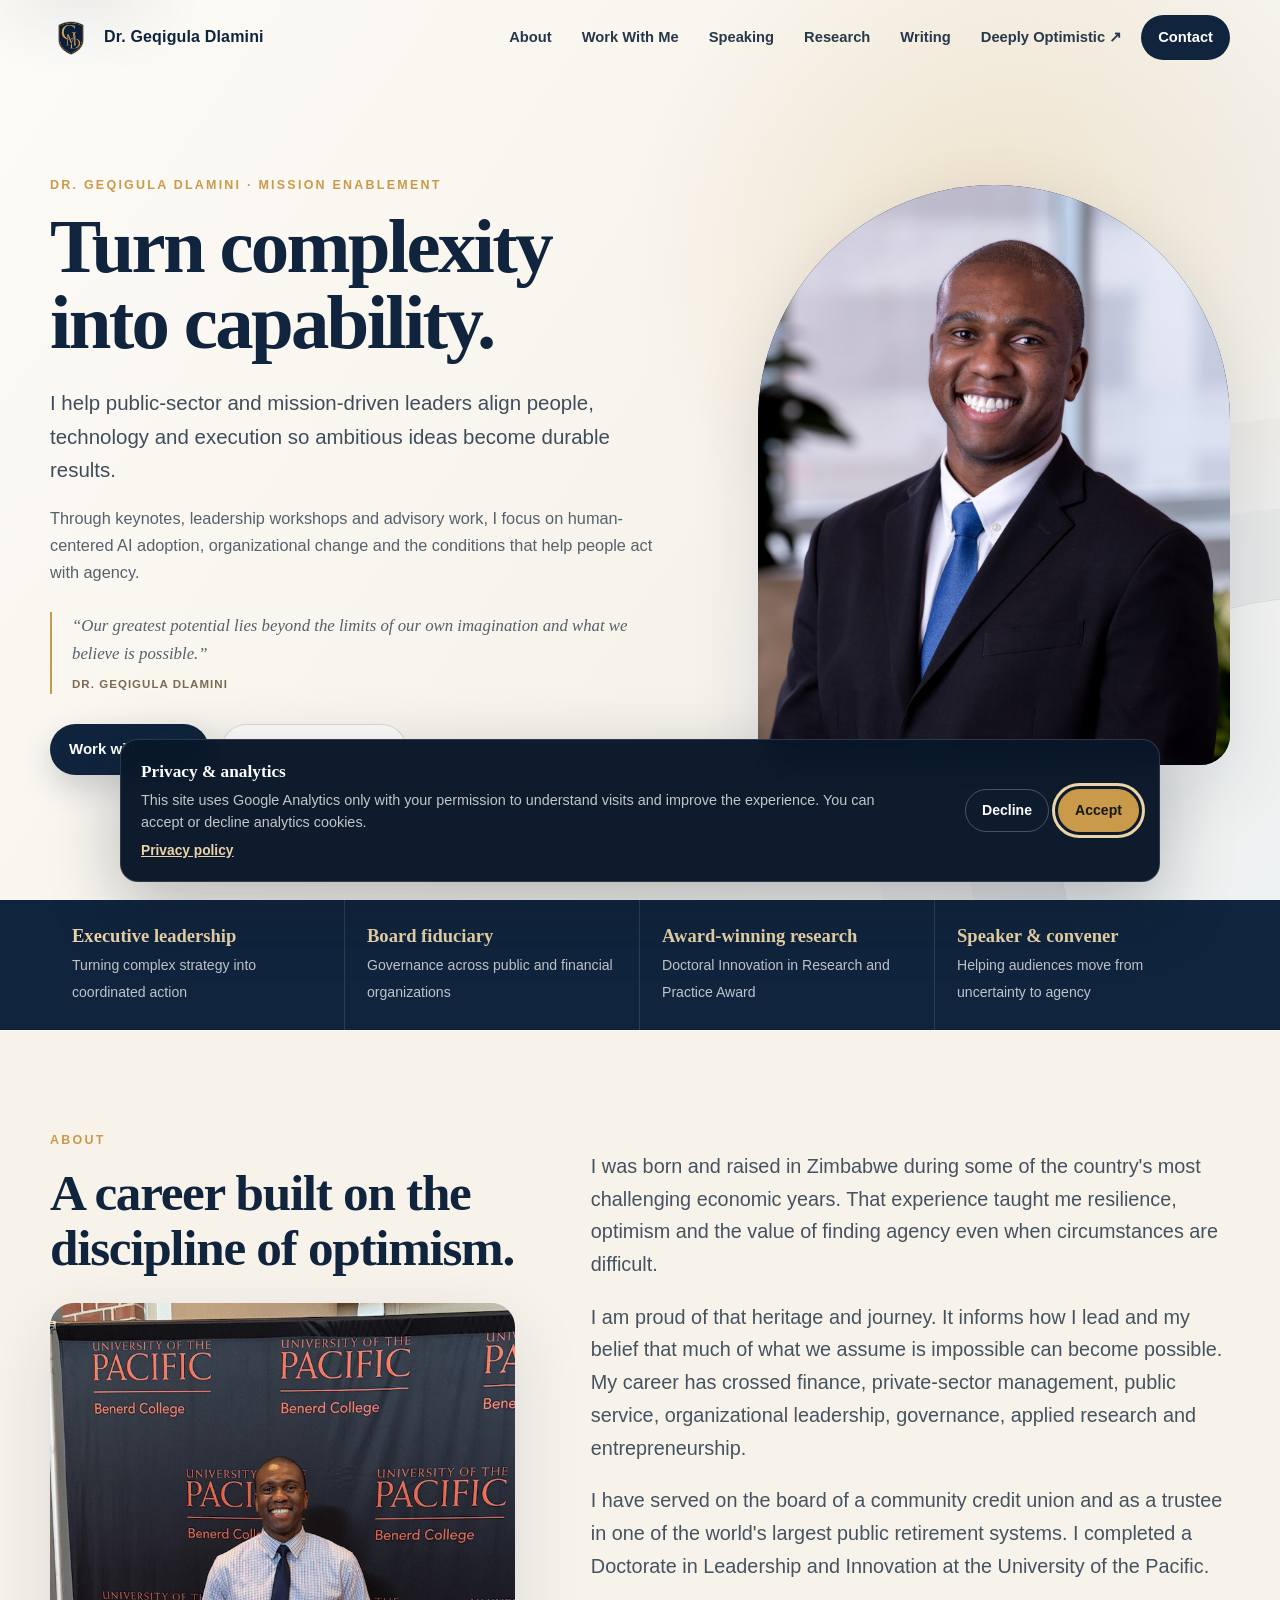
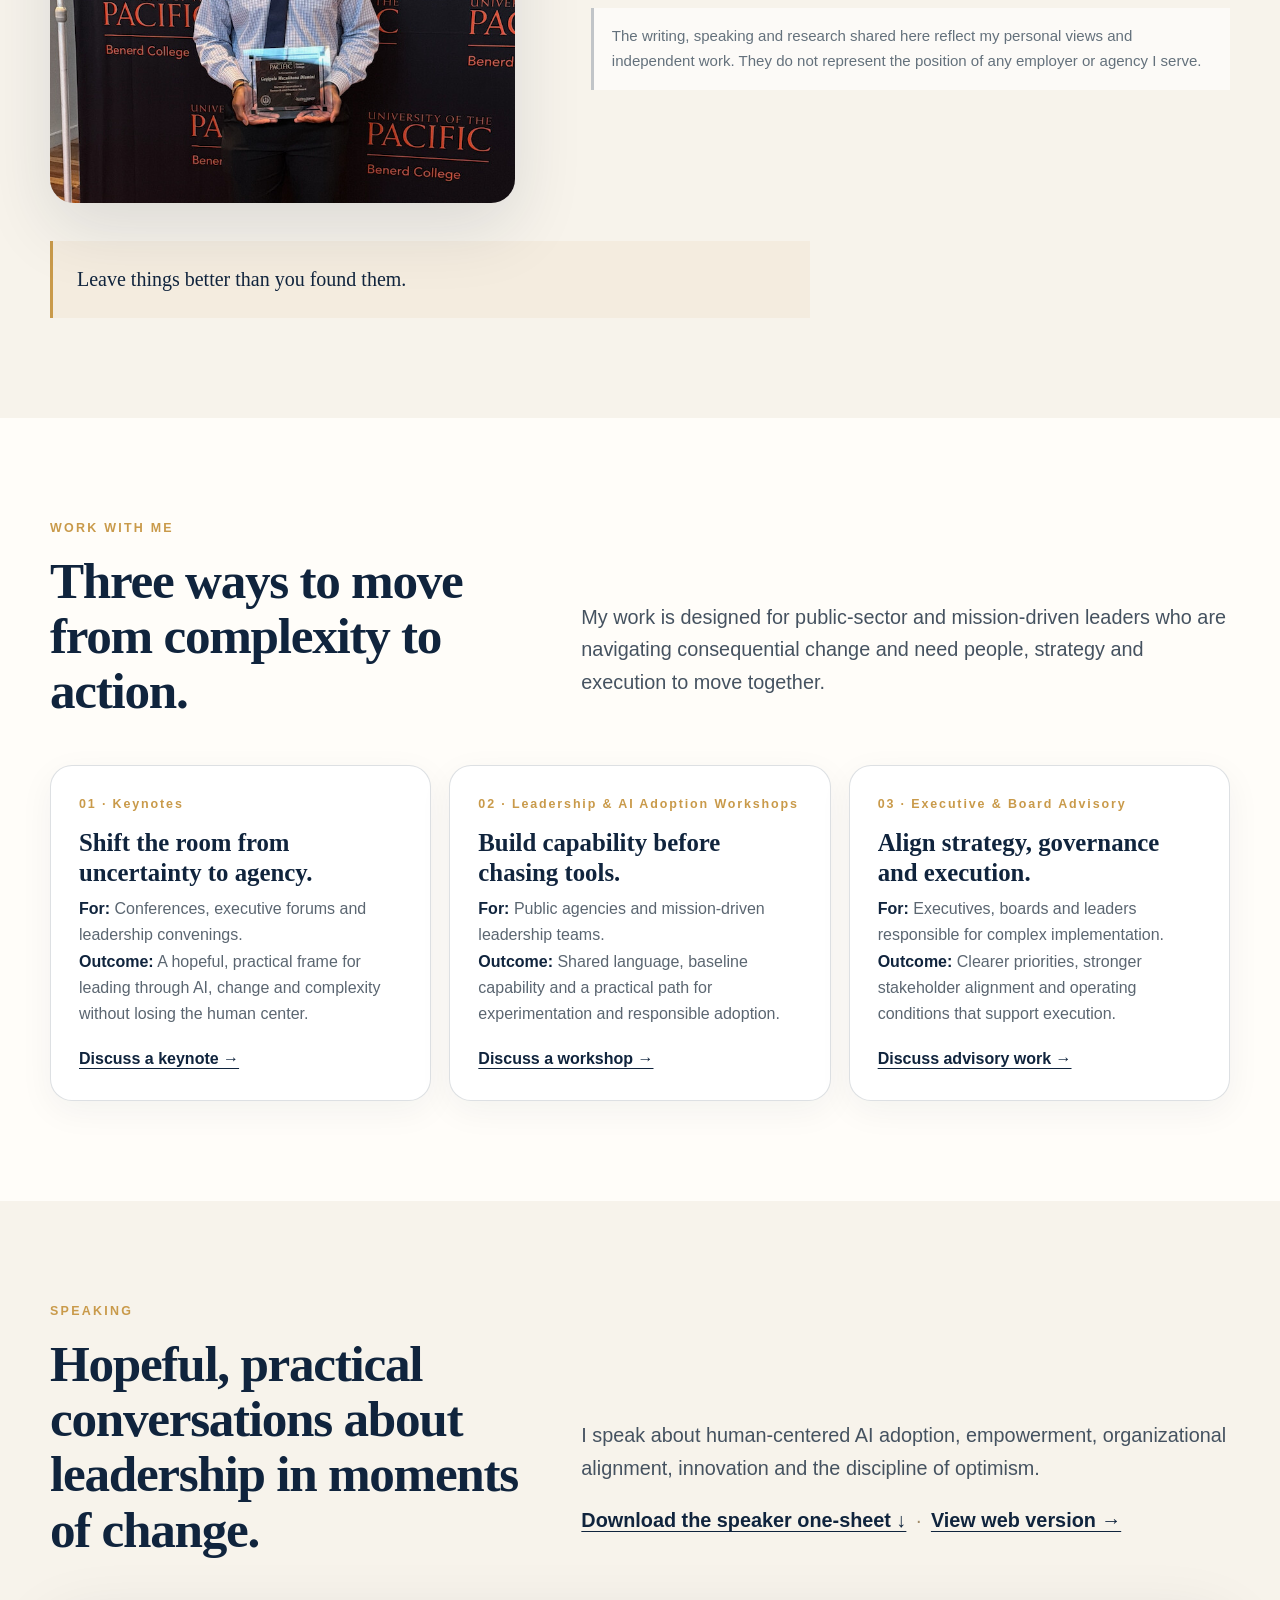
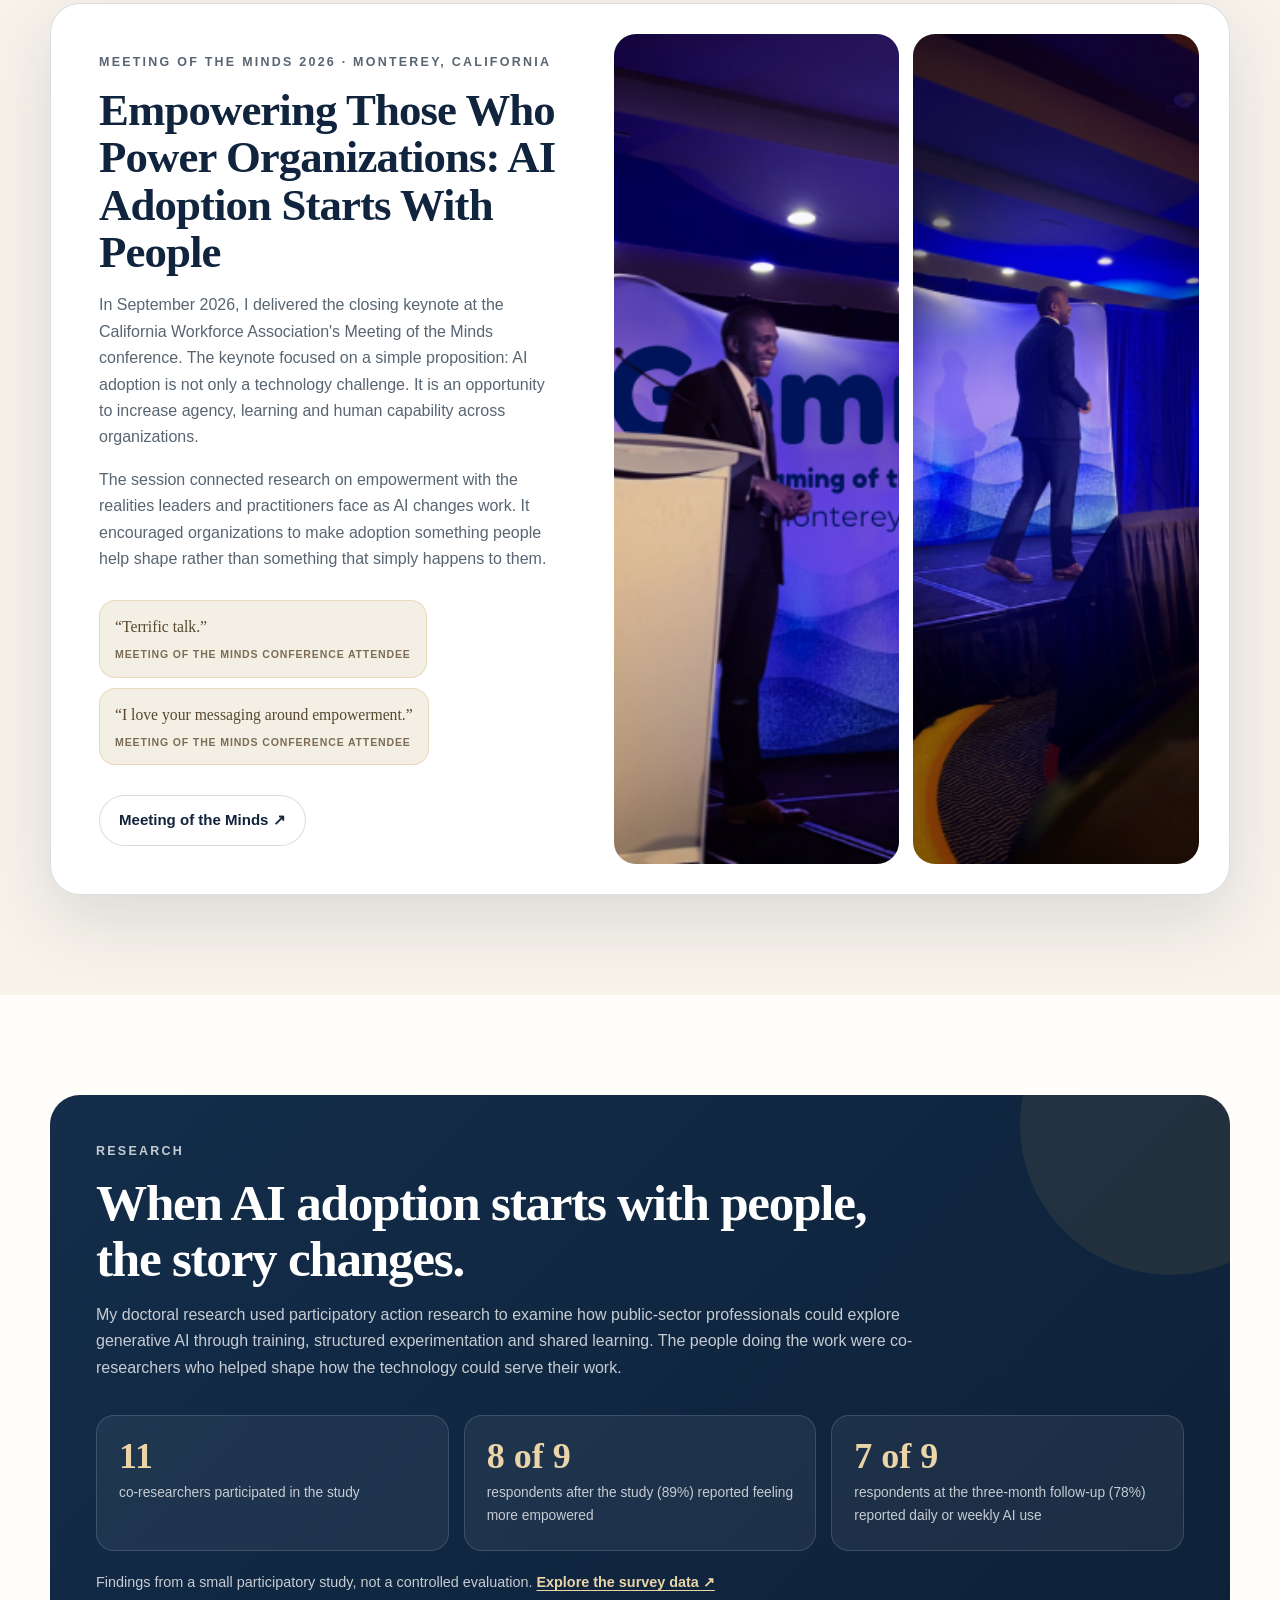
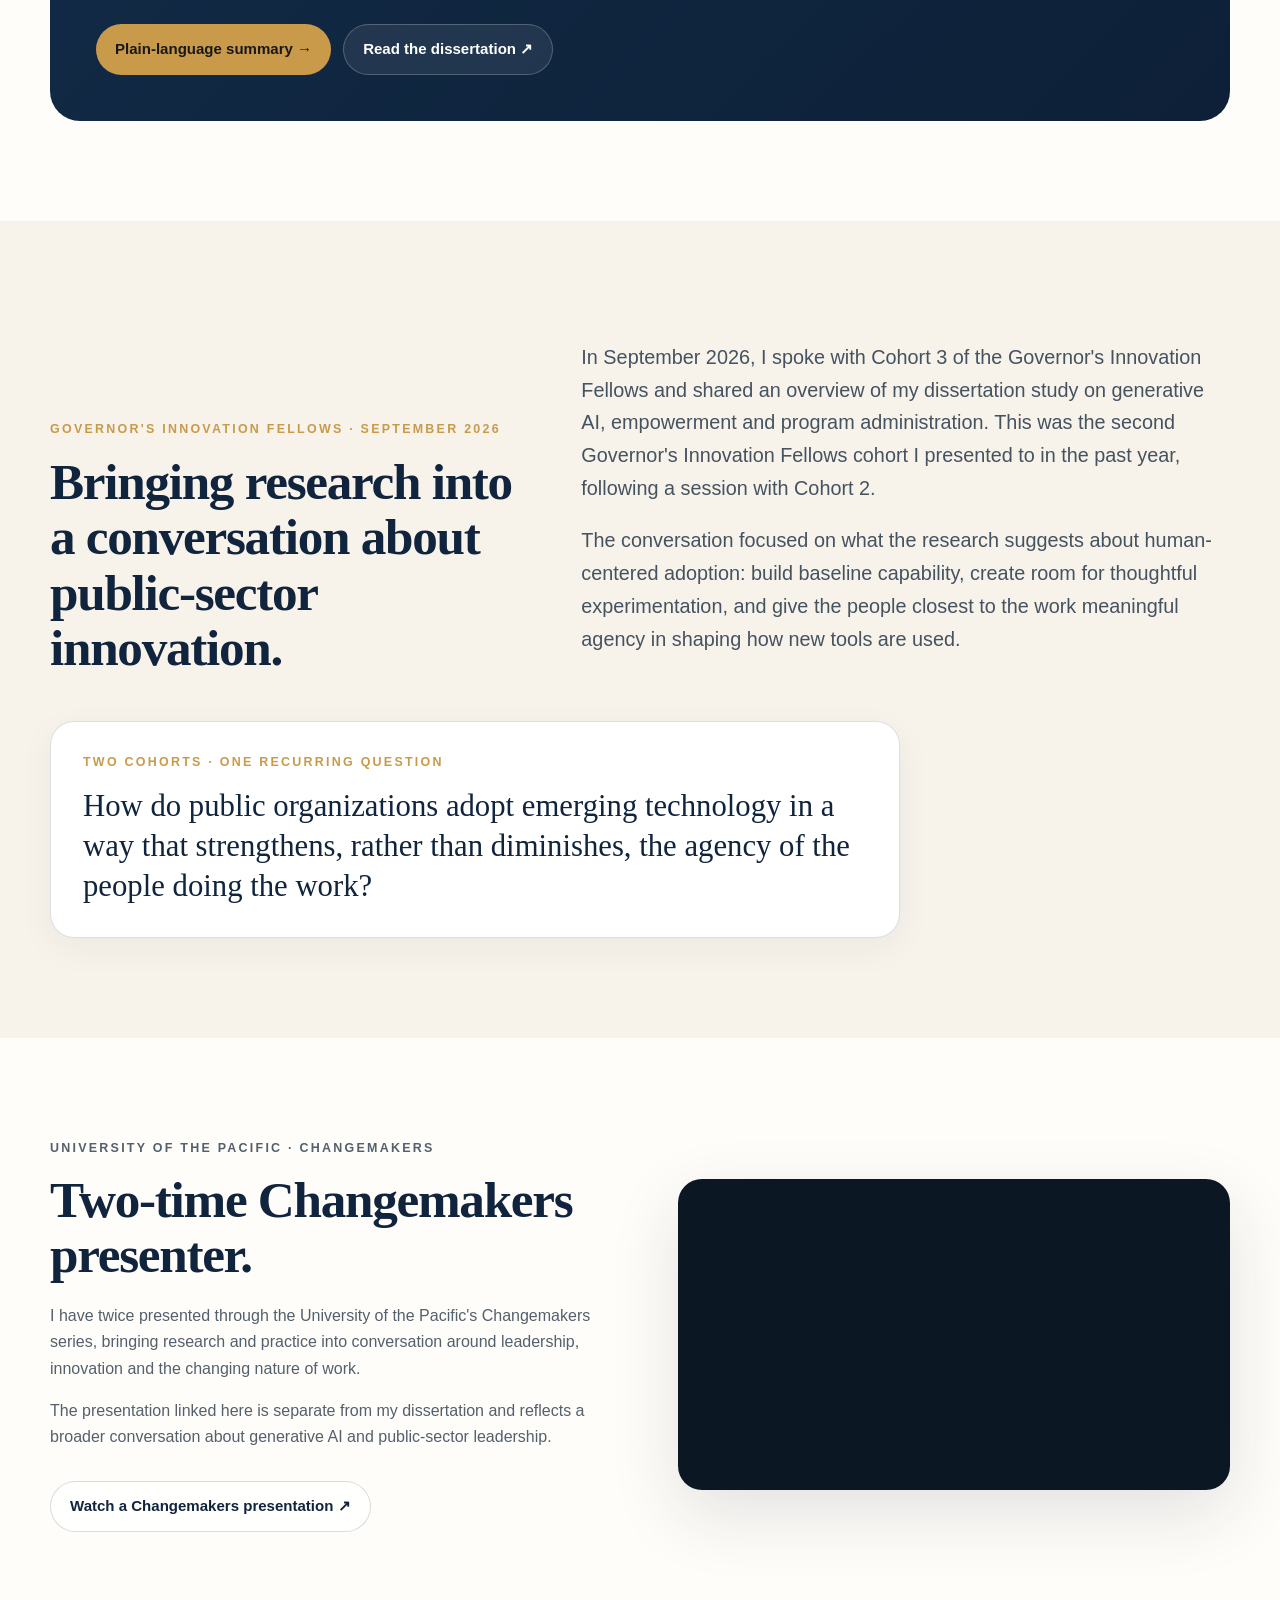
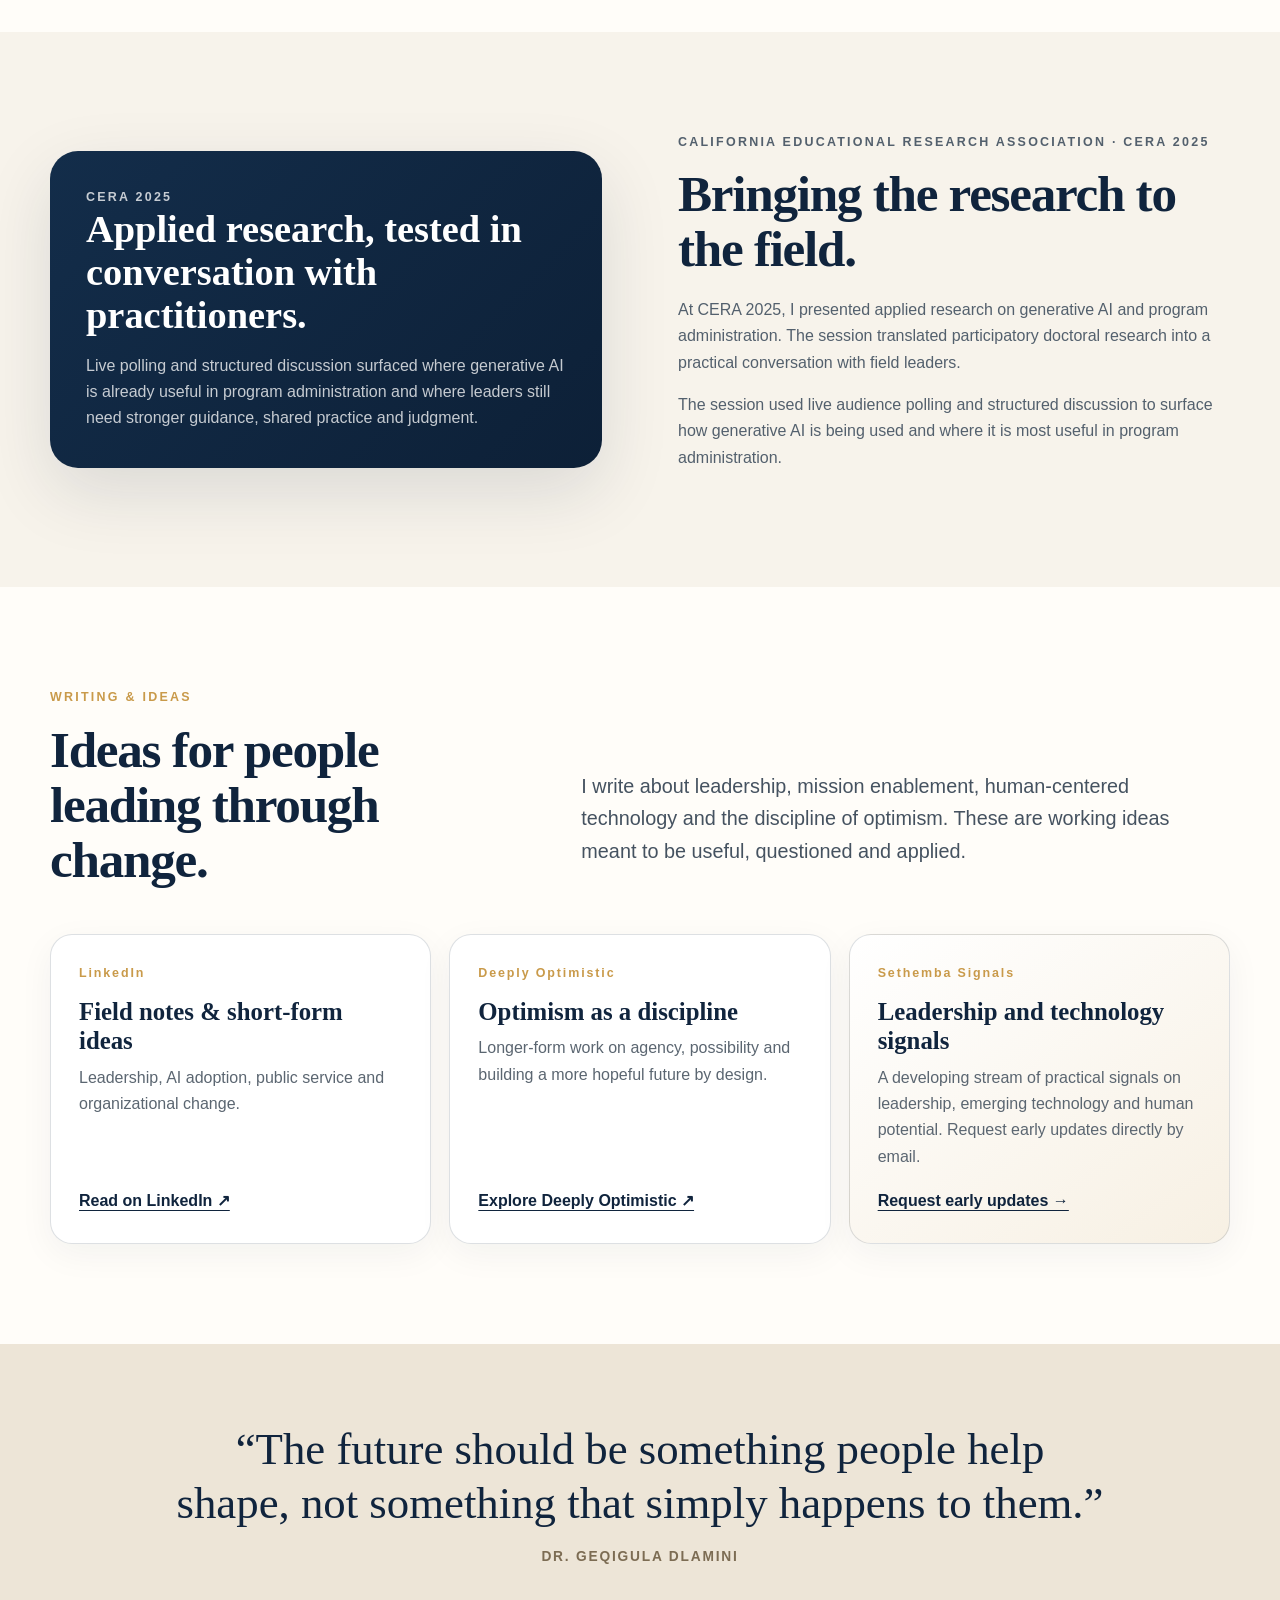
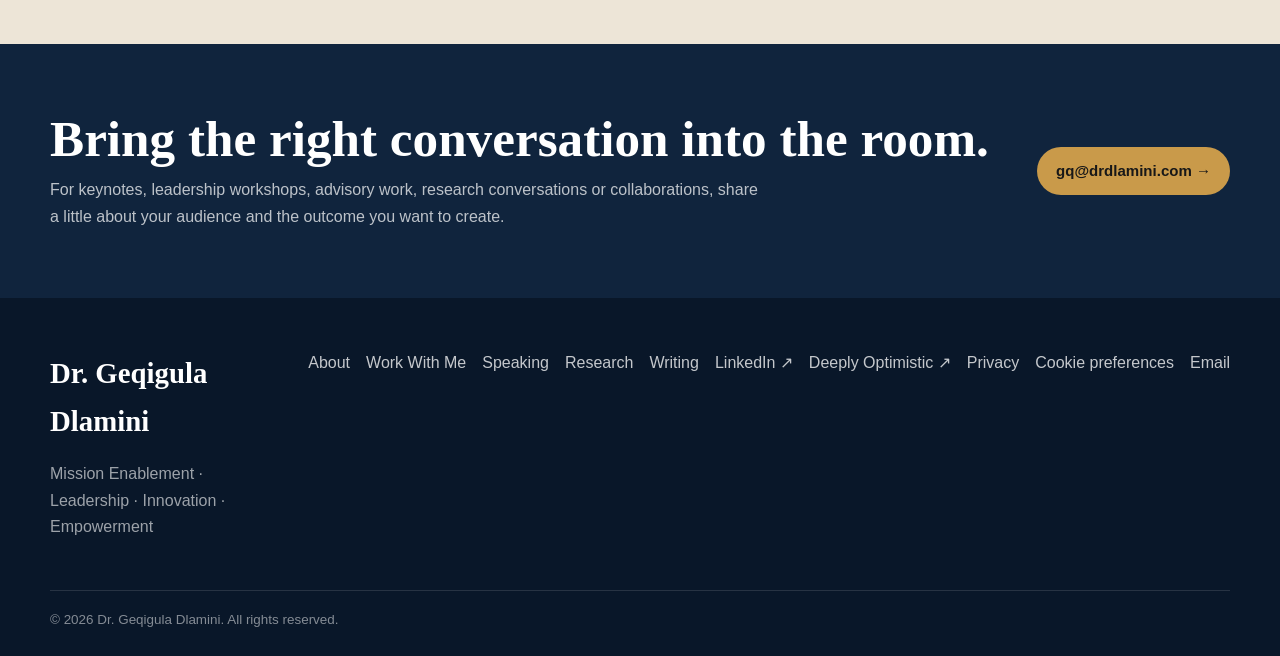
==== commit 1aa6ad31: "Polish website research evidence, privacy consent and speaker resources" ====
--- a/index.html
+++ b/index.html
@@ -173,9 +173,10 @@
       <p>My doctoral research used participatory action research to examine how public-sector professionals could explore generative AI through training, structured experimentation and shared learning. The people doing the work were co-researchers who helped shape how the technology could serve their work.</p>
       <div class="research-stats">
         <div class="research-stat"><strong>11</strong><span>co-researchers participated in the study</span></div>
-        <div class="research-stat"><strong>8 of 9</strong><span>follow-up survey respondents, 89%, reported feeling more empowered</span></div>
-        <div class="research-stat"><strong>7 of 9</strong><span>follow-up survey respondents, 78%, reported still using the tools at three months</span></div>
-      </div>
+        <div class="research-stat"><strong>8 of 9</strong><span>respondents after the study (89%) reported feeling more empowered</span></div>
+        <div class="research-stat"><strong>7 of 9</strong><span>respondents at the three-month follow-up (78%) reported daily or weekly AI use</span></div>
+      </div>
+      <p class="research-note">Findings from a small participatory study, not a controlled evaluation. <a href="https://deeplyoptimistic.com/research-preview" target="_blank" rel="noopener">Explore the survey data ↗</a></p>
       <div class="actions">
         <a class="btn btn-gold" href="research-summary.html">Plain-language summary →</a>
         <a class="btn btn-secondary btn-on-dark" href="https://scholarlycommons.pacific.edu/uop_etds/4322/" target="_blank" rel="noopener">Read the dissertation ↗</a>
@@ -238,7 +239,7 @@
     <div class="card-grid writing-grid">
       <article class="card reveal"><span class="card-number">LinkedIn</span><h3>Field notes & short-form ideas</h3><p>Leadership, AI adoption, public service and organizational change.</p><a class="text-link" href="https://www.linkedin.com/in/gdlamini" target="_blank" rel="noopener">Read on LinkedIn ↗</a></article>
       <article class="card reveal"><span class="card-number">Deeply Optimistic</span><h3>Optimism as a discipline</h3><p>Longer-form work on agency, possibility and building a more hopeful future by design.</p><a class="text-link" href="https://deeplyoptimistic.com/" target="_blank" rel="noopener">Explore Deeply Optimistic ↗</a></article>
-      <article class="card signals-card reveal"><span class="card-number">Sethemba Signals</span><h3>Leadership and technology signals</h3><p>A developing stream of practical signals on leadership, emerging technology and human potential.</p><a class="text-link" href="mailto:gq@drdlamini.com?subject=Join%20Sethemba%20Signals%20Early%20List">Join the early list →</a></article>
+      <article class="card signals-card reveal"><span class="card-number">Sethemba Signals</span><h3>Leadership and technology signals</h3><p>A developing stream of practical signals on leadership, emerging technology and human potential. Request early updates directly by email.</p><a class="text-link" href="mailto:gq@drdlamini.com?subject=Sethemba%20Signals%20Early%20Updates&body=Please%20add%20me%20to%20the%20Sethemba%20Signals%20early-interest%20list.">Request early updates →</a></article>
     </div>
   </div>
 </section>
@@ -263,12 +264,28 @@
         <a href="#about">About</a><a href="#work">Work With Me</a><a href="#speaking">Speaking</a><a href="#research">Research</a><a href="#writing">Writing</a>
         <a href="https://www.linkedin.com/in/gdlamini" target="_blank" rel="noopener">LinkedIn ↗</a>
         <a href="https://deeplyoptimistic.com/" target="_blank" rel="noopener">Deeply Optimistic ↗</a>
+        <a href="privacy.html">Privacy</a>
+        <button class="footer-link-button" type="button" data-cookie-preferences>Cookie preferences</button>
         <a href="mailto:gq@drdlamini.com">Email</a>
       </nav>
     </div>
     <div class="footer-bottom"><span>© <span data-year></span> Dr. Geqigula Dlamini. All rights reserved.</span></div>
   </div>
 </footer>
+
+<div class="cookie-banner" data-cookie-banner hidden role="region" aria-labelledby="cookie-title">
+  <div class="cookie-banner-inner">
+    <div class="cookie-copy">
+      <strong id="cookie-title">Privacy &amp; analytics</strong>
+      <p>This site uses Google Analytics only with your permission to understand visits and improve the experience. You can accept or decline analytics cookies.</p>
+      <a href="privacy.html">Privacy policy</a>
+    </div>
+    <div class="cookie-actions">
+      <button class="cookie-btn cookie-btn-secondary" type="button" data-cookie-decline>Decline</button>
+      <button class="cookie-btn cookie-btn-primary" type="button" data-cookie-accept>Accept</button>
+    </div>
+  </div>
+</div>
 <script src="assets/js/main.js" defer></script>
 </body>
 </html>
--- a/assets/css/styles.css
+++ b/assets/css/styles.css
@@ -96,6 +96,8 @@
 .research-panel::after { content: ""; position: absolute; width: 300px; height: 300px; right: -90px; top: -120px; border-radius: 50%; background: rgba(201,154,74,.10); }
 .research-panel .section-title { color: white; max-width: 820px; }
 .research-panel p { color: rgba(255,255,255,.76); max-width: 820px; }
+.research-panel .research-note { margin: 20px 0 0; font-size: .9rem; }
+.research-panel .research-note a { color: var(--gold-light); font-weight: 700; text-underline-offset: 3px; }
 .research-stats { display: grid; grid-template-columns: repeat(3, 1fr); gap: 15px; margin-top: 34px; }
 .research-stat { position: relative; z-index: 2; padding: 22px; border: 1px solid rgba(255,255,255,.14); border-radius: 18px; background: rgba(255,255,255,.06); }
 .research-stat strong { display: block; color: var(--gold-light); font-family: Georgia, "Times New Roman", serif; font-size: 2.25rem; line-height: 1; }
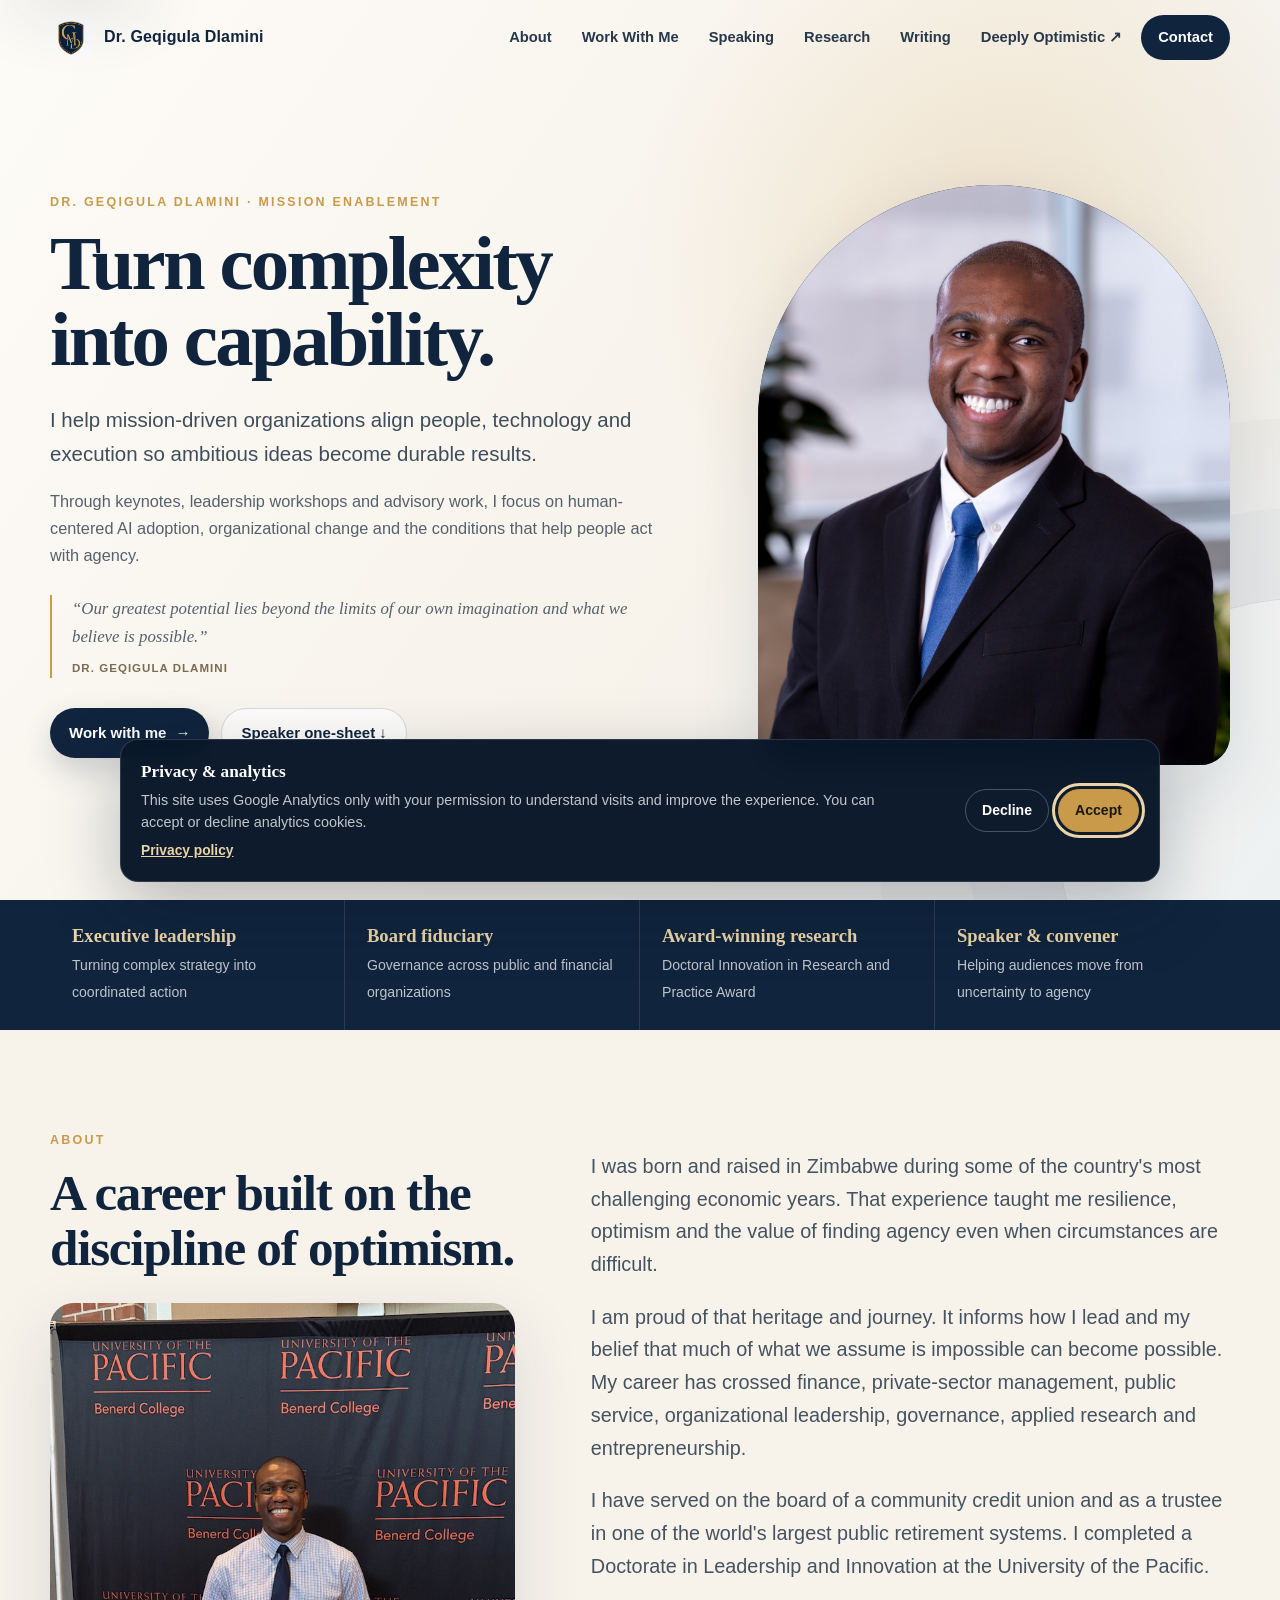
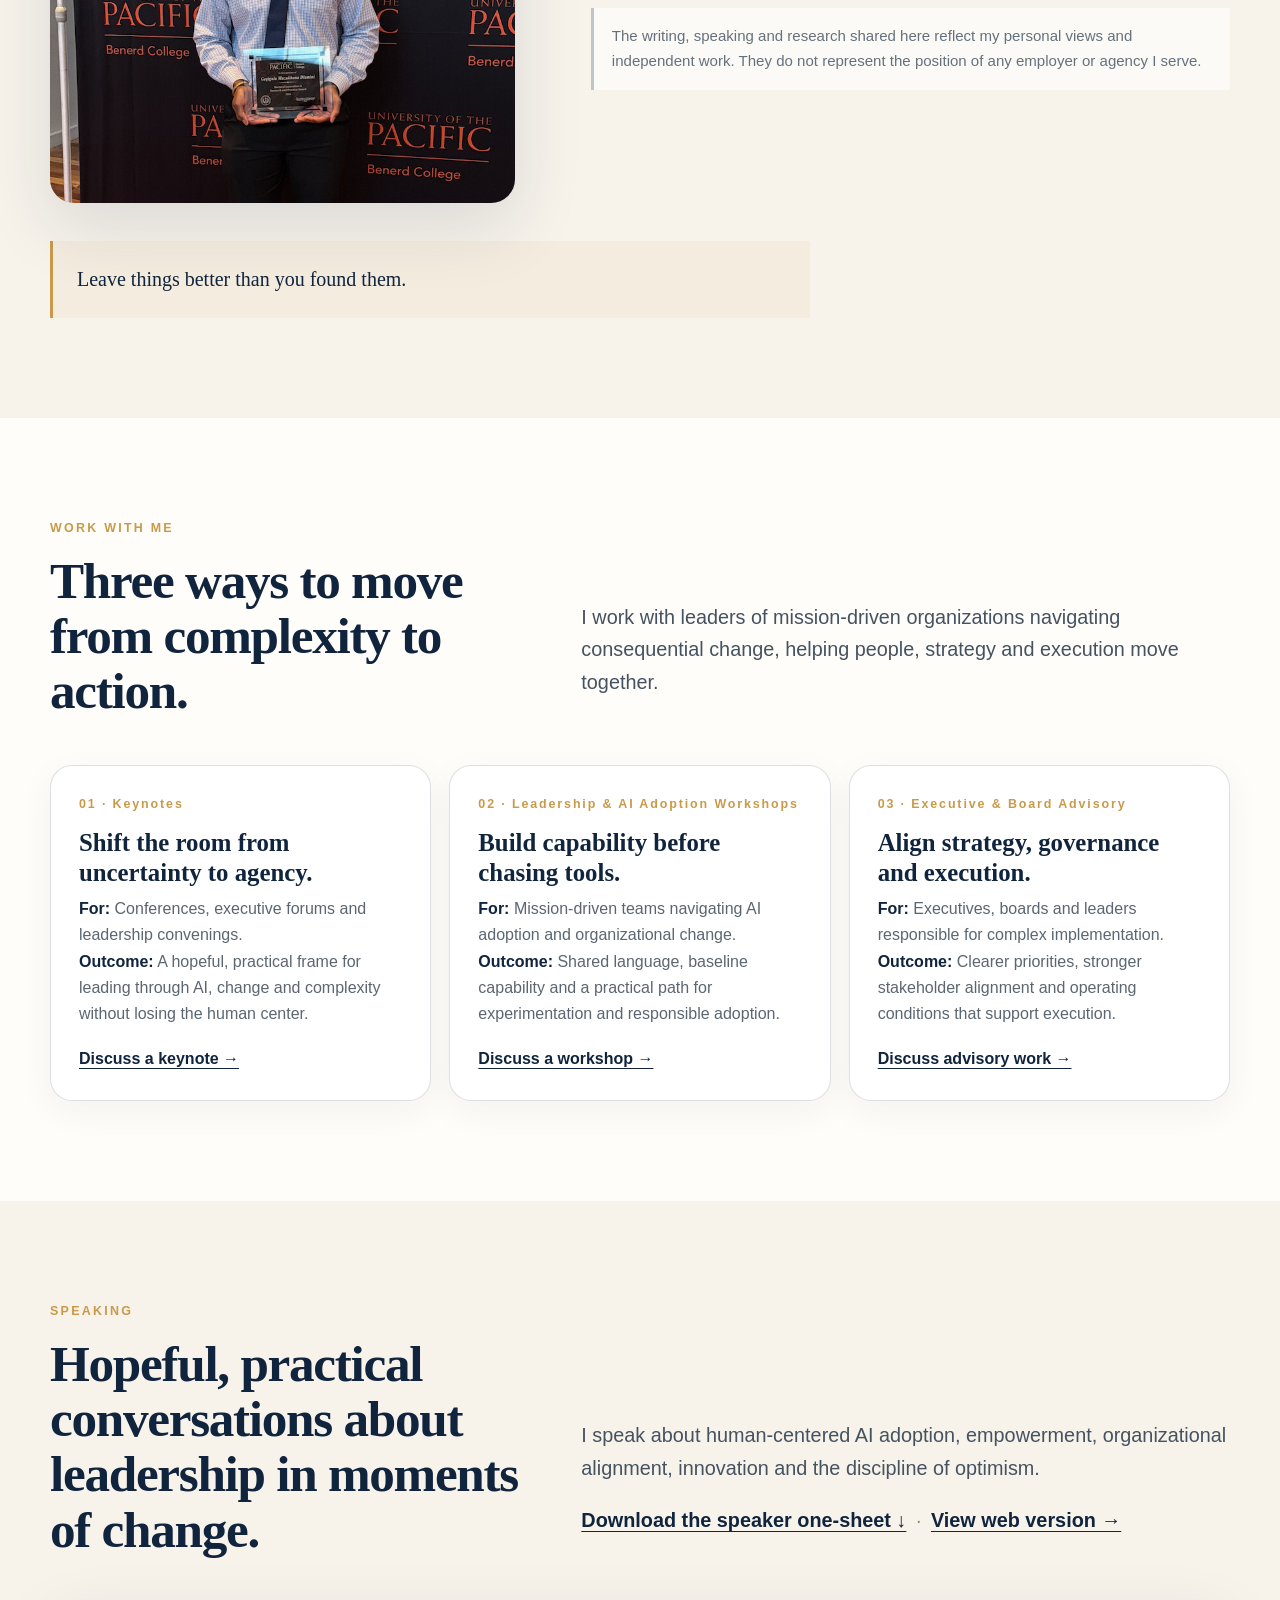
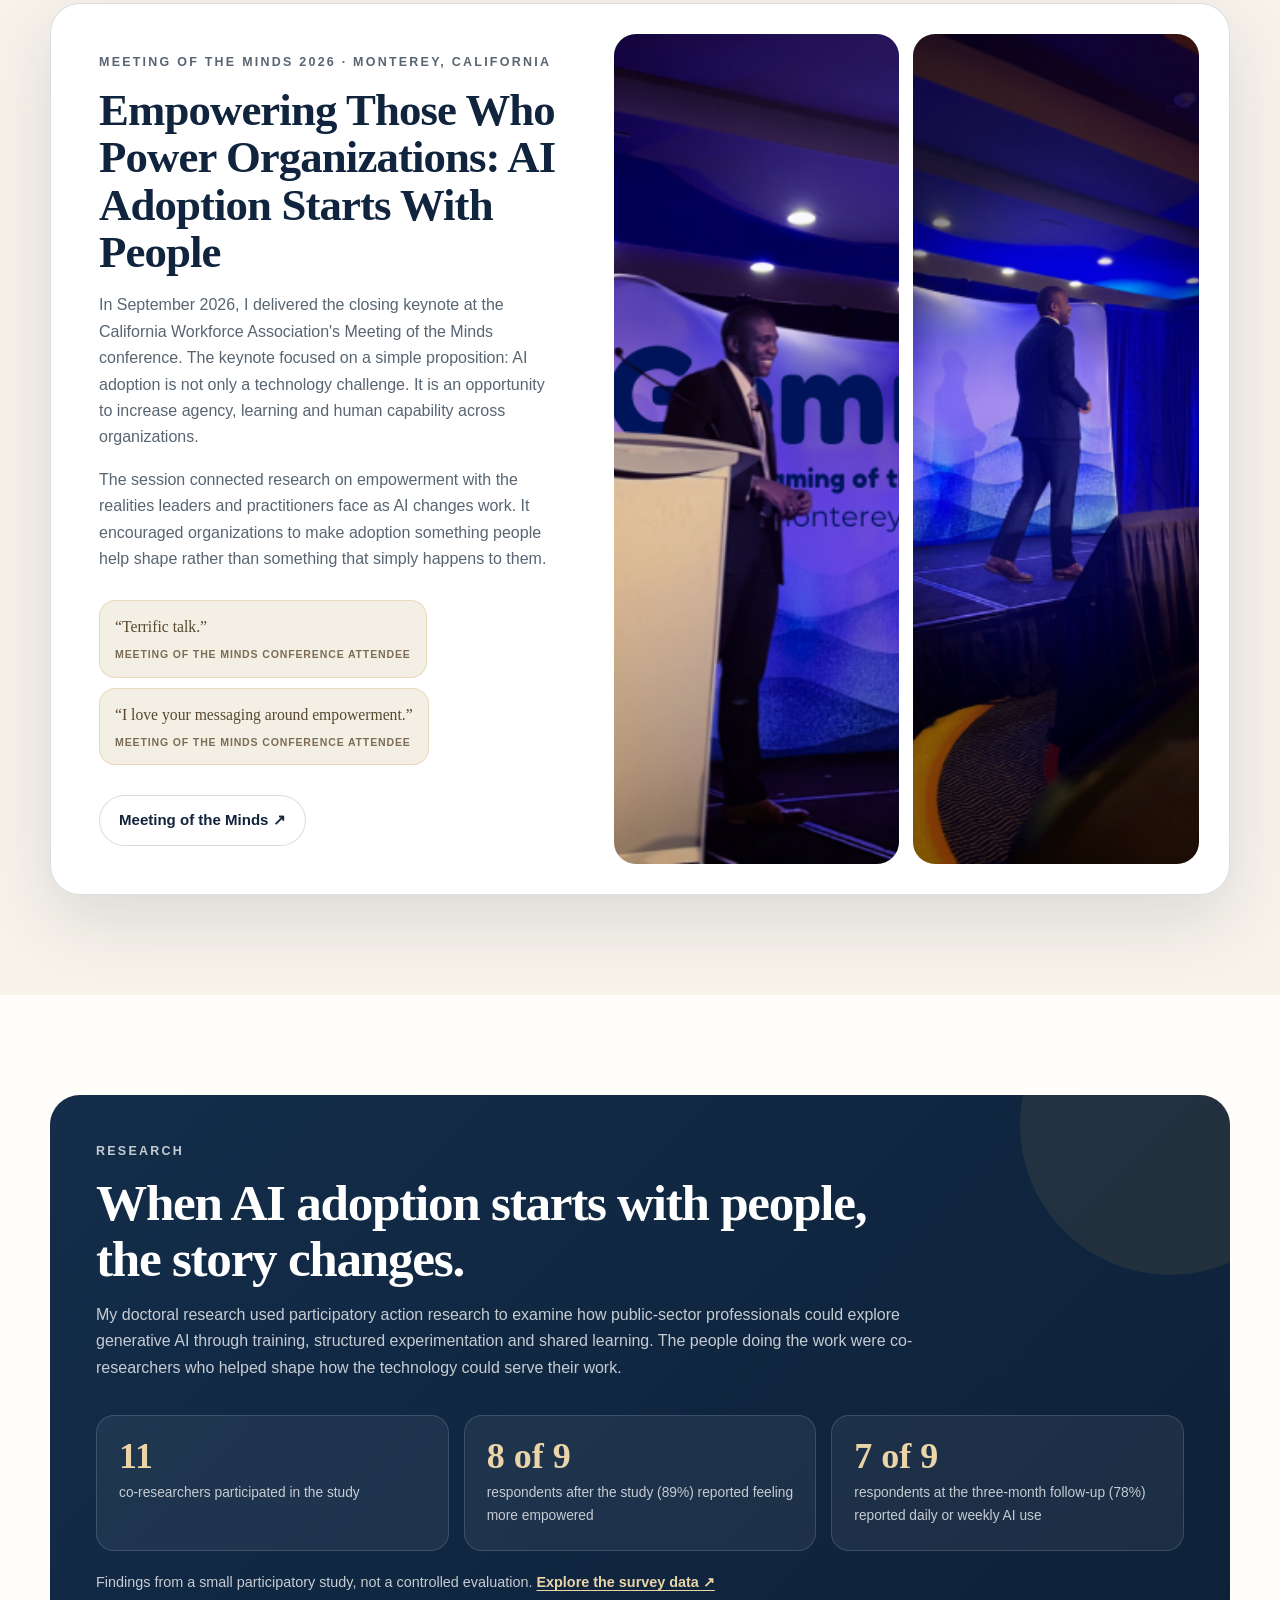
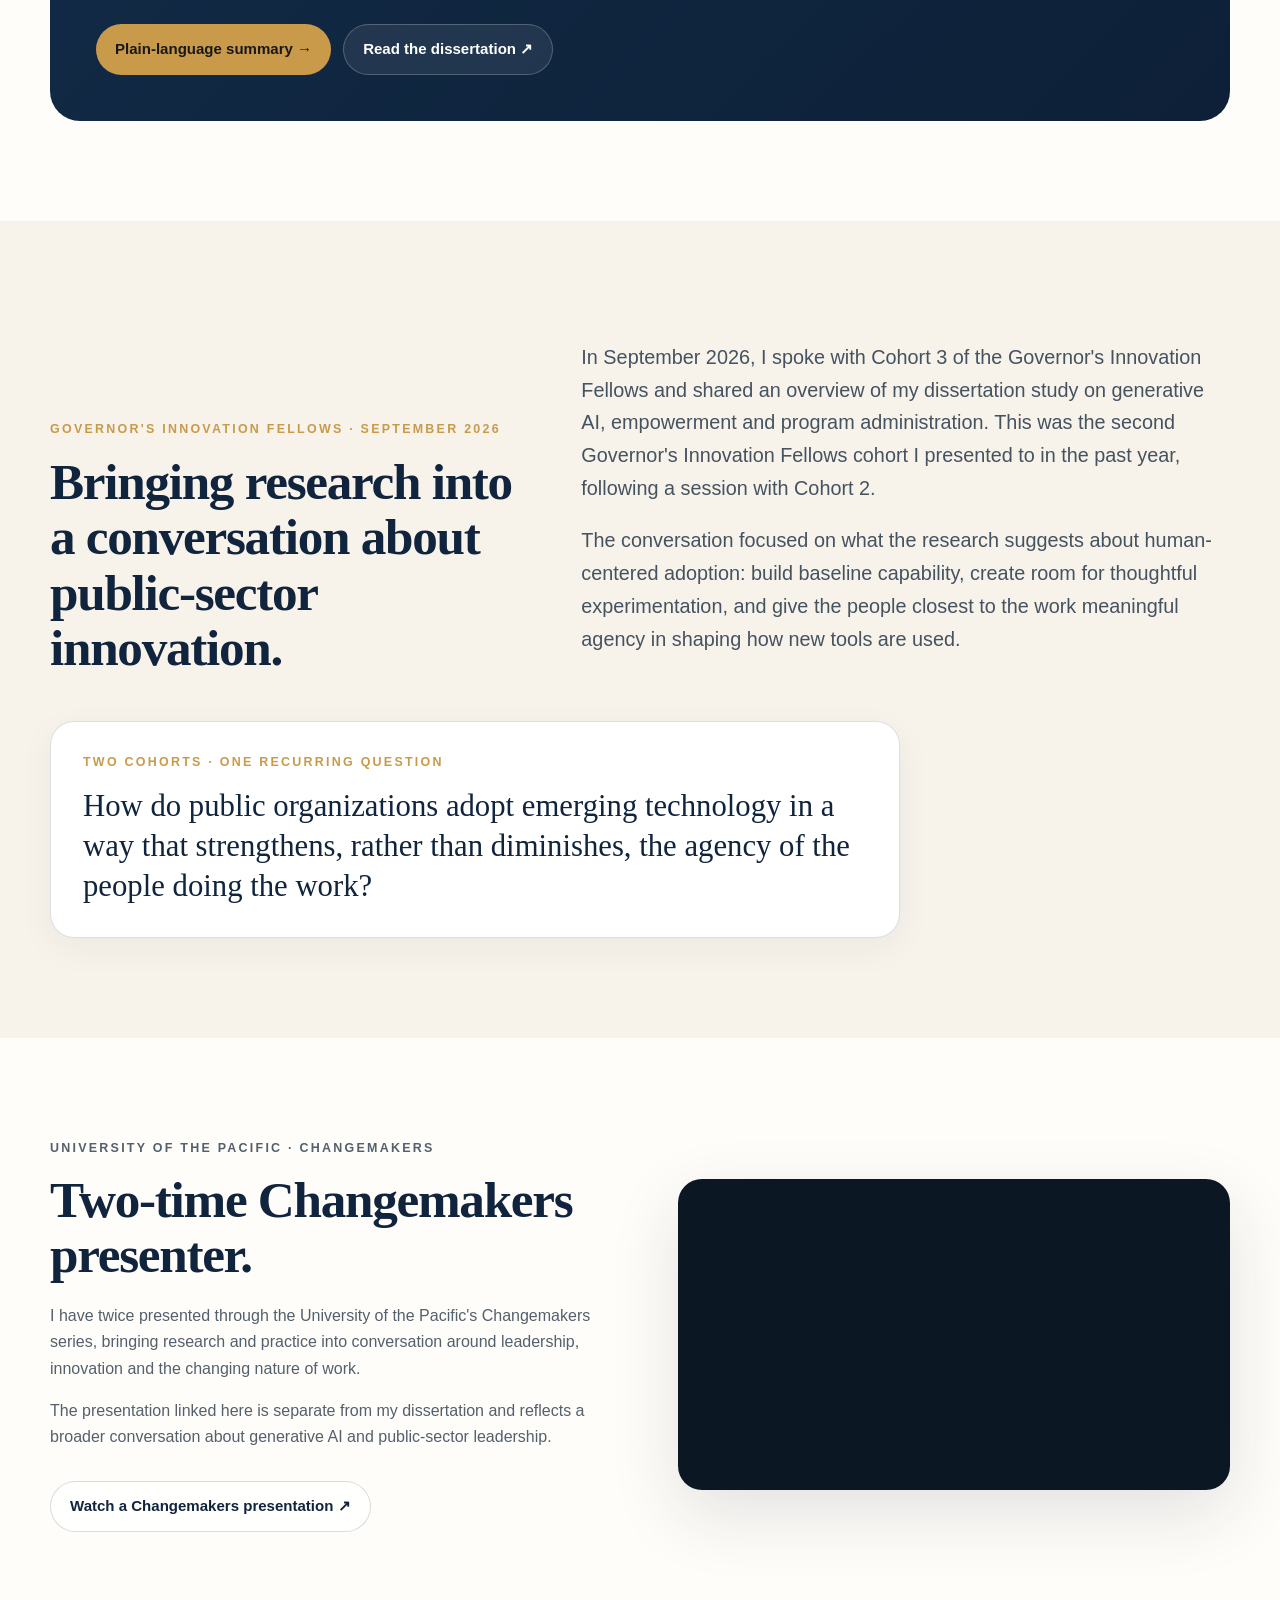
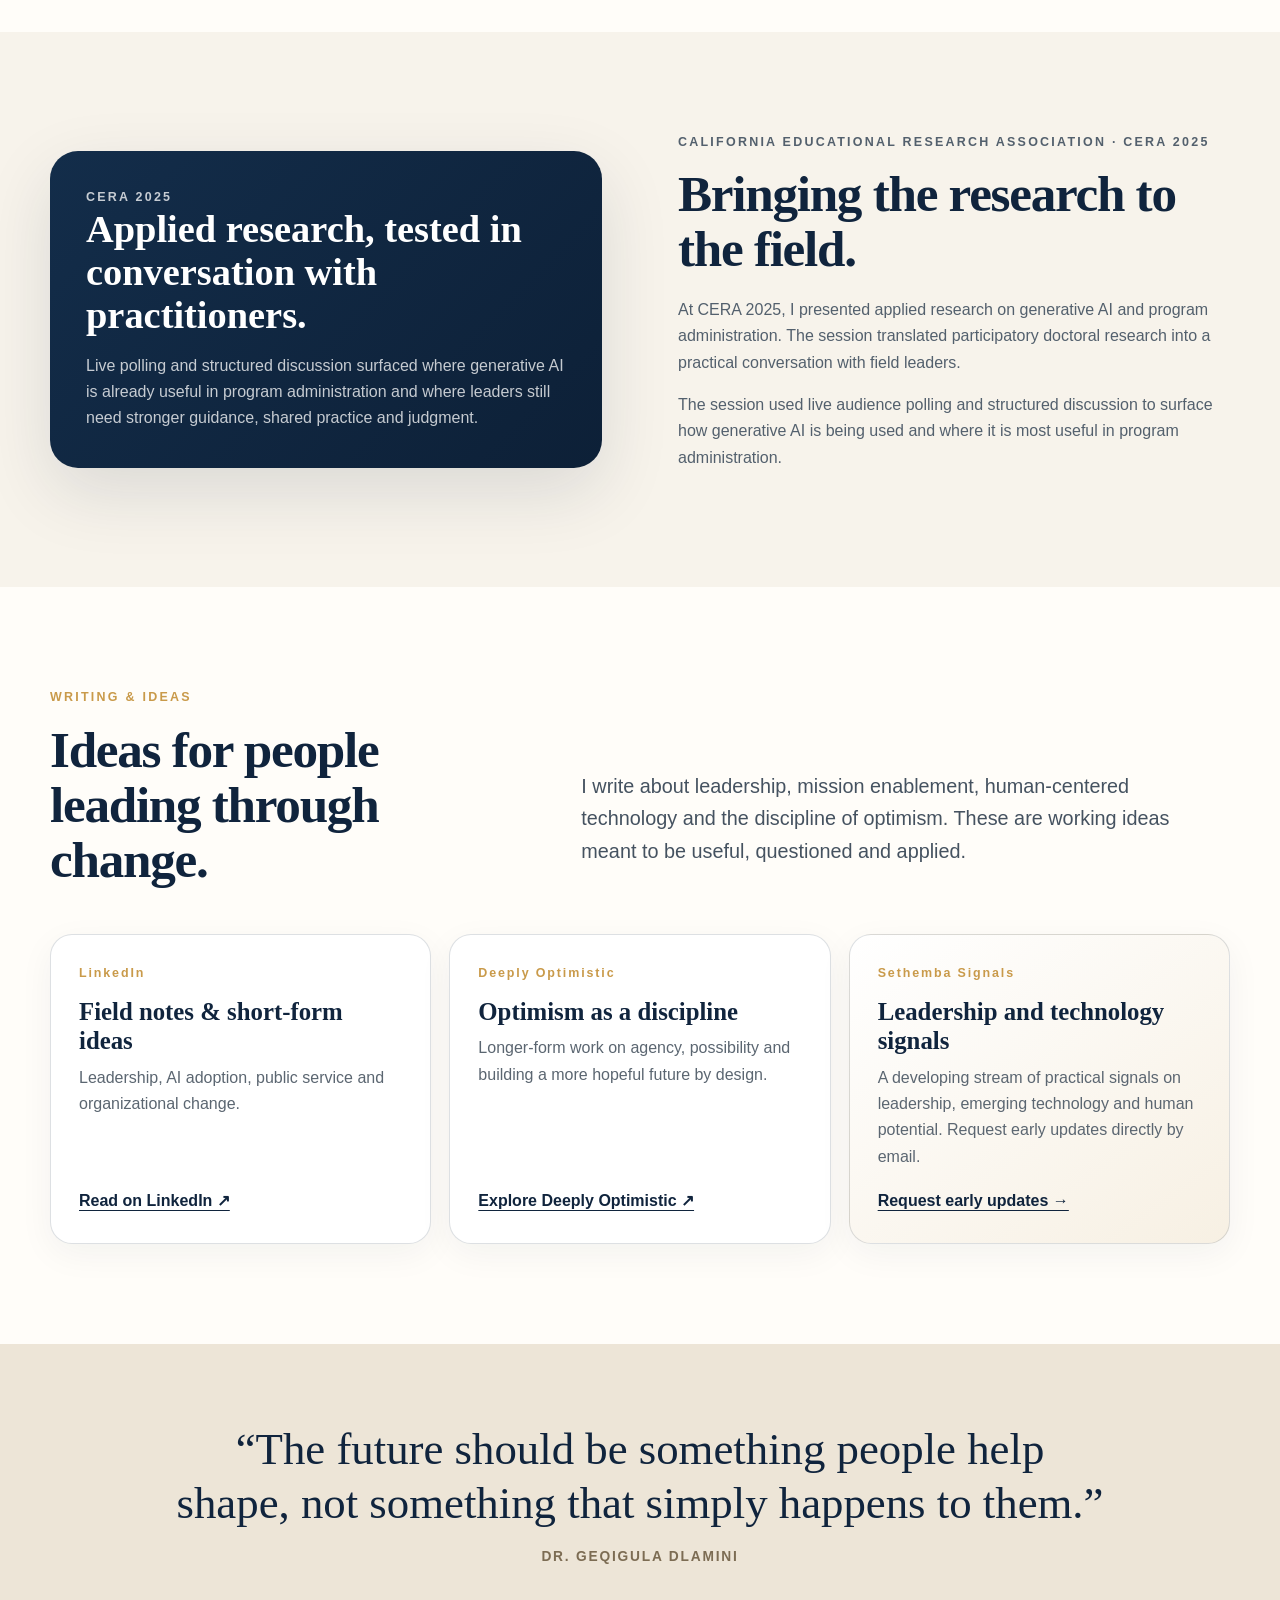
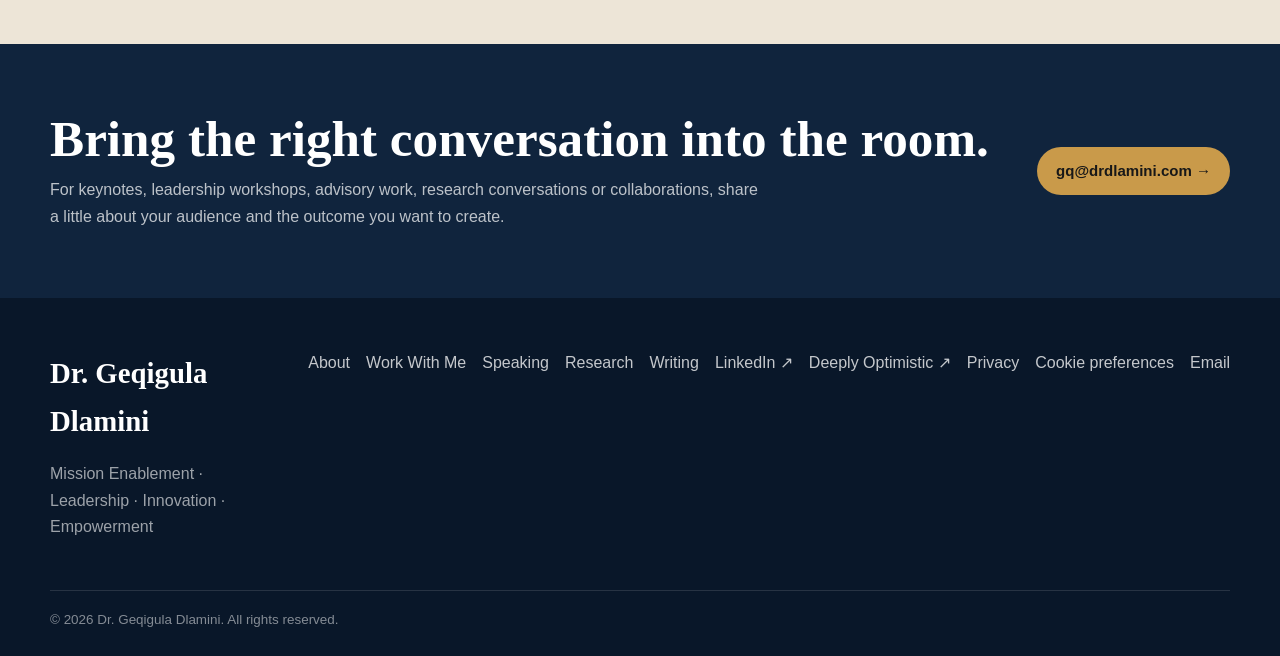
==== commit bec730a0: "Broaden positioning to mission-driven organizations" ====
--- a/index.html
+++ b/index.html
@@ -4,12 +4,12 @@
   <meta charset="utf-8">
   <meta name="viewport" content="width=device-width, initial-scale=1">
   <title>Dr. Geqigula Dlamini | Mission Enablement, Leadership & Human-Centered AI</title>
-  <meta name="description" content="Dr. Geqigula Dlamini helps public-sector and mission-driven leaders turn complex change into durable results through keynotes, workshops, advisory work and research on human-centered AI adoption.">
+  <meta name="description" content="Dr. Geqigula Dlamini helps mission-driven organizations navigate complex change through keynotes, workshops, advisory work and research on human-centered AI adoption.">
   <link rel="canonical" href="https://drdlamini.com/">
   <meta property="og:type" content="website">
   <meta property="og:url" content="https://drdlamini.com/">
   <meta property="og:title" content="Dr. Geqigula Dlamini | Turn Complexity Into Capability">
-  <meta property="og:description" content="Mission enablement for public-sector and mission-driven leaders navigating AI, organizational change and complex implementation.">
+  <meta property="og:description" content="Mission enablement for leaders of mission-driven organizations navigating AI, organizational change and complex implementation.">
   <meta property="og:image" content="https://drdlamini.com/assets/img/hero-portrait.jpg">
   <meta name="twitter:card" content="summary_large_image">
   <link rel="icon" href="assets/img/gmd-logo.png" type="image/png">
@@ -23,7 +23,7 @@
     "url":"https://drdlamini.com/",
     "email":"mailto:gq@drdlamini.com",
     "jobTitle":"Executive leader, speaker and advisor on mission enablement and human-centered AI adoption",
-    "knowsAbout":["Mission enablement","Leadership","Human-centered AI adoption","Organizational change","Governance","Public-sector innovation"],
+    "knowsAbout":["Mission enablement","Leadership","Human-centered AI adoption","Organizational change","Governance","Organizational transformation"],
     "sameAs":[
       "https://www.linkedin.com/in/gdlamini",
       "https://deeplyoptimistic.com/",
@@ -61,7 +61,7 @@
     <div class="hero-copy reveal">
       <p class="eyebrow">Dr. Geqigula Dlamini · Mission Enablement</p>
       <h1 class="display">Turn complexity into capability.</h1>
-      <p class="statement">I help public-sector and mission-driven leaders align people, technology and execution so ambitious ideas become durable results.</p>
+      <p class="statement">I help mission-driven organizations align people, technology and execution so ambitious ideas become durable results.</p>
       <p class="hero-support">Through keynotes, leadership workshops and advisory work, I focus on human-centered AI adoption, organizational change and the conditions that help people act with agency.</p>
       <blockquote class="hero-quote">“Our greatest potential lies beyond the limits of our own imagination and what we believe is possible.”<cite>Dr. Geqigula Dlamini</cite></blockquote>
       <div class="actions">
@@ -107,7 +107,7 @@
   <div class="wrap">
     <div class="section-head reveal">
       <div><p class="eyebrow">Work with me</p><h2 class="section-title">Three ways to move from complexity to action.</h2></div>
-      <p class="lede">My work is designed for public-sector and mission-driven leaders who are navigating consequential change and need people, strategy and execution to move together.</p>
+      <p class="lede">I work with leaders of mission-driven organizations navigating consequential change, helping people, strategy and execution move together.</p>
     </div>
     <div class="card-grid offer-grid">
       <article class="card offer-card reveal">
@@ -120,7 +120,7 @@
       <article class="card offer-card reveal">
         <span class="card-number">02 · Leadership & AI Adoption Workshops</span>
         <h3>Build capability before chasing tools.</h3>
-        <p><strong>For:</strong> Public agencies and mission-driven leadership teams.</p>
+        <p><strong>For:</strong> Mission-driven teams navigating AI adoption and organizational change.</p>
         <p><strong>Outcome:</strong> Shared language, baseline capability and a practical path for experimentation and responsible adoption.</p>
         <a class="text-link" href="mailto:gq@drdlamini.com?subject=Leadership%20%26%20AI%20Workshop%20Inquiry">Discuss a workshop →</a>
       </article>
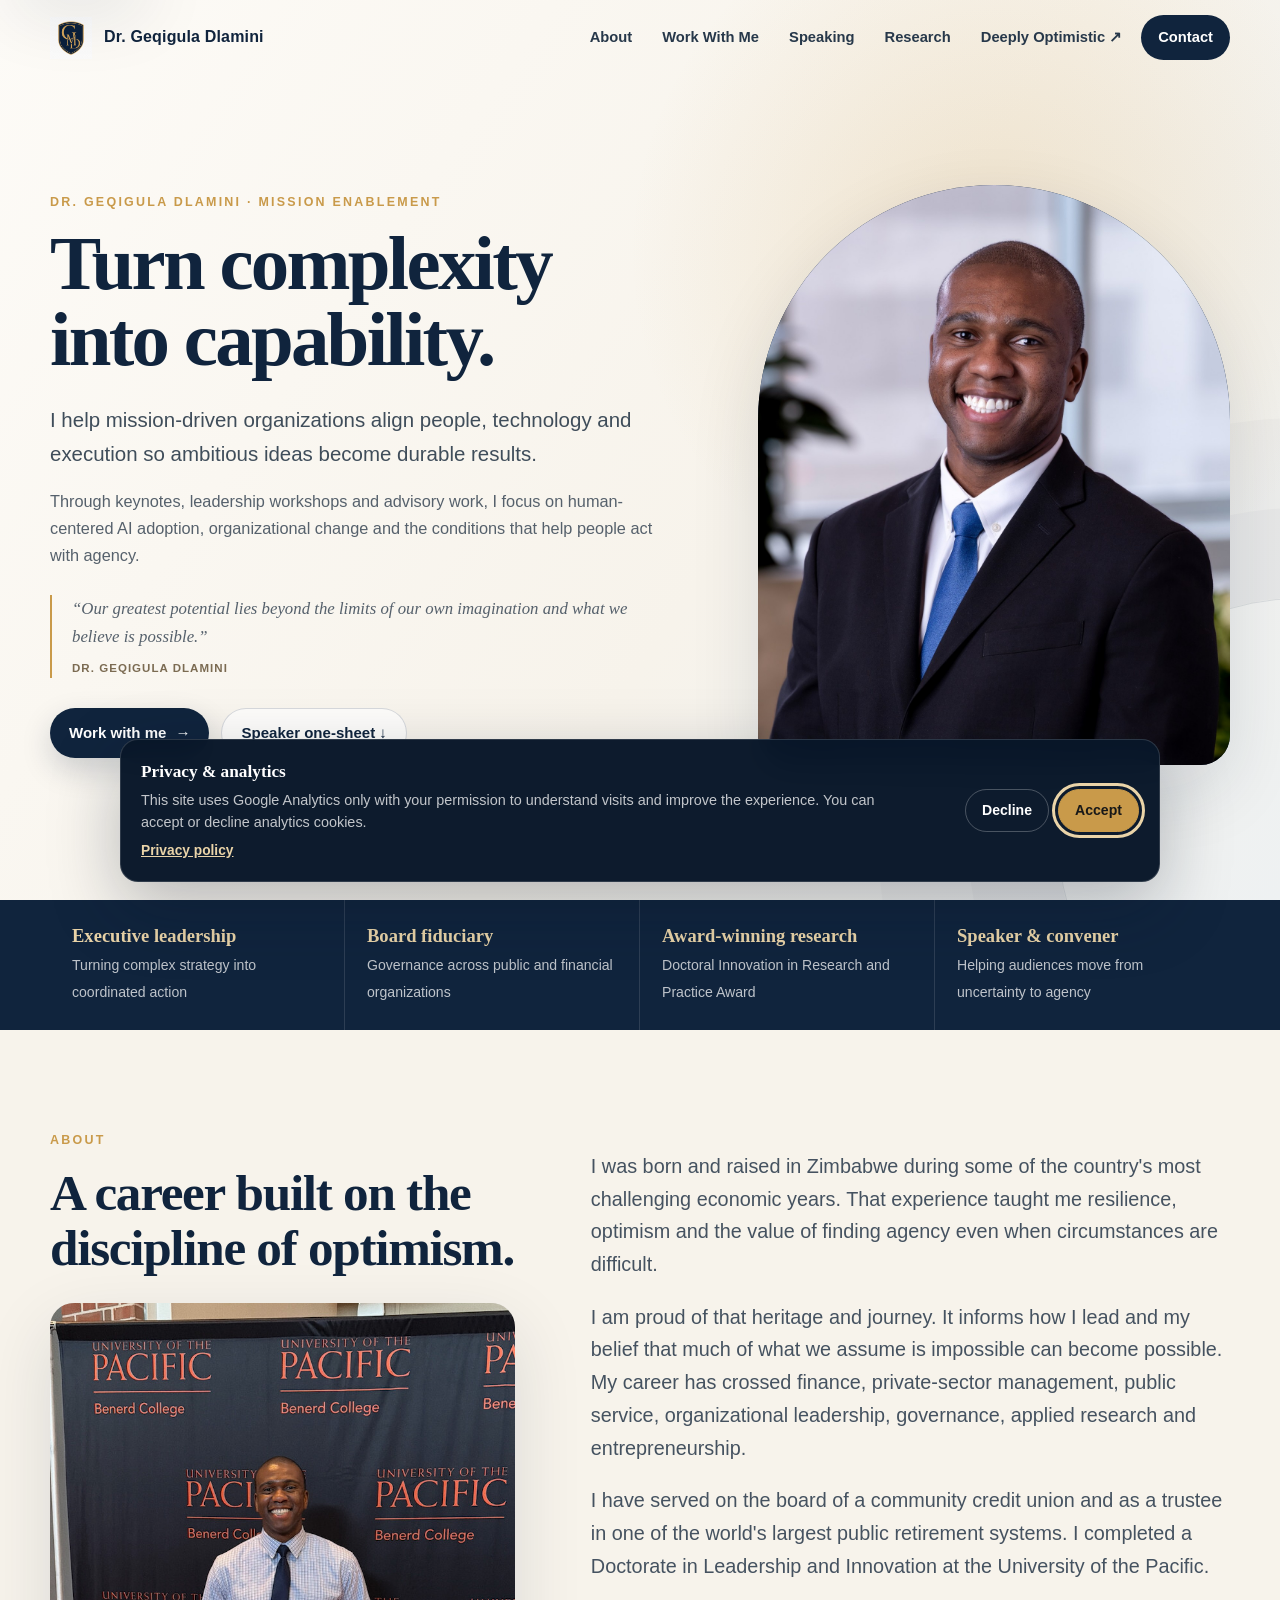
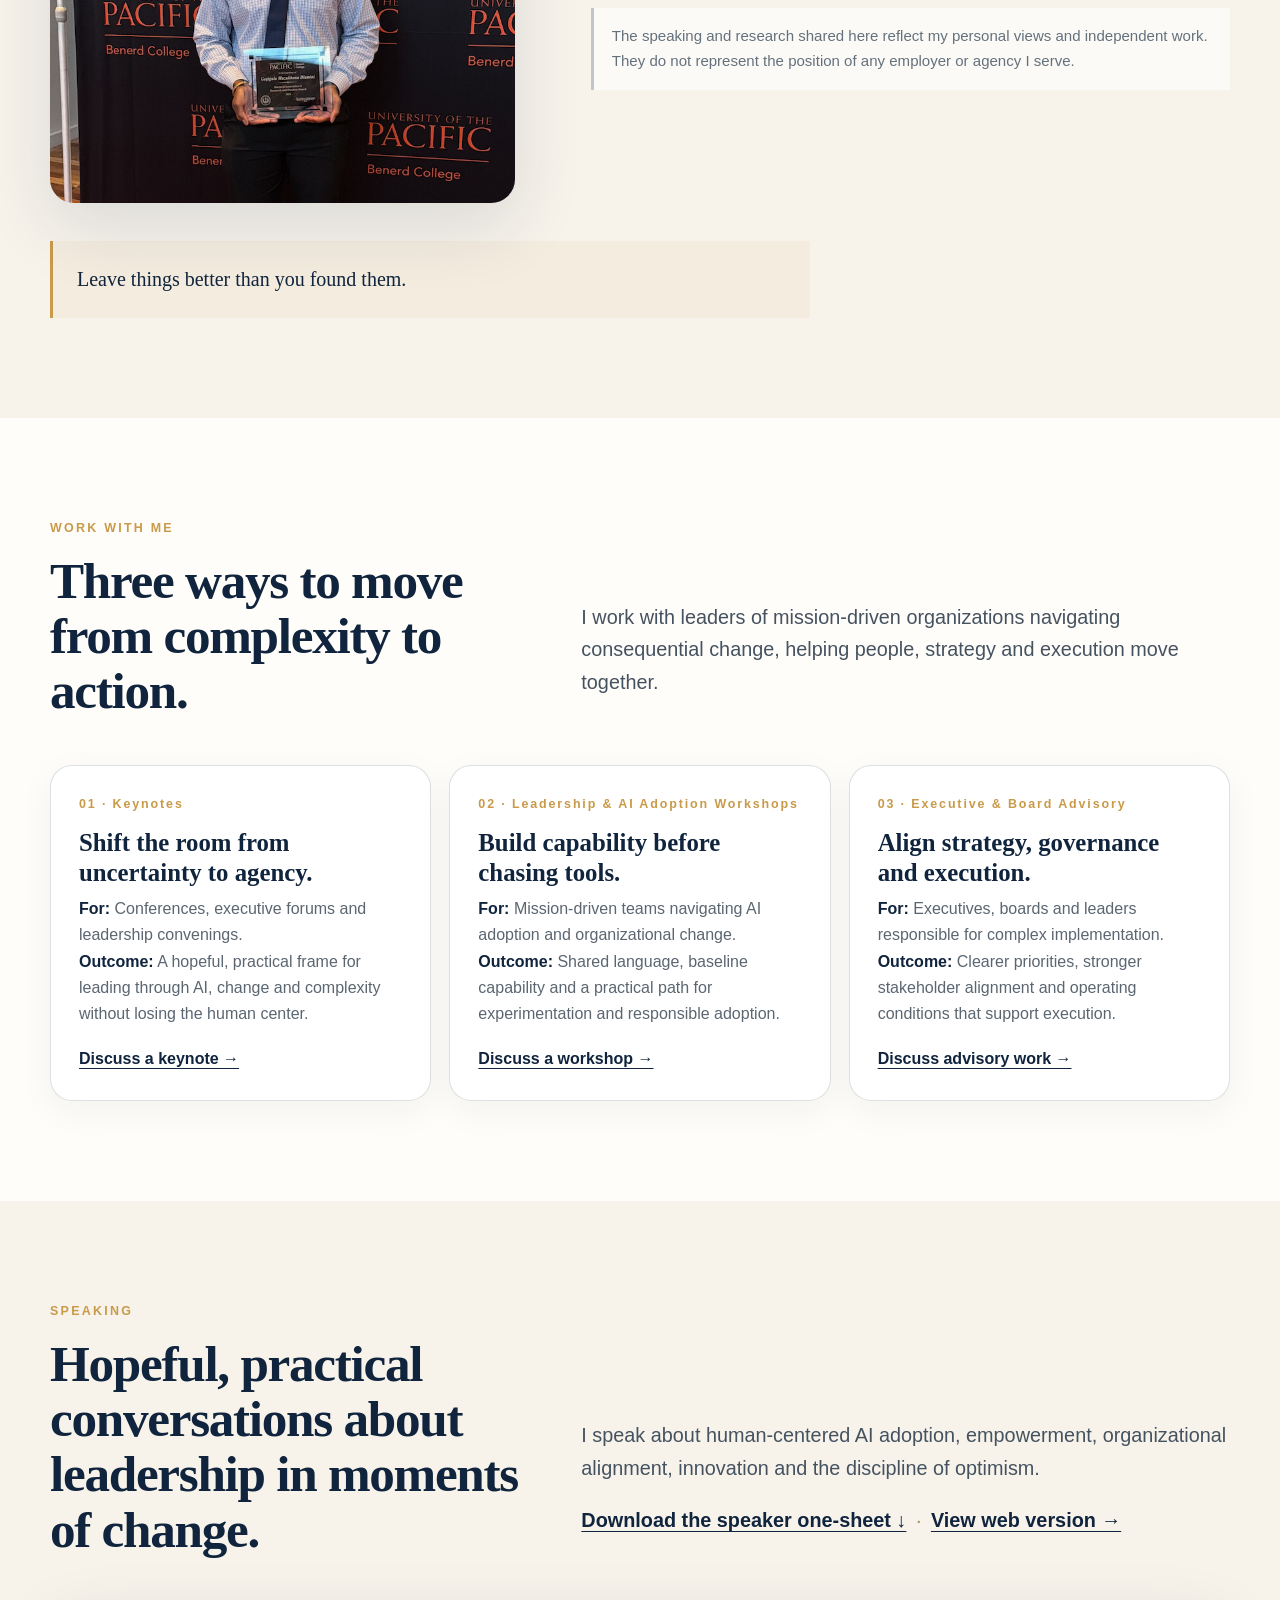
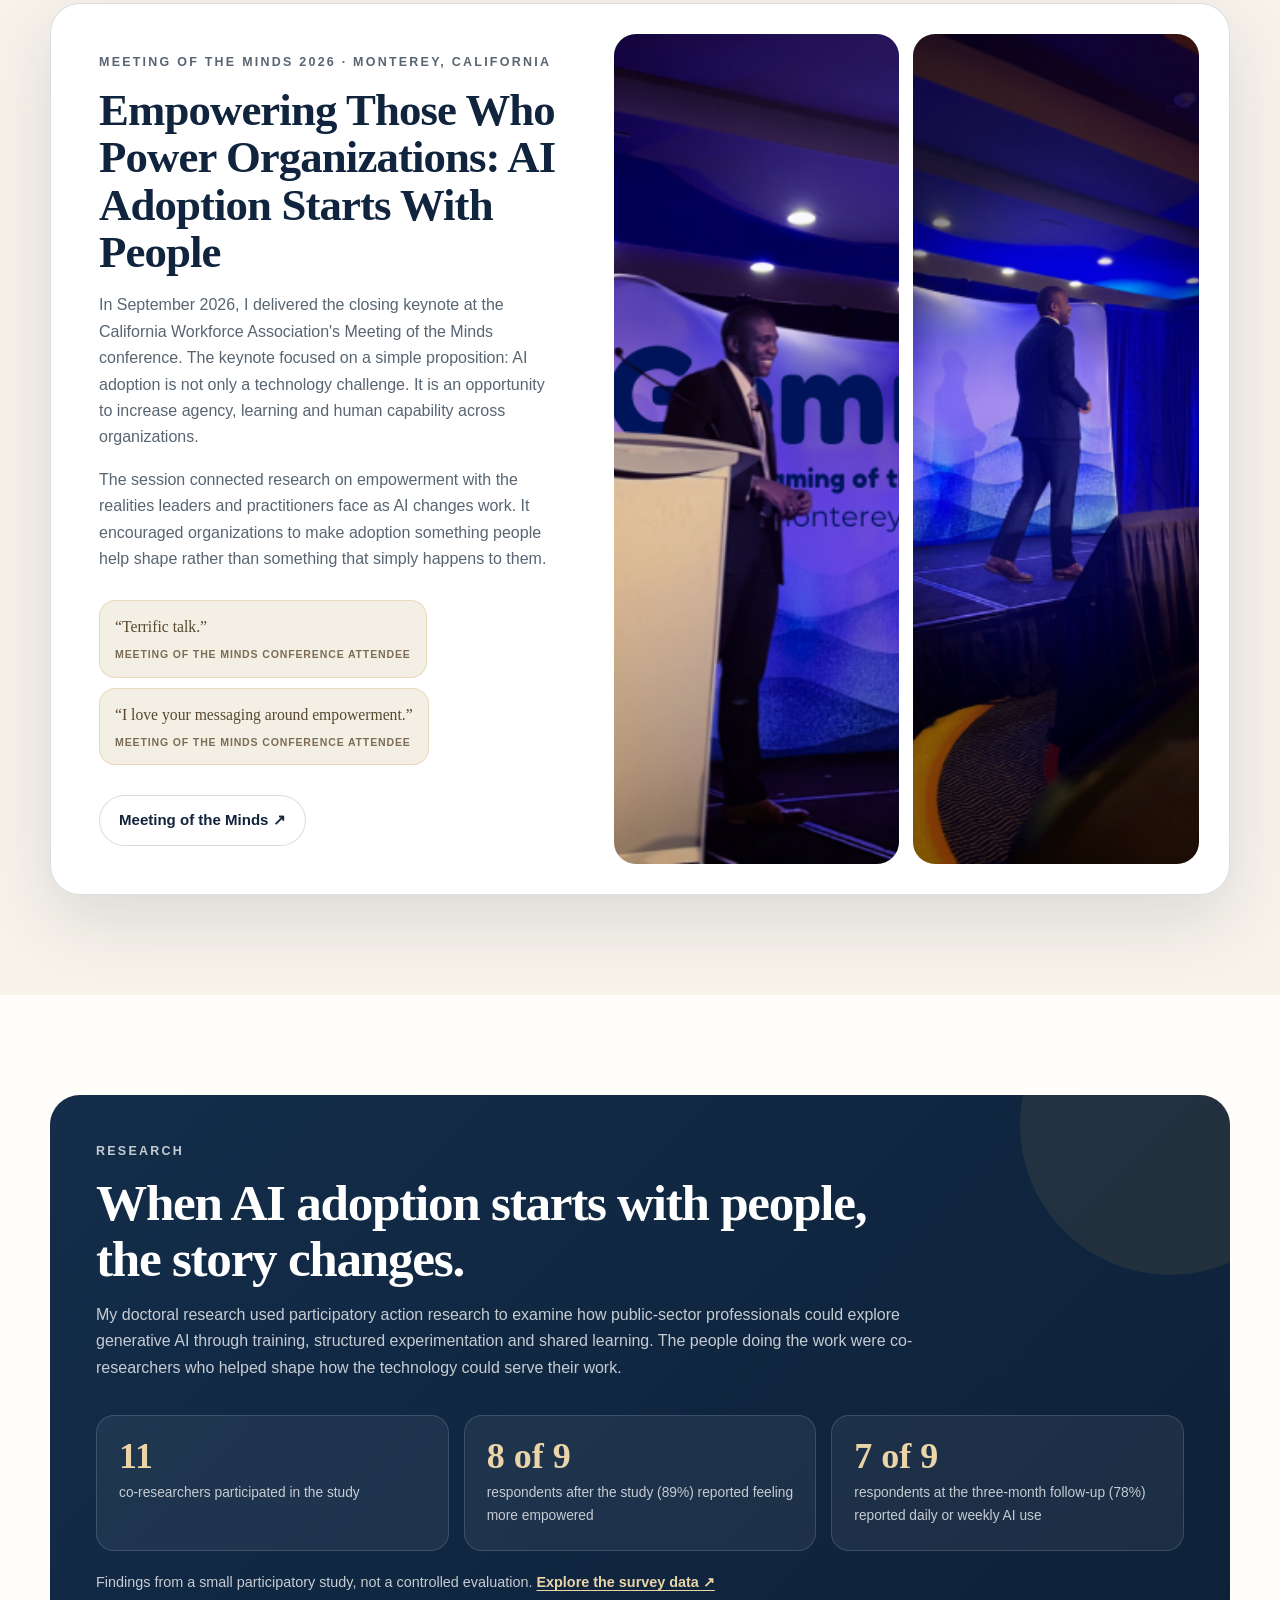
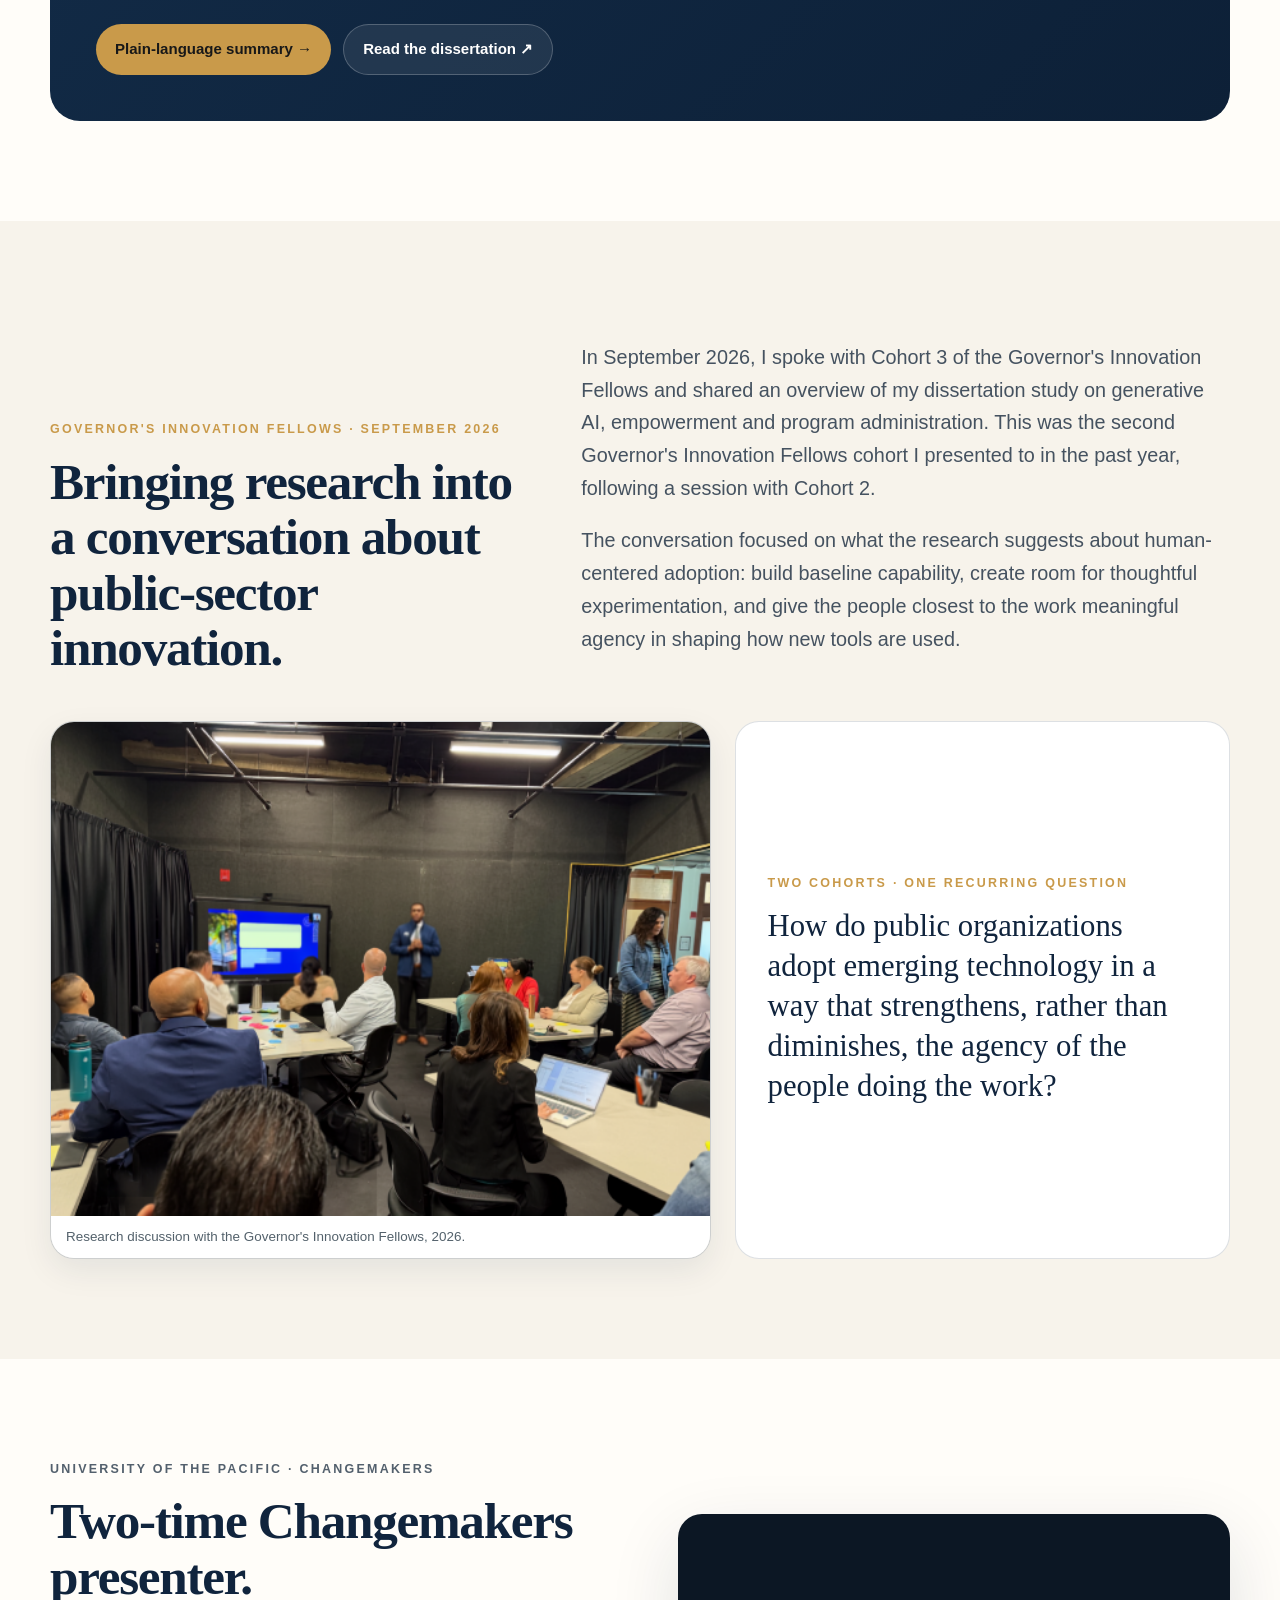
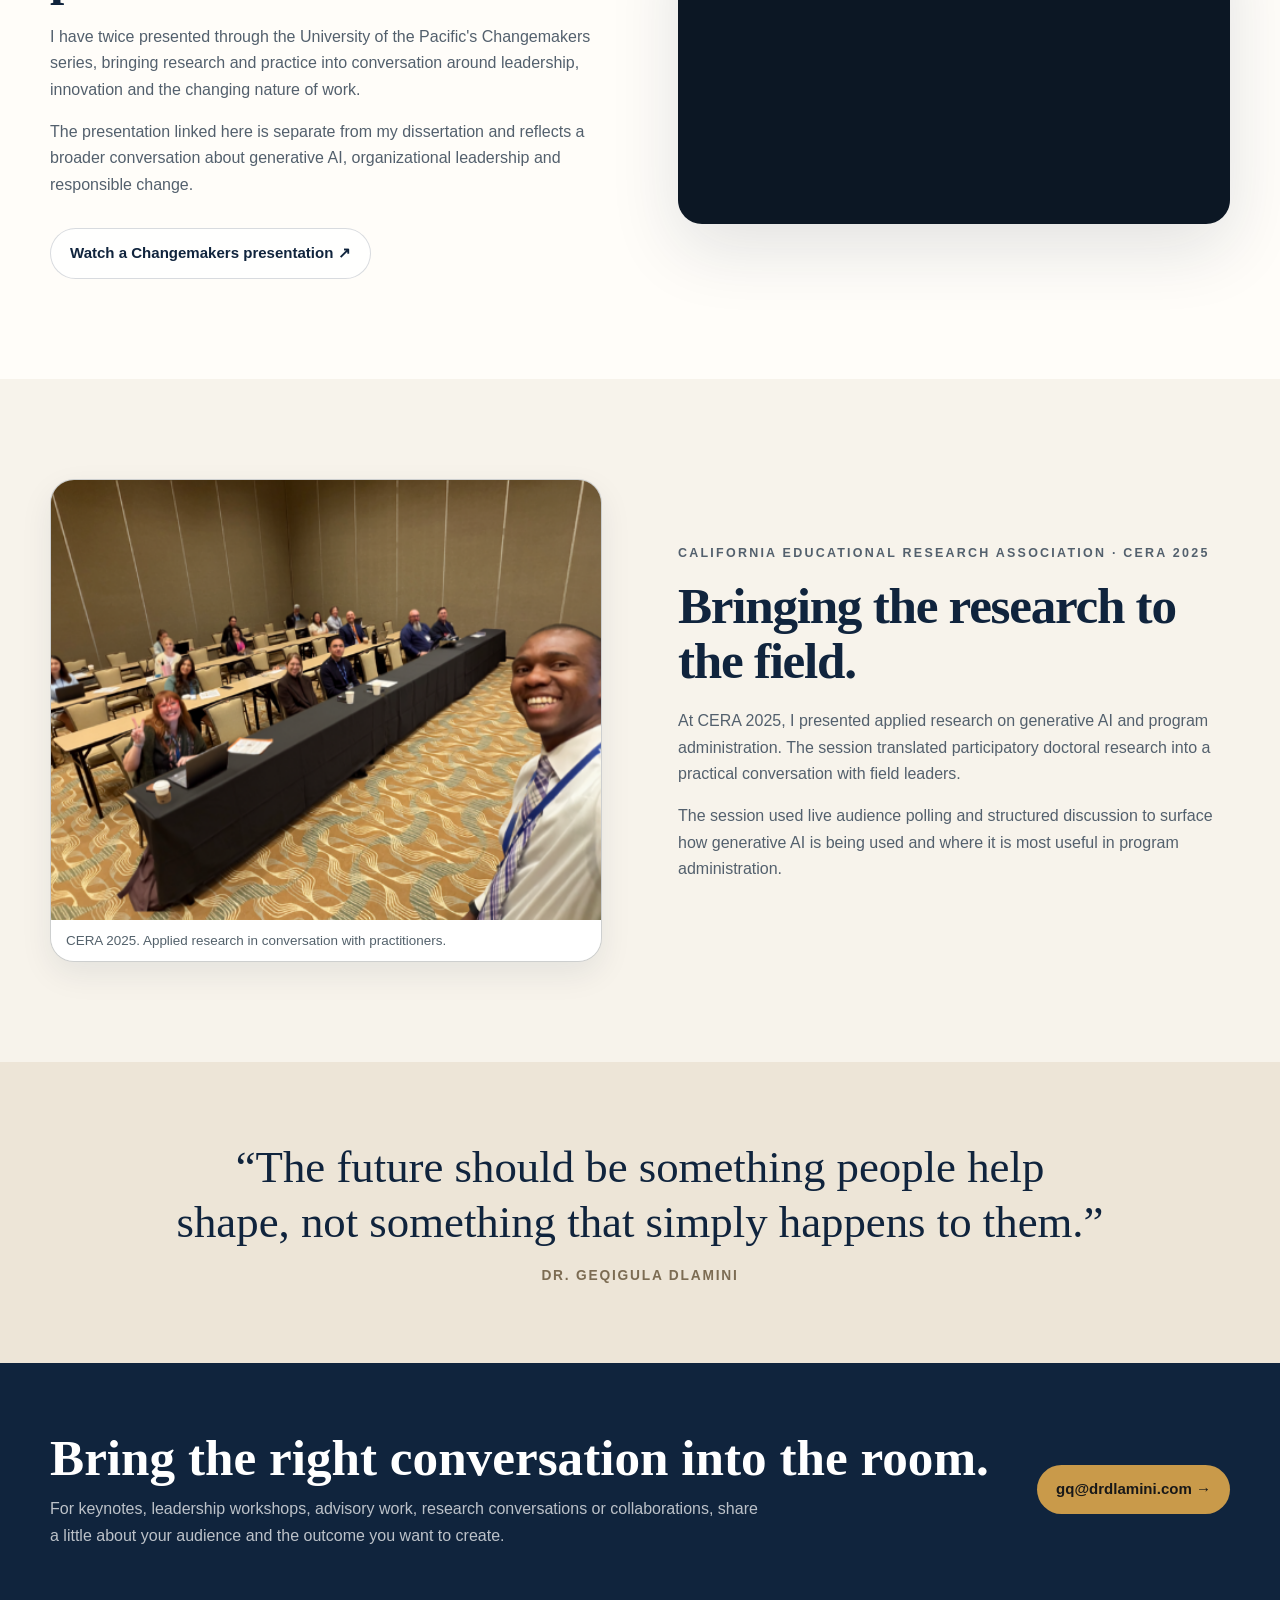
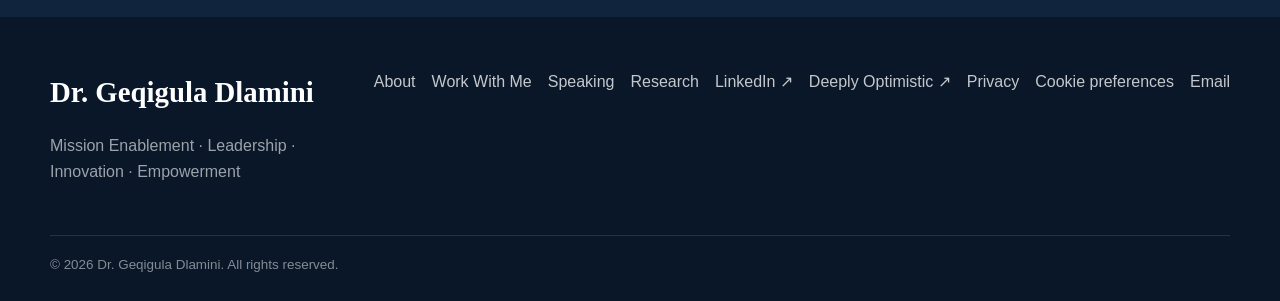
==== commit 8042db78: "Restore selected event photography, remove writing previews, and redesign speaker sheet with headsho" ====
--- a/index.html
+++ b/index.html
@@ -48,7 +48,6 @@
       <a href="#work">Work With Me</a>
       <a href="#speaking">Speaking</a>
       <a href="#research">Research</a>
-      <a href="#writing">Writing</a>
       <a href="https://deeplyoptimistic.com/" target="_blank" rel="noopener">Deeply Optimistic ↗</a>
       <a class="nav-cta" href="mailto:gq@drdlamini.com?subject=Speaking%20%26%20Collaboration%20Inquiry">Contact</a>
     </nav>
@@ -96,7 +95,7 @@
         <p>I was born and raised in Zimbabwe during some of the country's most challenging economic years. That experience taught me resilience, optimism and the value of finding agency even when circumstances are difficult.</p>
         <p>I am proud of that heritage and journey. It informs how I lead and my belief that much of what we assume is impossible can become possible. My career has crossed finance, private-sector management, public service, organizational leadership, governance, applied research and entrepreneurship.</p>
         <p>I have served on the board of a community credit union and as a trustee in one of the world's largest public retirement systems. I completed a Doctorate in Leadership and Innovation at the University of the Pacific.</p>
-        <p class="boundary-note">The writing, speaking and research shared here reflect my personal views and independent work. They do not represent the position of any employer or agency I serve.</p>
+        <p class="boundary-note">The speaking and research shared here reflect my personal views and independent work. They do not represent the position of any employer or agency I serve.</p>
       </div>
     </div>
     <div class="pull reveal">Leave things better than you found them.</div>
@@ -194,9 +193,15 @@
         <p>The conversation focused on what the research suggests about human-centered adoption: build baseline capability, create room for thoughtful experimentation, and give the people closest to the work meaningful agency in shaping how new tools are used.</p>
       </div>
     </div>
-    <div class="privacy-proof reveal">
+    <div class="session-proof reveal">
+      <figure class="evidence-figure fellows-photo">
+        <img src="assets/img/governors-innovation-fellows-1-hq.png" alt="Dr. Geqigula Dlamini presenting research to the Governor's Innovation Fellows" loading="lazy">
+        <figcaption>Research discussion with the Governor's Innovation Fellows, 2026.</figcaption>
+      </figure>
+      <div class="privacy-proof">
       <p class="eyebrow">Two cohorts · One recurring question</p>
       <p>How do public organizations adopt emerging technology in a way that strengthens, rather than diminishes, the agency of the people doing the work?</p>
+    </div>
     </div>
   </div>
 </section>
@@ -207,7 +212,7 @@
       <p class="eyebrow">University of the Pacific · Changemakers</p>
       <h2 class="section-title">Two-time Changemakers presenter.</h2>
       <p>I have twice presented through the University of the Pacific's Changemakers series, bringing research and practice into conversation around leadership, innovation and the changing nature of work.</p>
-      <p>The presentation linked here is separate from my dissertation and reflects a broader conversation about generative AI and public-sector leadership.</p>
+      <p>The presentation linked here is separate from my dissertation and reflects a broader conversation about generative AI, organizational leadership and responsible change.</p>
       <div class="actions"><a class="btn btn-secondary" href="https://www.youtube.com/watch?v=AJW-Kt0LcdU" target="_blank" rel="noopener">Watch a Changemakers presentation ↗</a></div>
     </div>
     <div class="video-shell reveal"><iframe loading="lazy" src="https://www.youtube-nocookie.com/embed/AJW-Kt0LcdU" title="Dr. Geqigula Dlamini Changemakers presentation" allow="accelerometer; autoplay; clipboard-write; encrypted-media; gyroscope; picture-in-picture; web-share" allowfullscreen></iframe></div>
@@ -216,11 +221,10 @@
 
 <section class="section section-cream" id="cera">
   <div class="wrap split">
-    <div class="proof-panel reveal">
-      <p class="eyebrow">CERA 2025</p>
-      <h3>Applied research, tested in conversation with practitioners.</h3>
-      <p>Live polling and structured discussion surfaced where generative AI is already useful in program administration and where leaders still need stronger guidance, shared practice and judgment.</p>
-    </div>
+    <figure class="evidence-figure cera-photo reveal">
+      <img src="assets/img/cera-2025-hq.png" alt="Dr. Geqigula Dlamini at the 2025 California Educational Research Association conference" loading="lazy">
+      <figcaption>CERA 2025. Applied research in conversation with practitioners.</figcaption>
+    </figure>
     <div class="copy reveal">
       <p class="eyebrow">California Educational Research Association · CERA 2025</p>
       <h2 class="section-title">Bringing the research to the field.</h2>
@@ -230,20 +234,6 @@
   </div>
 </section>
 
-<section class="section" id="writing">
-  <div class="wrap">
-    <div class="section-head reveal">
-      <div><p class="eyebrow">Writing & ideas</p><h2 class="section-title">Ideas for people leading through change.</h2></div>
-      <p class="lede">I write about leadership, mission enablement, human-centered technology and the discipline of optimism. These are working ideas meant to be useful, questioned and applied.</p>
-    </div>
-    <div class="card-grid writing-grid">
-      <article class="card reveal"><span class="card-number">LinkedIn</span><h3>Field notes & short-form ideas</h3><p>Leadership, AI adoption, public service and organizational change.</p><a class="text-link" href="https://www.linkedin.com/in/gdlamini" target="_blank" rel="noopener">Read on LinkedIn ↗</a></article>
-      <article class="card reveal"><span class="card-number">Deeply Optimistic</span><h3>Optimism as a discipline</h3><p>Longer-form work on agency, possibility and building a more hopeful future by design.</p><a class="text-link" href="https://deeplyoptimistic.com/" target="_blank" rel="noopener">Explore Deeply Optimistic ↗</a></article>
-      <article class="card signals-card reveal"><span class="card-number">Sethemba Signals</span><h3>Leadership and technology signals</h3><p>A developing stream of practical signals on leadership, emerging technology and human potential. Request early updates directly by email.</p><a class="text-link" href="mailto:gq@drdlamini.com?subject=Sethemba%20Signals%20Early%20Updates&body=Please%20add%20me%20to%20the%20Sethemba%20Signals%20early-interest%20list.">Request early updates →</a></article>
-    </div>
-  </div>
-</section>
-
 <section class="quote-band">
   <div class="wrap"><blockquote class="quote reveal">“The future should be something people help shape, not something that simply happens to them.”<cite>Dr. Geqigula Dlamini</cite></blockquote></div>
 </section>
@@ -261,7 +251,7 @@
     <div class="footer-grid">
       <div class="footer-brand"><h2>Dr. Geqigula Dlamini</h2><p>Mission Enablement · Leadership · Innovation · Empowerment</p></div>
       <nav class="footer-links" aria-label="Footer">
-        <a href="#about">About</a><a href="#work">Work With Me</a><a href="#speaking">Speaking</a><a href="#research">Research</a><a href="#writing">Writing</a>
+        <a href="#about">About</a><a href="#work">Work With Me</a><a href="#speaking">Speaking</a><a href="#research">Research</a>
         <a href="https://www.linkedin.com/in/gdlamini" target="_blank" rel="noopener">LinkedIn ↗</a>
         <a href="https://deeplyoptimistic.com/" target="_blank" rel="noopener">Deeply Optimistic ↗</a>
         <a href="privacy.html">Privacy</a>
--- a/assets/css/styles.css
+++ b/assets/css/styles.css
@@ -257,6 +257,14 @@
 .proof-panel { padding:36px; border-radius:28px; background:linear-gradient(135deg,#132d4a 0%,#0d2037 100%); color:white; box-shadow:var(--shadow); }
 .proof-panel h3 { margin:0 0 16px; font-family:Georgia,"Times New Roman",serif; font-size:clamp(1.7rem,3vw,2.6rem); line-height:1.12; }
 .proof-panel p { margin:0; color:rgba(255,255,255,.76); }
-.writing-grid .card { min-height:290px; display:flex; flex-direction:column; }
-.writing-grid .text-link { margin-top:auto; padding-top:18px; }
-.signals-card { background:linear-gradient(145deg,#fff,#f7f0e3); }
+
+/* Selected evidence photography. Keep the photography secondary to the story. */
+.session-proof{display:grid;grid-template-columns:minmax(0,1.2fr) minmax(280px,.9fr);gap:24px;align-items:stretch;margin-top:30px}
+.evidence-figure{margin:0;overflow:hidden;border-radius:24px;background:#ecebe7;box-shadow:0 12px 32px rgba(16,36,61,.08);border:1px solid var(--line)}
+.evidence-figure img{display:block;width:100%;height:100%;object-fit:cover}
+.evidence-figure figcaption{font-size:.84rem;color:#53616b;padding:11px 15px;background:#fff;line-height:1.45}
+.fellows-photo img{aspect-ratio:4/3;object-position:center 52%;height:auto}
+.session-proof .privacy-proof{display:flex;flex-direction:column;justify-content:center;box-shadow:none}
+.cera-photo img{aspect-ratio:5/4;object-position:100% center;max-height:480px}
+.cera-photo{align-self:start}
+@media(max-width:850px){.session-proof{grid-template-columns:1fr}}
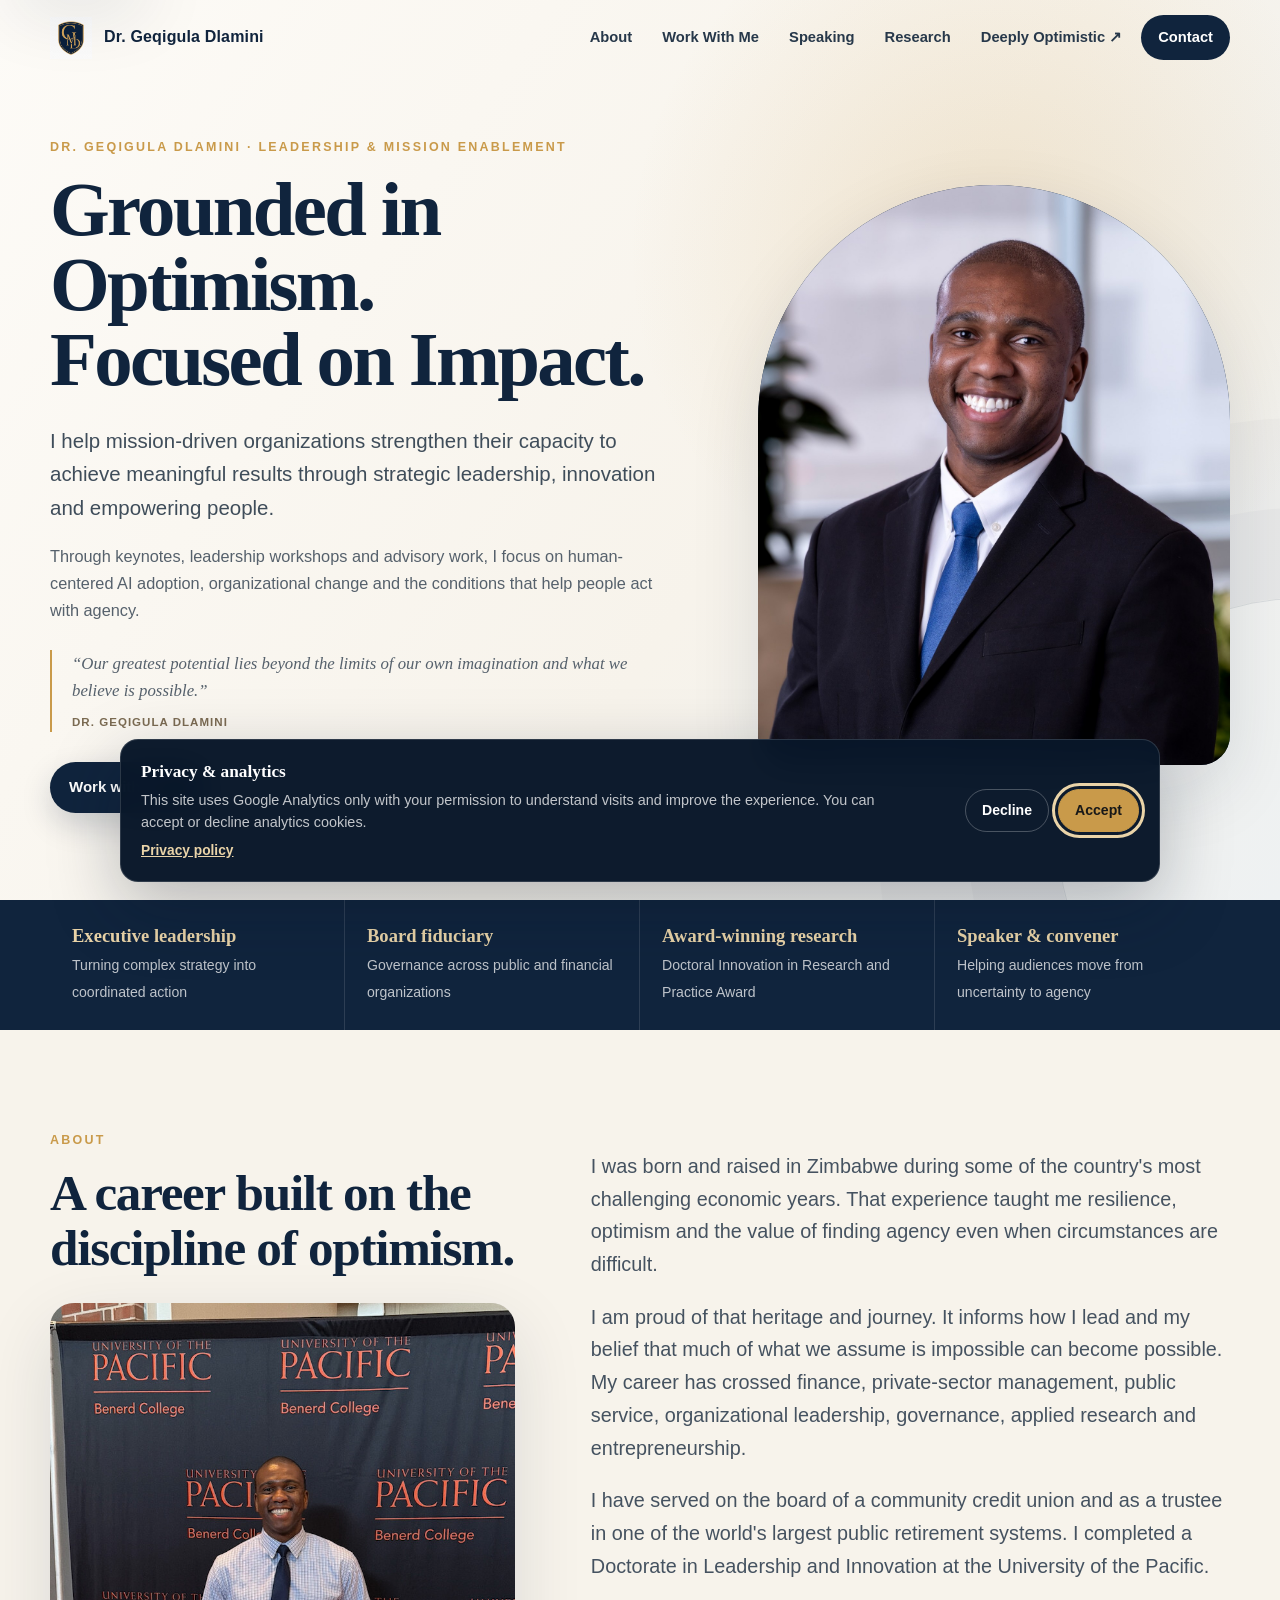
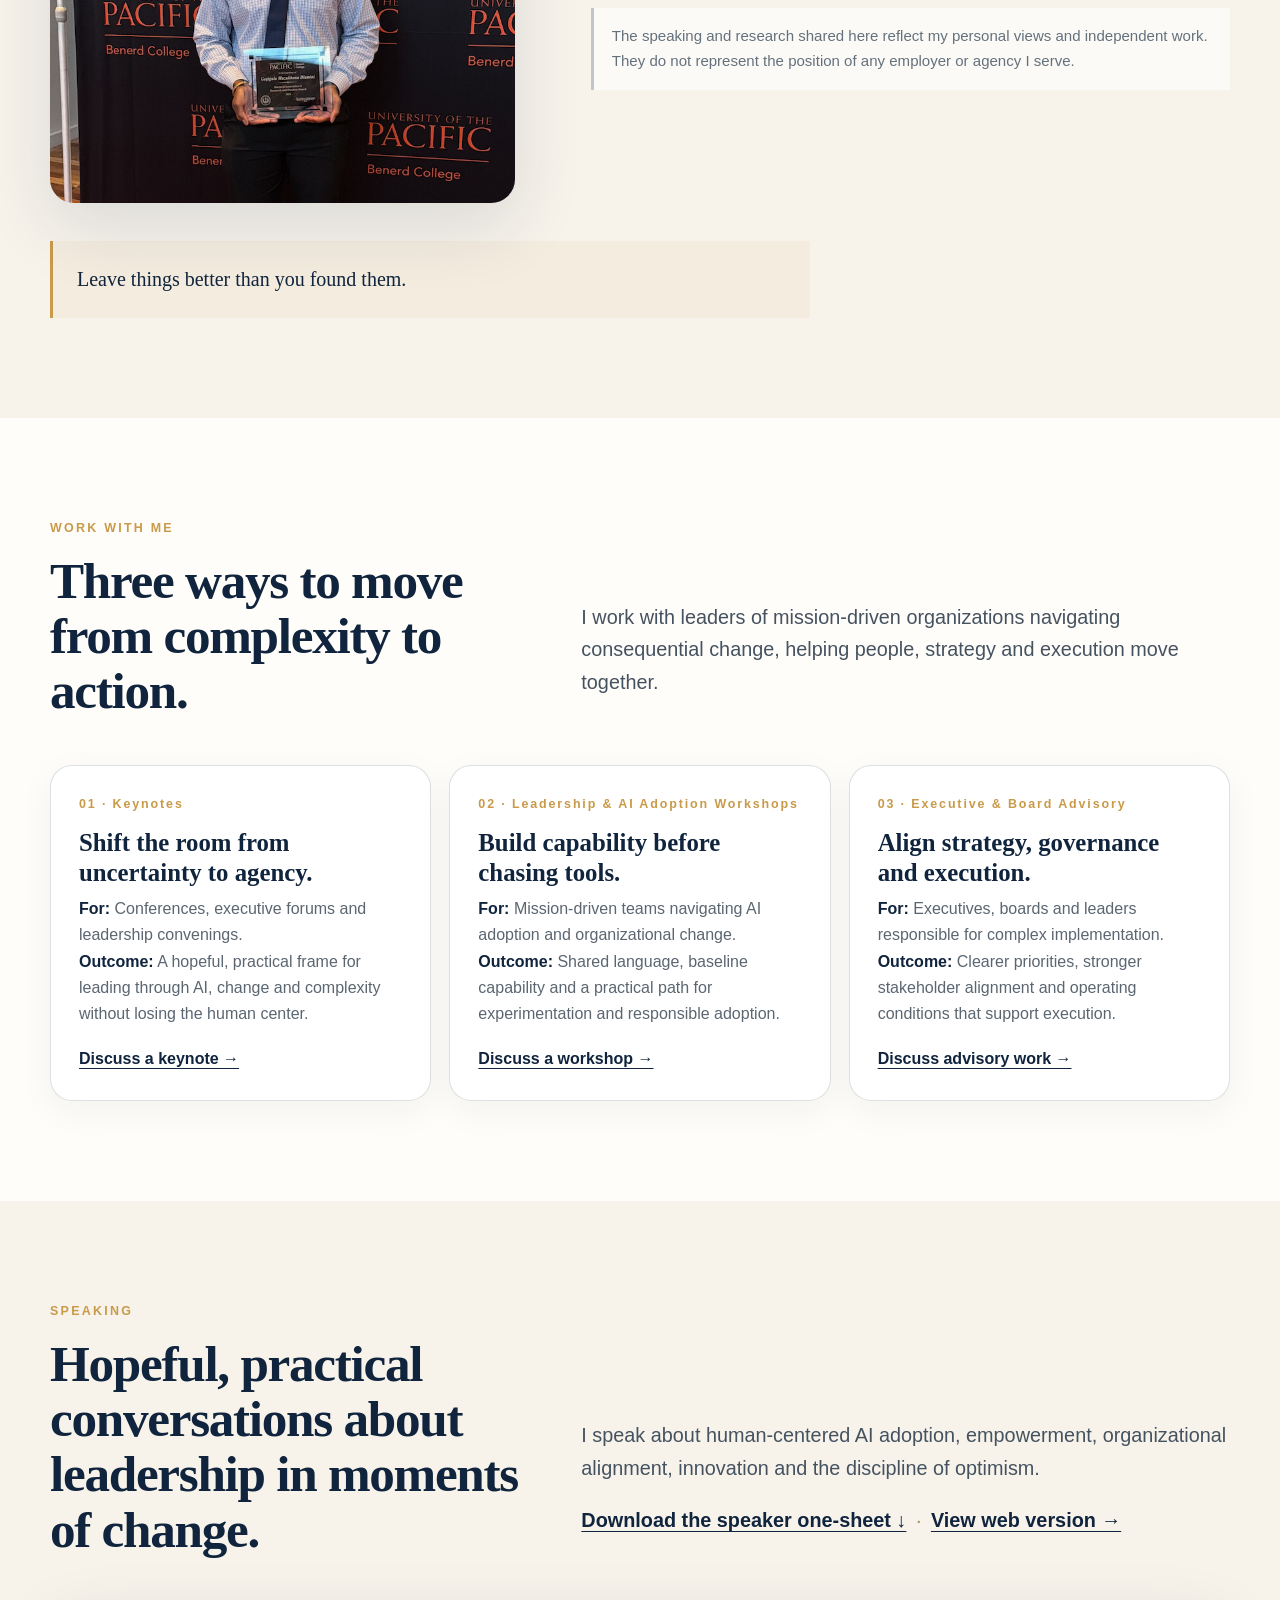
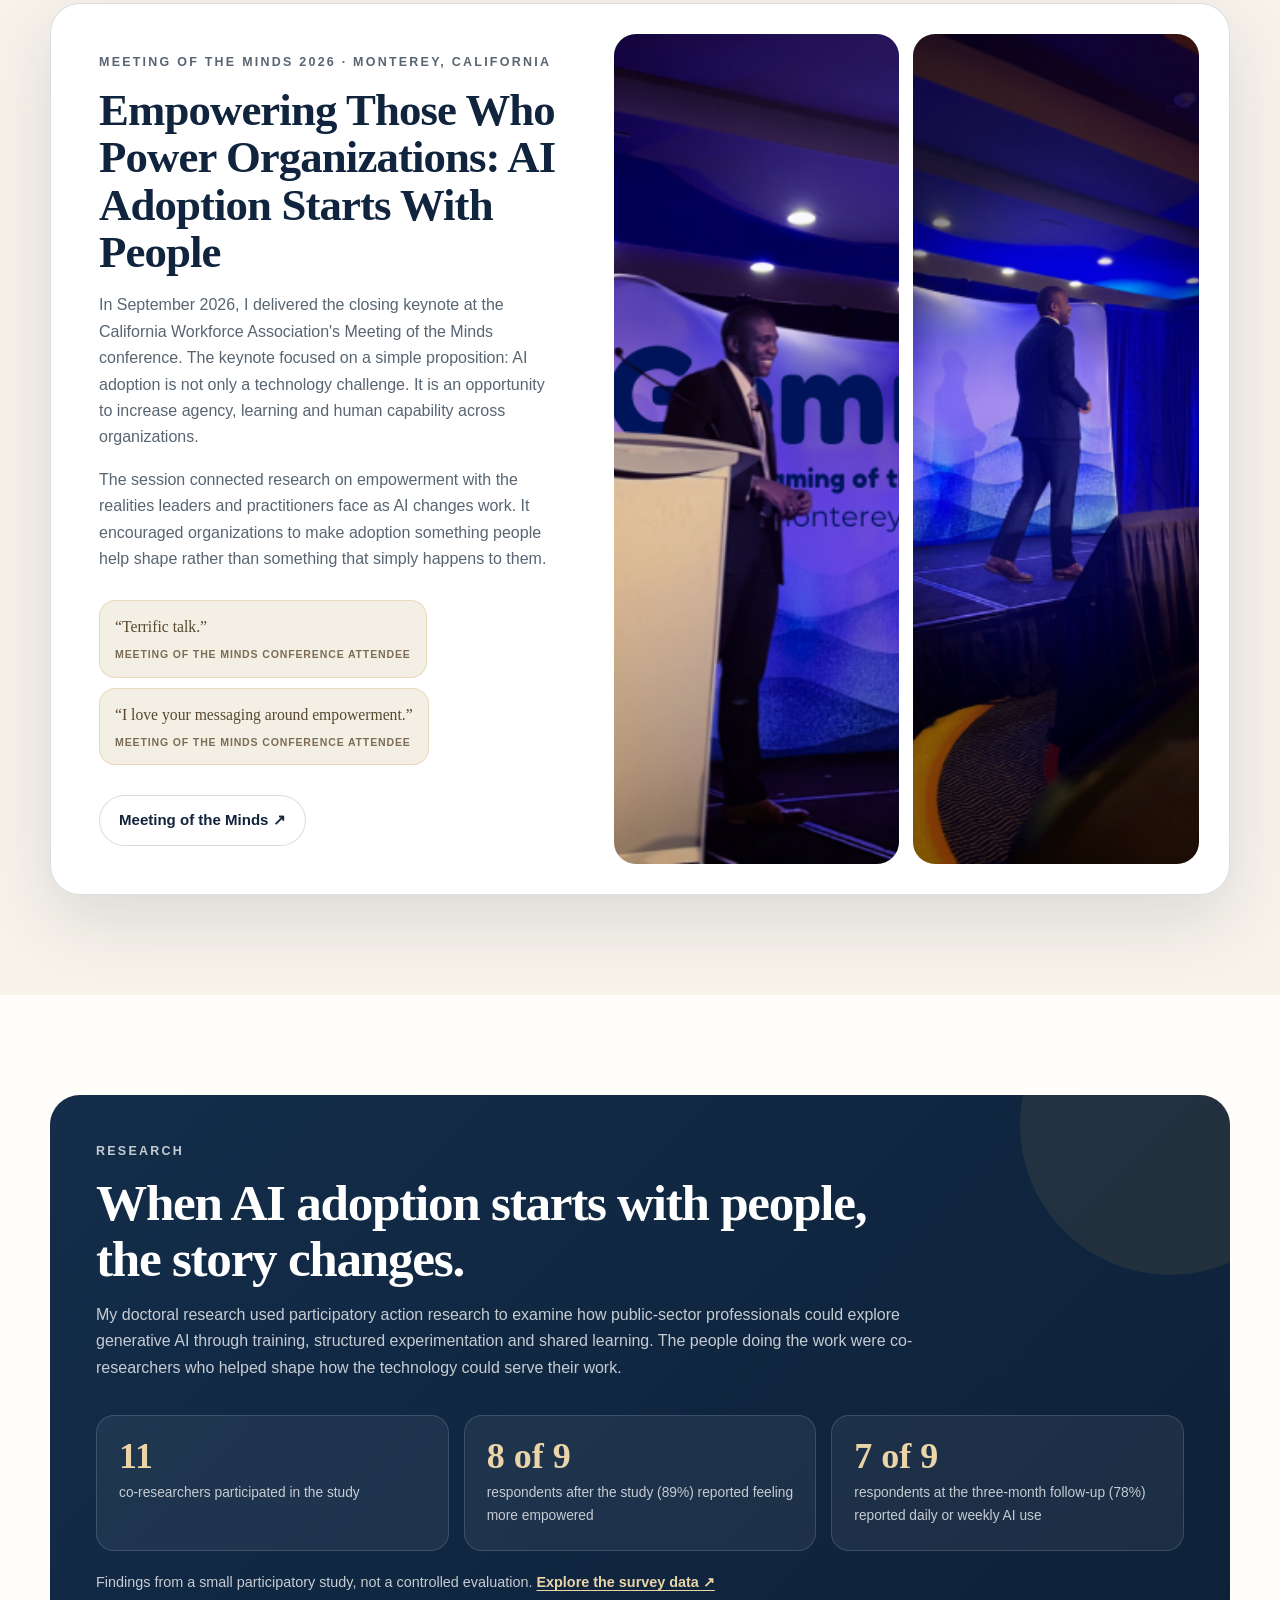
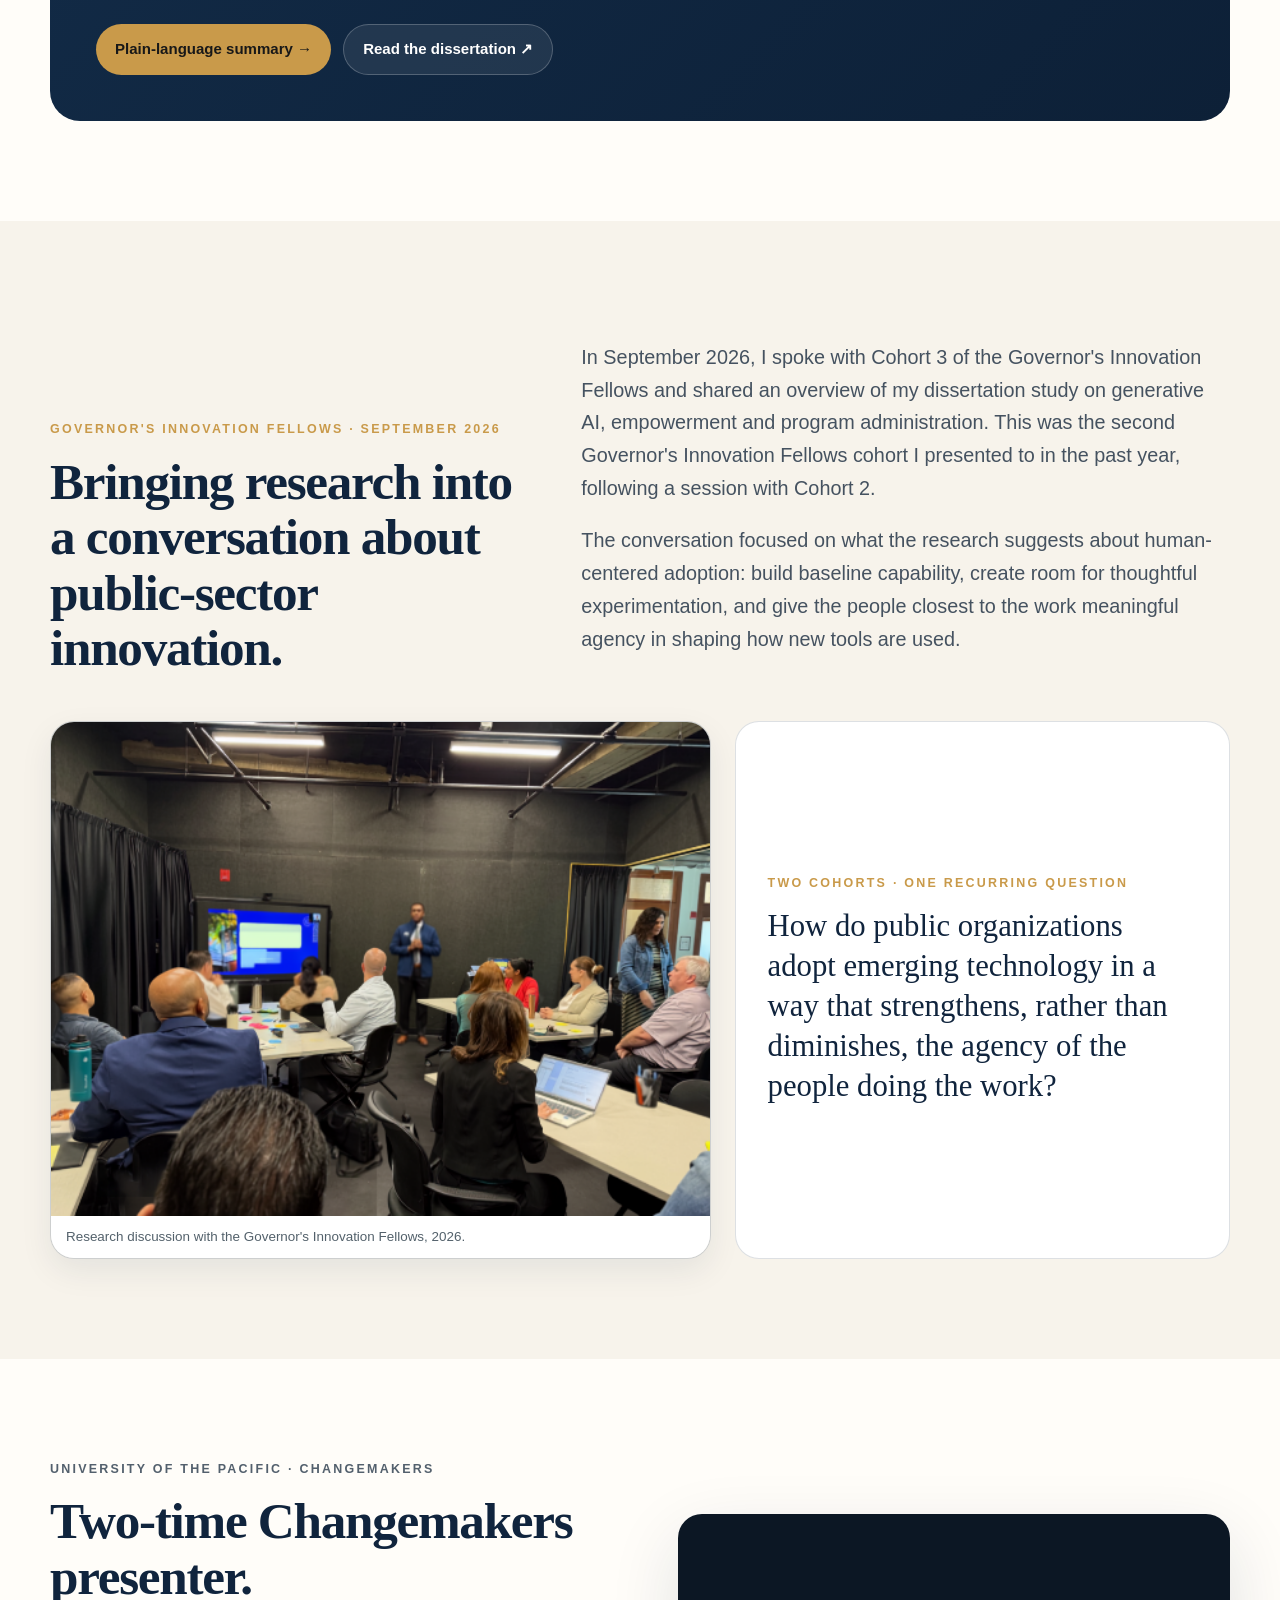
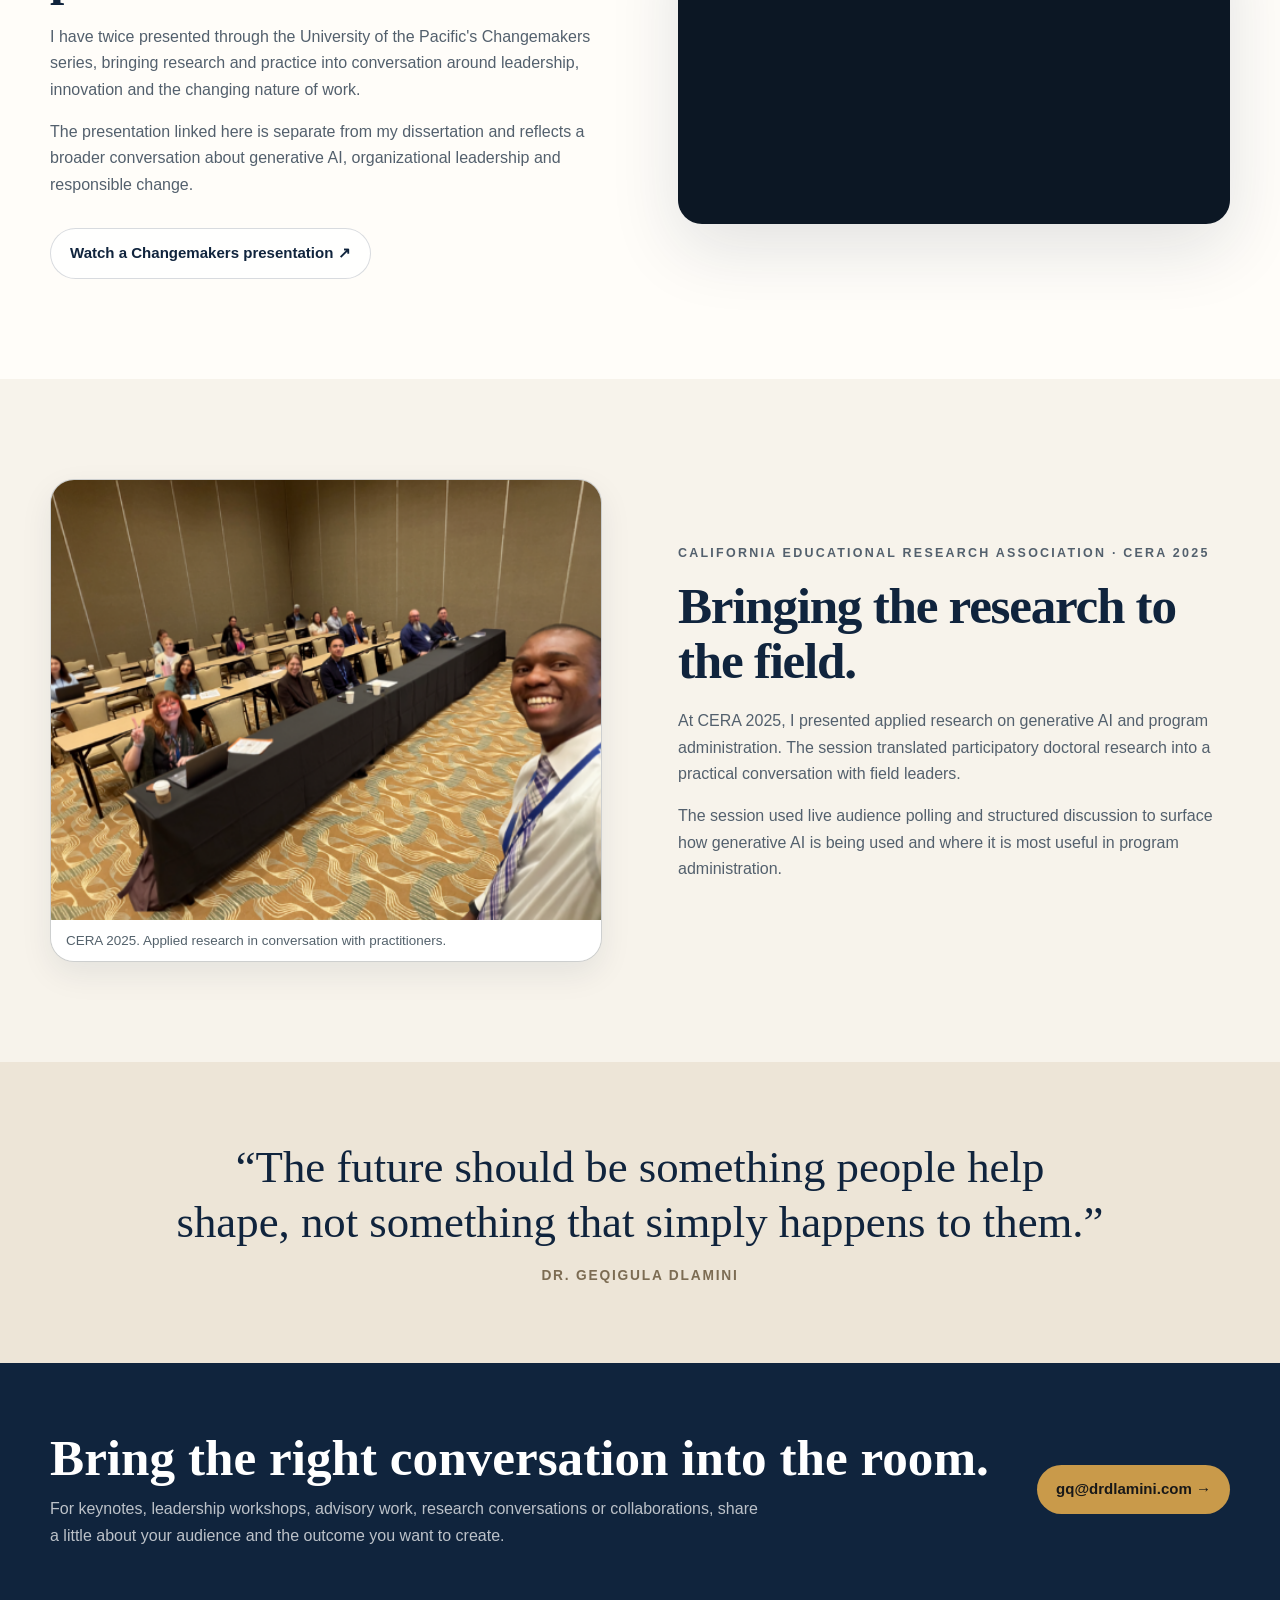
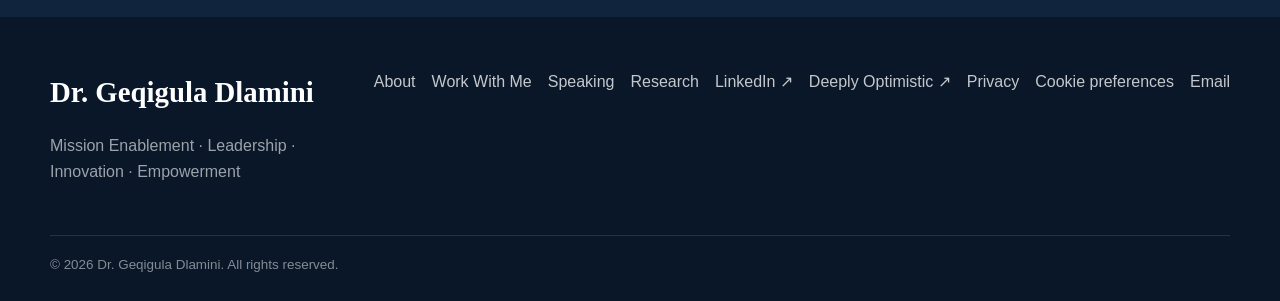
==== commit 544e797c: "Update homepage hero to optimism and impact positioning" ====
--- a/index.html
+++ b/index.html
@@ -8,7 +8,7 @@
   <link rel="canonical" href="https://drdlamini.com/">
   <meta property="og:type" content="website">
   <meta property="og:url" content="https://drdlamini.com/">
-  <meta property="og:title" content="Dr. Geqigula Dlamini | Turn Complexity Into Capability">
+  <meta property="og:title" content="Dr. Geqigula Dlamini | Grounded in Optimism. Focused on Impact.">
   <meta property="og:description" content="Mission enablement for leaders of mission-driven organizations navigating AI, organizational change and complex implementation.">
   <meta property="og:image" content="https://drdlamini.com/assets/img/hero-portrait.jpg">
   <meta name="twitter:card" content="summary_large_image">
@@ -58,9 +58,9 @@
 <section class="hero" id="top">
   <div class="wrap hero-grid">
     <div class="hero-copy reveal">
-      <p class="eyebrow">Dr. Geqigula Dlamini · Mission Enablement</p>
-      <h1 class="display">Turn complexity into capability.</h1>
-      <p class="statement">I help mission-driven organizations align people, technology and execution so ambitious ideas become durable results.</p>
+      <p class="eyebrow">Dr. Geqigula Dlamini · Leadership &amp; Mission Enablement</p>
+      <h1 class="display">Grounded in Optimism.<br>Focused on Impact.</h1>
+      <p class="statement">I help mission-driven organizations strengthen their capacity to achieve meaningful results through strategic leadership, innovation and empowering people.</p>
       <p class="hero-support">Through keynotes, leadership workshops and advisory work, I focus on human-centered AI adoption, organizational change and the conditions that help people act with agency.</p>
       <blockquote class="hero-quote">“Our greatest potential lies beyond the limits of our own imagination and what we believe is possible.”<cite>Dr. Geqigula Dlamini</cite></blockquote>
       <div class="actions">
